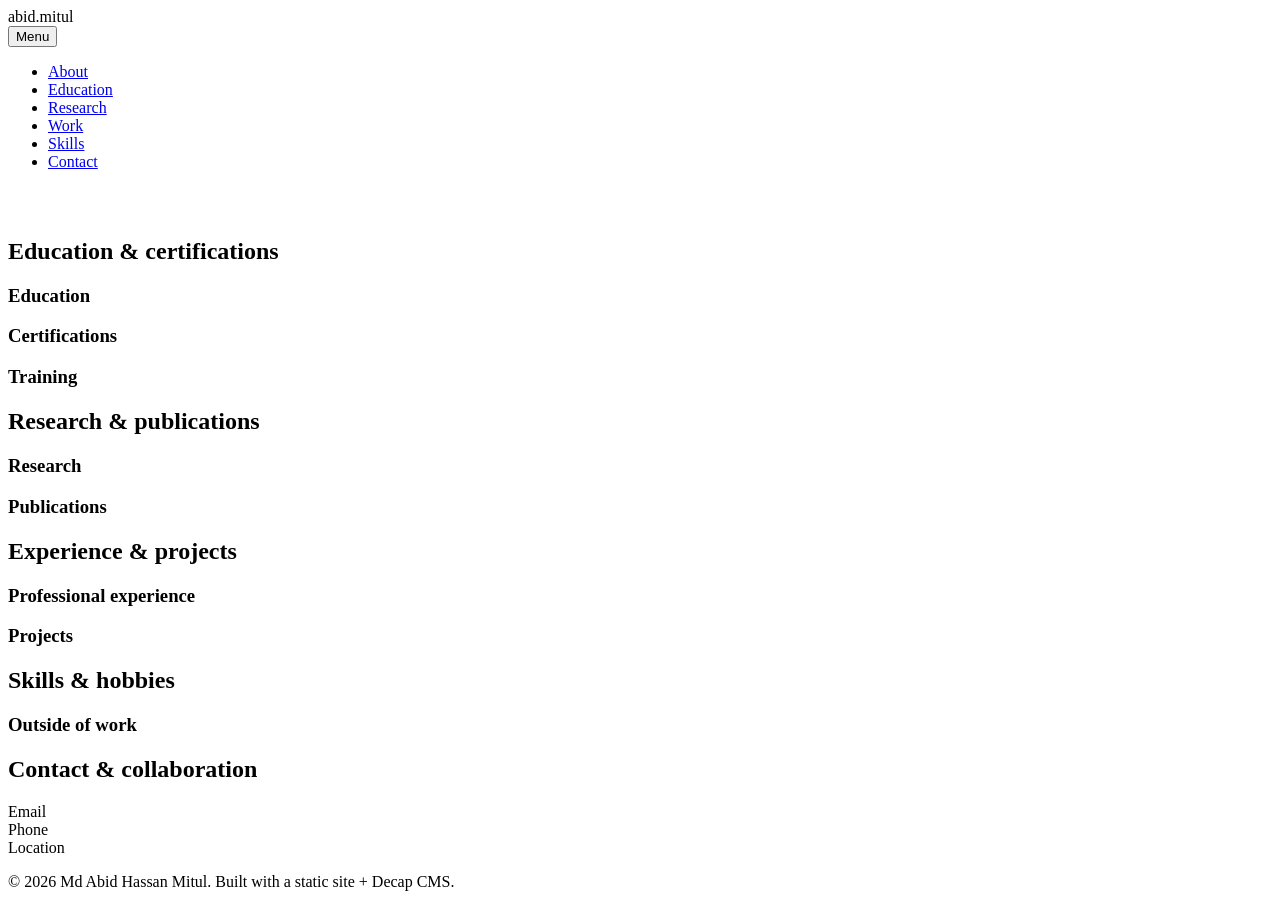
==== index.html @ 125d55c6 "Initial Site" ====
<!doctype html>
<html lang="en">
<head>
<meta charset="utf-8" />
<title>Md Abid Hassan Mitul — Automation Engineer</title>
<meta name="description" content="Portfolio of Md Abid Hassan Mitul — Automation Engineer working across Power Platform, enterprise automation, and applied machine learning." />
<meta name="viewport" content="width=device-width, initial-scale=1" />
<link rel="preconnect" href="https://fonts.googleapis.com">
<link rel="preconnect" href="https://fonts.gstatic.com" crossorigin>
<link href="https://fonts.googleapis.com/css2?family=Archivo:wght@500;600;700&family=IBM+Plex+Sans:wght@400;500;600&display=swap" rel="stylesheet">
<link rel="stylesheet" href="assets/css/style.css" />
</head>
<body>

<nav class="topnav">
  <div class="mark">abid<span>.</span>mitul</div>
  <button class="nav-toggle" id="navToggle" aria-label="Toggle menu">Menu</button>
  <ul id="navList">
    <li><a href="#home-about-section">About</a></li>
    <li><a href="#education-certifications-section">Education</a></li>
    <li><a href="#research-publications-section">Research</a></li>
    <li><a href="#experience-projects-section">Work</a></li>
    <li><a href="#skills-hobbies-section">Skills</a></li>
    <li><a href="#contact-section">Contact</a></li>
  </ul>
</nav>

<div class="wire-track" id="wireTrack" aria-hidden="true">
  <div class="wire-fill"></div>
</div>

<main>

  <!-- ================= 1. HOME & ABOUT ME ================= -->
  <section id="home-about-section" class="hero">
    <span class="node-dot lit" style="top: 96px;" aria-hidden="true"></span>
    <div class="hero-copy">
      <h1 id="about-name">&nbsp;</h1>
      <p class="tagline" id="about-tagline"></p>
      <div class="summary" id="about-summary"></div>
      <div class="hero-links" id="about-social-links">
        <a id="about-resume-link" href="#" style="display:none;">Download résumé</a>
      </div>
    </div>
    <div class="hero-photo-frame">
      <img id="about-photo" src="" alt="Profile photo" onerror="this.parentElement.style.display='none'" />
    </div>
  </section>

  <!-- ================= 2. EDUCATION & CERTIFICATIONS ================= -->
  <section id="education-certifications-section">
    <span class="node-dot" aria-hidden="true"></span>
    <h2 class="section-heading">Education &amp; certifications</h2>

    <div class="subsection">
      <h3 class="group-title">Education</h3>
      <div class="stack" id="education-list"></div>
    </div>

    <div class="subsection">
      <h3 class="group-title">Certifications</h3>
      <div class="panel-grid" id="certifications-list"></div>
    </div>

    <div class="subsection" id="training-subsection">
      <h3 class="group-title">Training</h3>
      <div class="stack" id="training-list"></div>
    </div>
  </section>

  <!-- ================= 3. RESEARCH & PUBLICATIONS ================= -->
  <section id="research-publications-section">
    <span class="node-dot" aria-hidden="true"></span>
    <h2 class="section-heading">Research &amp; publications</h2>

    <div class="subsection">
      <h3 class="group-title">Research</h3>
      <div class="stack" id="research-list"></div>
    </div>

    <div class="subsection">
      <h3 class="group-title">Publications</h3>
      <div class="stack" id="publications-list"></div>
    </div>
  </section>

  <!-- ================= 4. EXPERIENCE & PROJECTS ================= -->
  <section id="experience-projects-section">
    <span class="node-dot" aria-hidden="true"></span>
    <h2 class="section-heading">Experience &amp; projects</h2>

    <div class="subsection">
      <h3 class="group-title">Professional experience</h3>
      <div class="stack" id="experience-list"></div>
    </div>

    <div class="subsection">
      <h3 class="group-title">Projects</h3>
      <div class="panel-grid" id="projects-list"></div>
    </div>
  </section>

  <!-- ================= 5. SKILLS & HOBBIES ================= -->
  <section id="skills-hobbies-section">
    <span class="node-dot" aria-hidden="true"></span>
    <h2 class="section-heading">Skills &amp; hobbies</h2>

    <div class="subsection">
      <div id="skills-list"></div>
    </div>

    <div class="subsection" id="hobbies-subsection">
      <h3 class="group-title">Outside of work</h3>
      <div id="hobbies-list"></div>
    </div>
  </section>

  <!-- ================= 6. CONTACT & COLLABORATION ================= -->
  <section id="contact-section">
    <span class="node-dot" aria-hidden="true"></span>
    <h2 class="section-heading">Contact &amp; collaboration</h2>

    <div class="contact-grid">
      <div class="contact-block">
        <div class="field">
          <div class="field-label">Email</div>
          <a class="field-value" id="contact-email"></a>
        </div>
        <div class="field">
          <div class="field-label">Phone</div>
          <div class="field-value" id="contact-phone"></div>
        </div>
        <div class="field">
          <div class="field-label">Location</div>
          <div class="field-value" id="contact-location"></div>
        </div>
      </div>
      <div class="contact-block">
        <p id="contact-availability"></p>
        <div id="contact-collaboration-note"></div>
        <div id="contact-links"></div>
      </div>
    </div>
  </section>

</main>

<footer>
  <p>&copy; <span id="year"></span> Md Abid Hassan Mitul. Built with a static site + Decap CMS.</p>
</footer>

<script>
  document.getElementById('year').textContent = new Date().getFullYear();
  document.getElementById('navToggle').addEventListener('click', () => {
    document.getElementById('navList').classList.toggle('open');
  });
  // position node dots relative to their section tops
  window.addEventListener('load', () => {
    document.querySelectorAll('section').forEach(sec => {
      const dot = sec.querySelector('.node-dot');
      if (dot && !dot.style.top) {
        dot.style.top = (sec.offsetTop - (document.querySelector('main').offsetTop || 0) + 68) + 'px';
      }
    });
  });
</script>
<script src="assets/js/content-loader.js"></script>
</body>
</html>
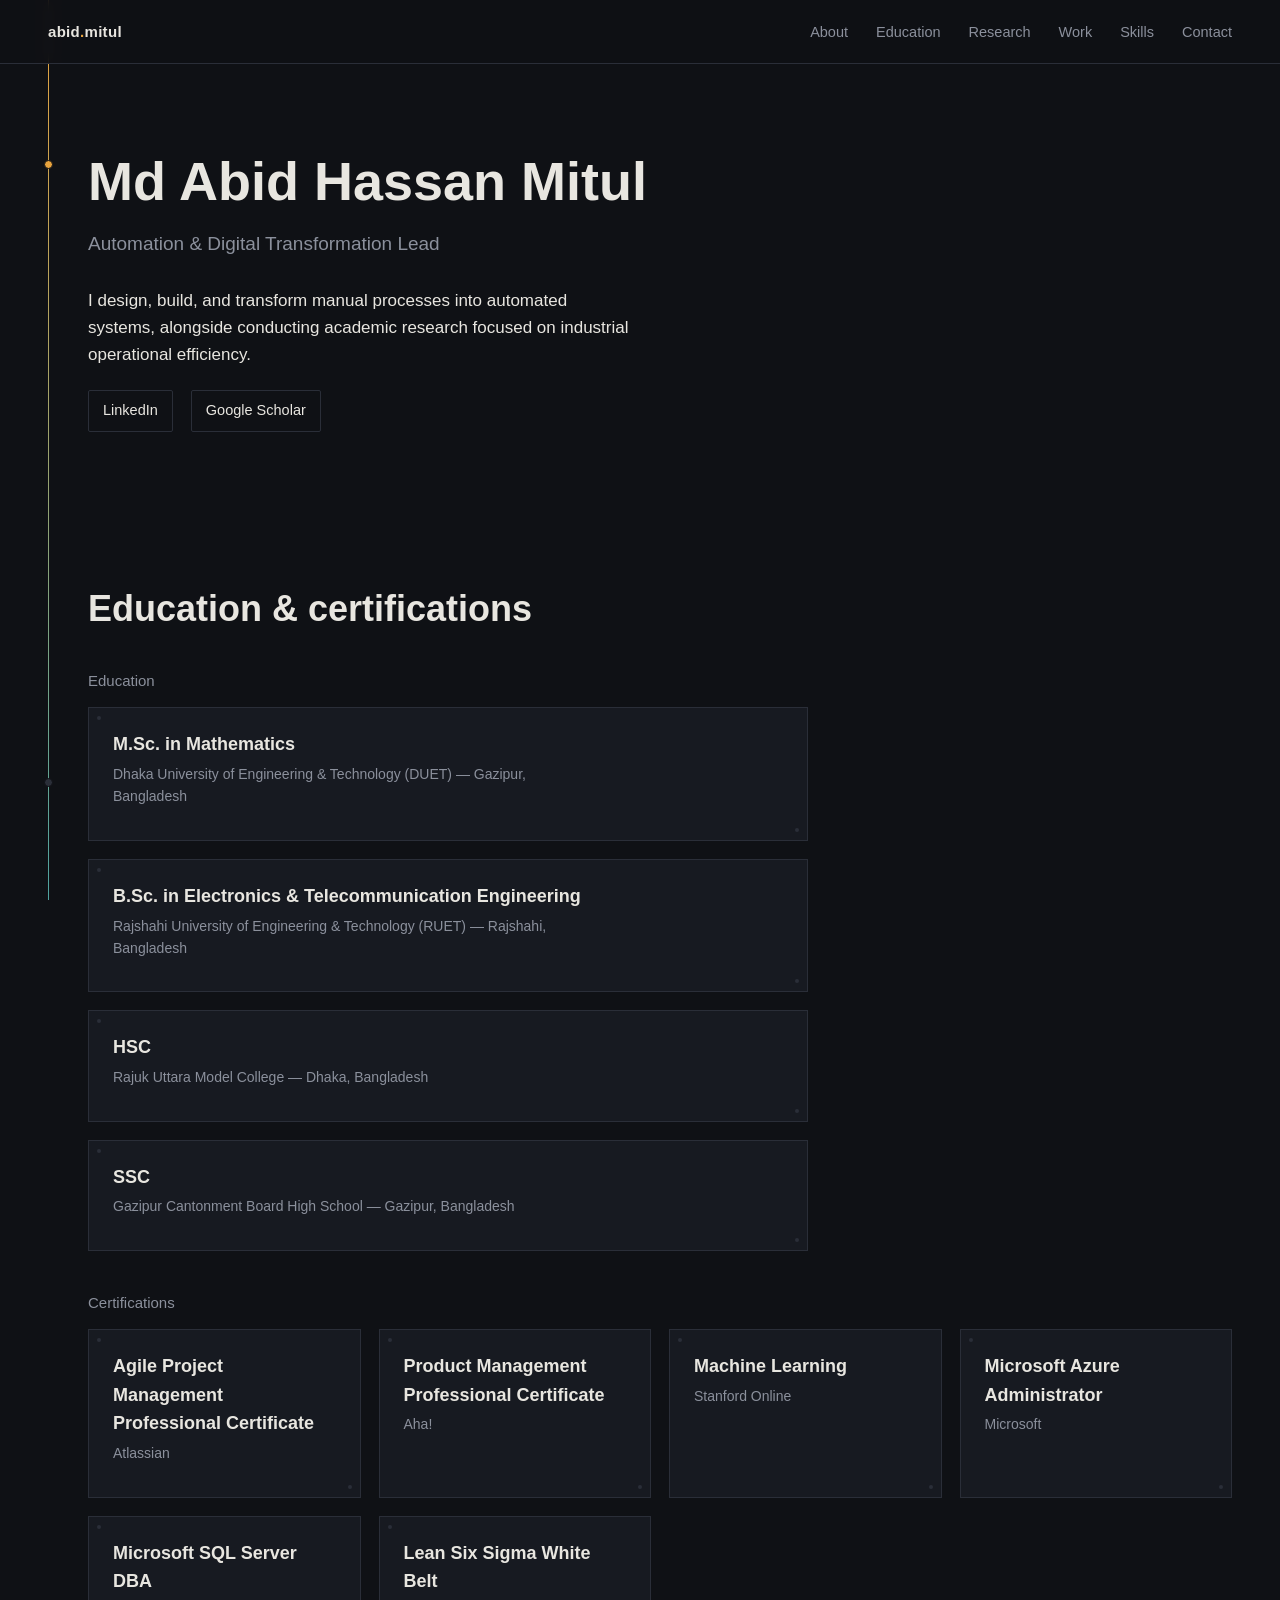
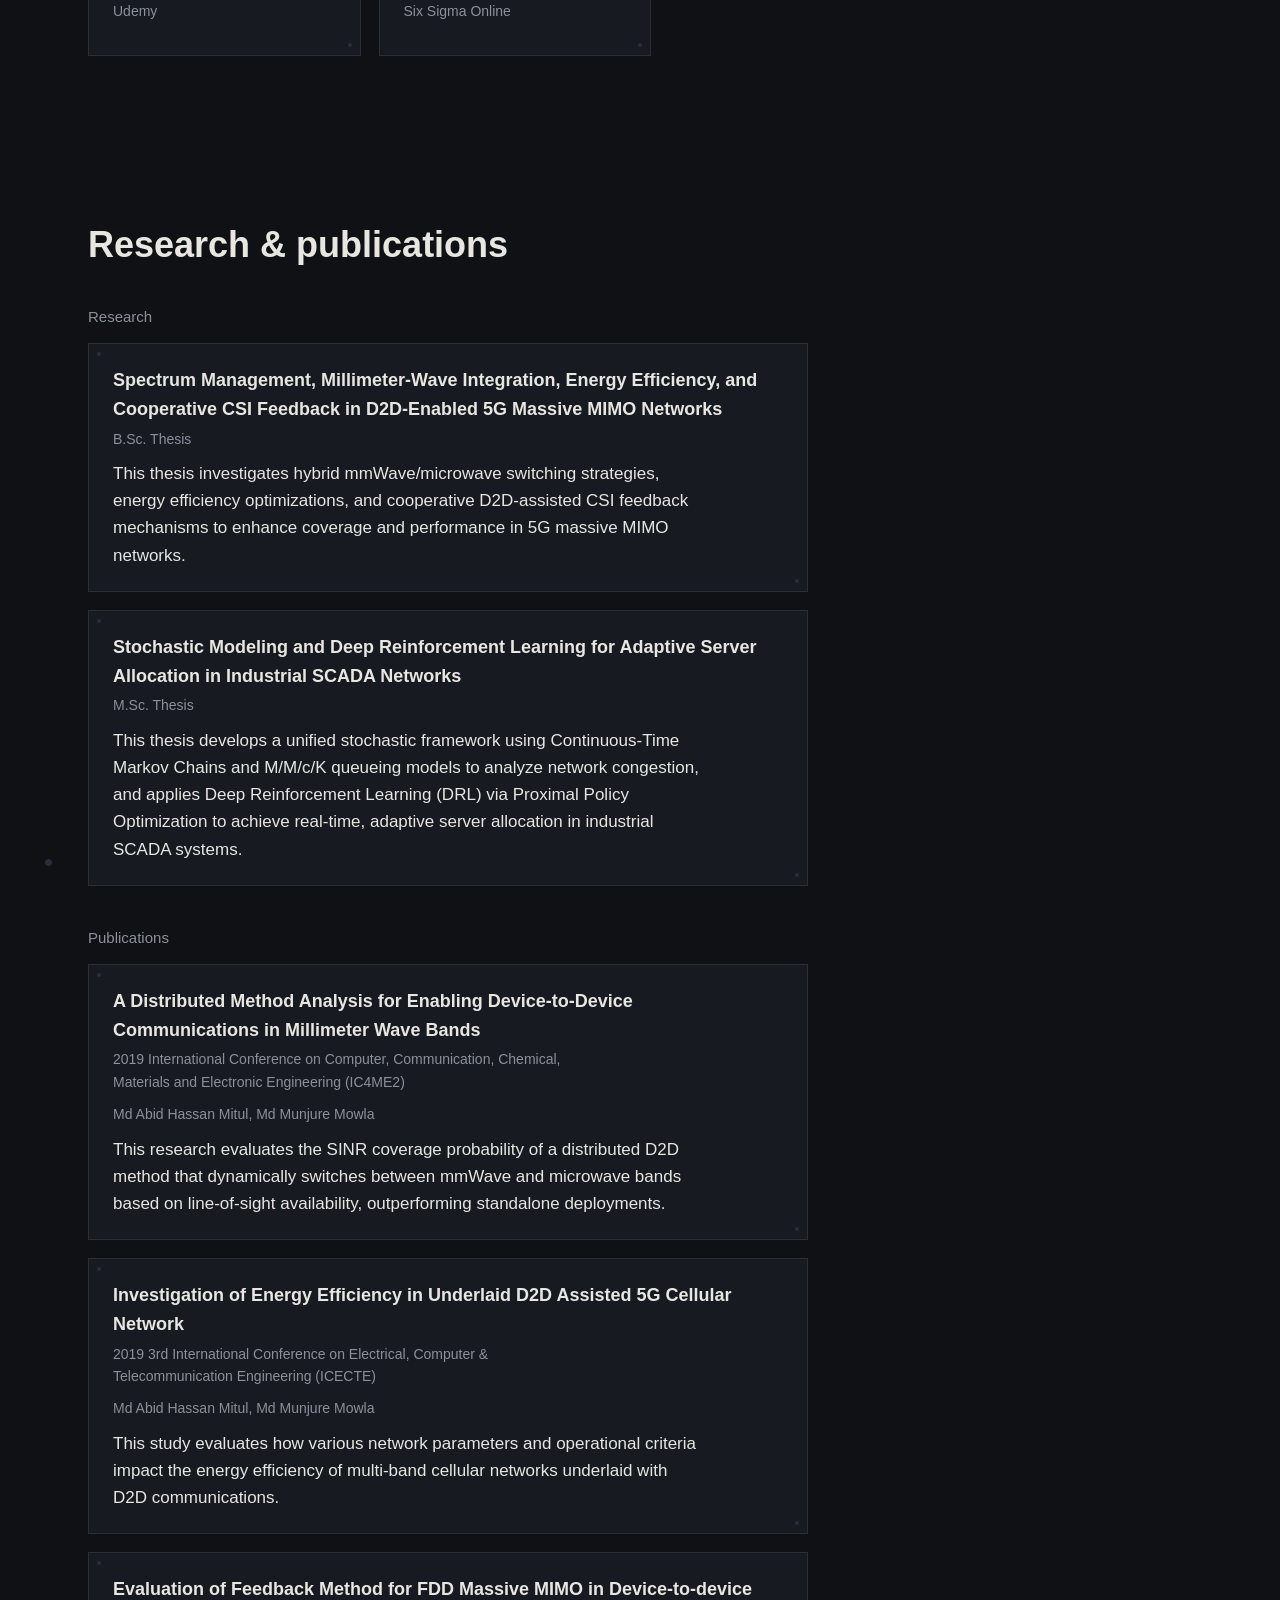
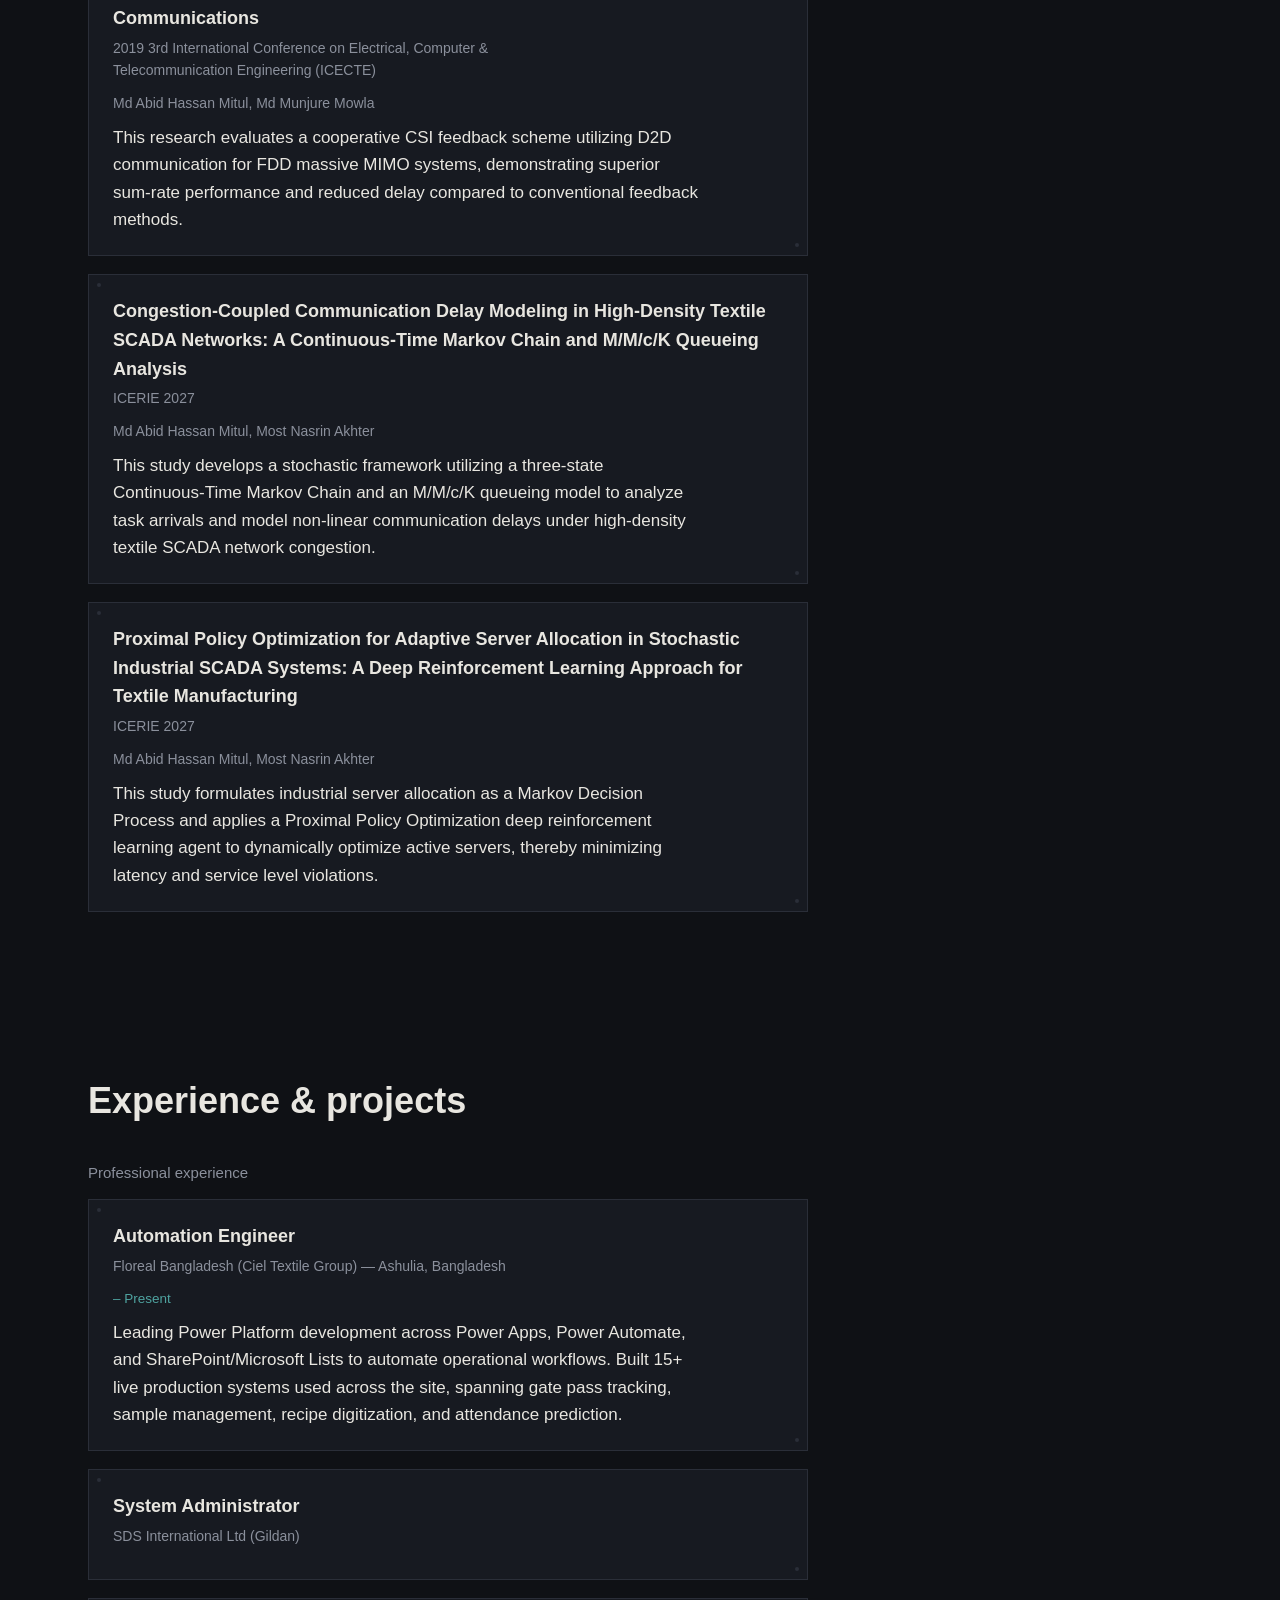
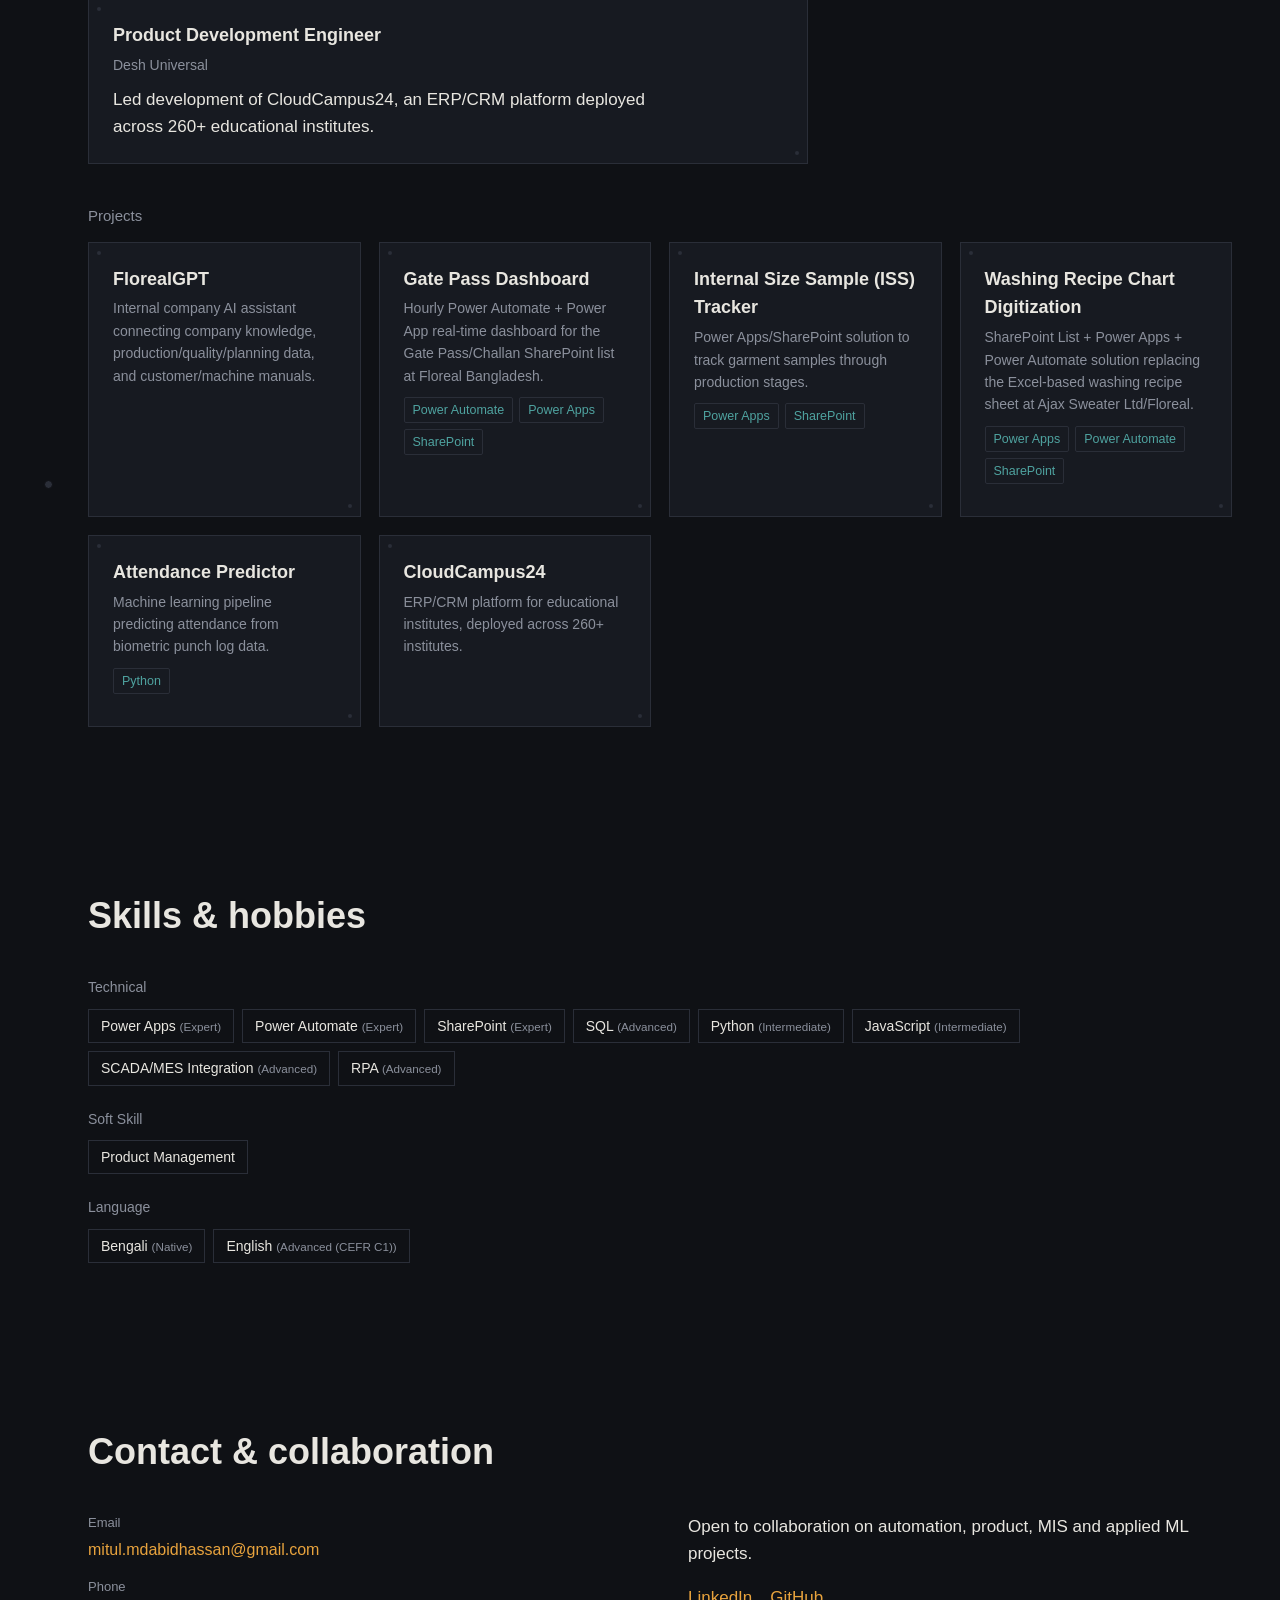
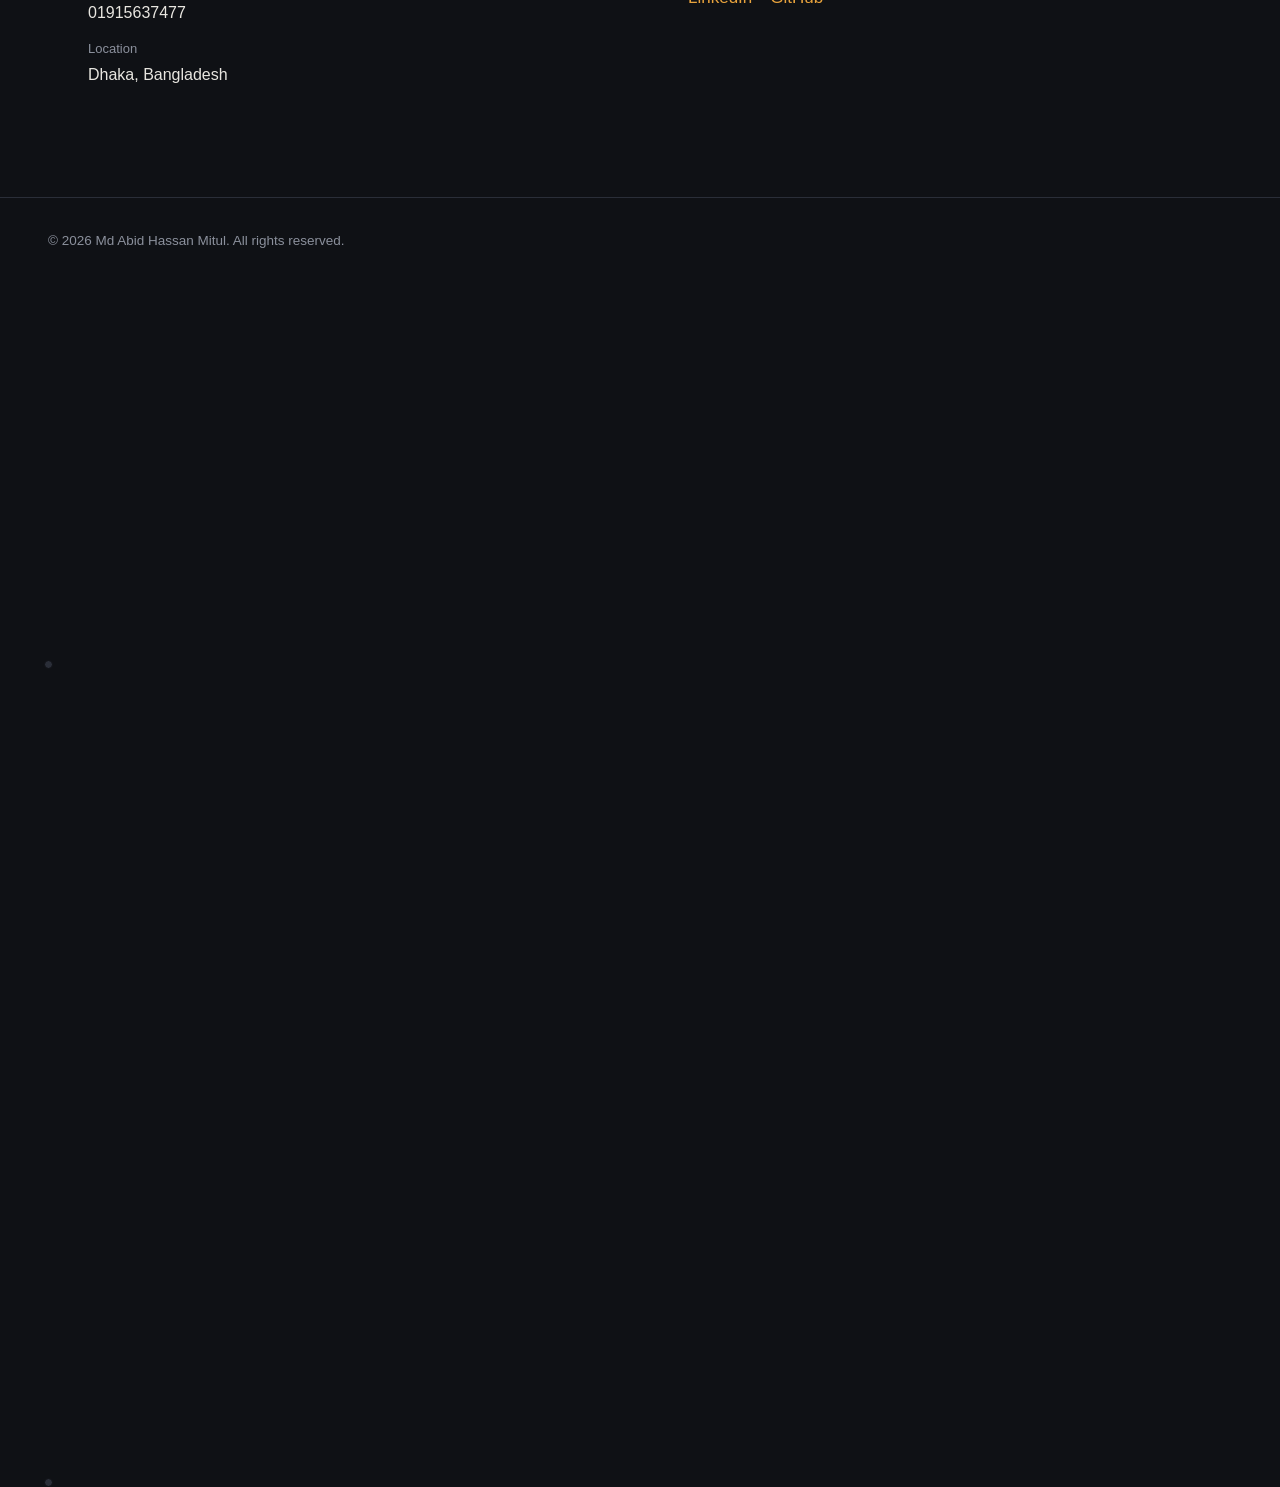
==== commit a6afad29: "Update index.html" ====
--- a/index.html
+++ b/index.html
@@ -146,7 +146,7 @@
 </main>
 
 <footer>
-  <p>&copy; <span id="year"></span> Md Abid Hassan Mitul. Built with a static site + Decap CMS.</p>
+  <p>&copy; <span id="year"></span> Md Abid Hassan Mitul. All rights reserved. </p>
 </footer>
 
 <script>
--- a/assets/css/style.css
+++ b/assets/css/style.css
@@ -0,0 +1,407 @@
+/* =========================================================
+   DESIGN TOKENS
+========================================================= */
+:root {
+  --bg: #0F1115;
+  --panel: #171A21;
+  --border: #2A2E38;
+  --text: #E8E6E0;
+  --text-muted: #8B909C;
+  --accent: #E8A33D;
+  --accent-teal: #4FA3A0;
+
+  --font-display: 'Archivo', sans-serif;
+  --font-body: 'IBM Plex Sans', sans-serif;
+
+  --spine-x: 48px;
+  --content-max: 720px;
+  --section-gap: 96px;
+}
+
+@media (max-width: 640px) {
+  :root {
+    --spine-x: 22px;
+    --section-gap: 64px;
+  }
+}
+
+* { box-sizing: border-box; }
+
+html { scroll-behavior: smooth; }
+
+body {
+  margin: 0;
+  background: var(--bg);
+  color: var(--text);
+  font-family: var(--font-body);
+  font-size: 17px;
+  line-height: 1.6;
+  -webkit-font-smoothing: antialiased;
+}
+
+@media (prefers-reduced-motion: reduce) {
+  html { scroll-behavior: auto; }
+  * { animation: none !important; transition: none !important; }
+}
+
+a {
+  color: var(--accent);
+  text-decoration: none;
+}
+a:hover { color: var(--accent-teal); }
+a:focus-visible, button:focus-visible {
+  outline: 2px solid var(--accent-teal);
+  outline-offset: 2px;
+}
+
+h1, h2, h3, h4 {
+  font-family: var(--font-display);
+  font-weight: 600;
+  margin: 0;
+  color: var(--text);
+}
+
+p { margin: 0 0 1em 0; max-width: 62ch; }
+
+/* =========================================================
+   NAV
+========================================================= */
+.topnav {
+  position: sticky;
+  top: 0;
+  z-index: 50;
+  display: flex;
+  align-items: center;
+  justify-content: space-between;
+  padding: 18px var(--spine-x);
+  background: rgba(15, 17, 21, 0.88);
+  backdrop-filter: blur(6px);
+  border-bottom: 1px solid var(--border);
+}
+
+.topnav .mark {
+  font-family: var(--font-display);
+  font-weight: 700;
+  font-size: 15px;
+  letter-spacing: 0.02em;
+}
+
+.topnav .mark span { color: var(--accent); }
+
+.topnav ul {
+  list-style: none;
+  display: flex;
+  gap: 28px;
+  margin: 0;
+  padding: 0;
+}
+
+.topnav a {
+  color: var(--text-muted);
+  font-size: 14.5px;
+}
+.topnav a:hover { color: var(--text); }
+
+.nav-toggle {
+  display: none;
+  background: none;
+  border: 1px solid var(--border);
+  color: var(--text);
+  padding: 6px 10px;
+  border-radius: 3px;
+}
+
+@media (max-width: 760px) {
+  .topnav ul {
+    position: fixed;
+    top: 58px; left: 0; right: 0;
+    flex-direction: column;
+    background: var(--panel);
+    border-bottom: 1px solid var(--border);
+    padding: 12px var(--spine-x) 20px;
+    gap: 14px;
+    display: none;
+  }
+  .topnav ul.open { display: flex; }
+  .nav-toggle { display: inline-block; }
+}
+
+/* =========================================================
+   SPINE / WIRE MOTIF
+========================================================= */
+.wire-track {
+  position: absolute;
+  left: var(--spine-x);
+  top: 0;
+  bottom: 0;
+  width: 1px;
+  z-index: 0;
+}
+.wire-track::before {
+  content: "";
+  position: absolute;
+  left: 0; top: 0;
+  width: 1px; height: 100%;
+  background: var(--border);
+}
+.wire-track .wire-fill {
+  position: absolute;
+  left: 0; top: 0;
+  width: 1px; height: 0%;
+  background: linear-gradient(var(--accent), var(--accent-teal));
+  animation: draw-wire 1.8s ease-out forwards;
+}
+@keyframes draw-wire {
+  to { height: 100%; }
+}
+@media (prefers-reduced-motion: reduce) {
+  .wire-track .wire-fill { height: 100%; animation: none; }
+}
+
+.node-dot {
+  position: absolute;
+  left: calc(var(--spine-x) - 4px);
+  width: 9px; height: 9px;
+  border-radius: 50%;
+  background: var(--border);
+  border: 1px solid var(--bg);
+}
+.node-dot.lit { background: var(--accent); }
+
+/* =========================================================
+   LAYOUT SHELL
+========================================================= */
+main { position: relative; }
+
+section {
+  position: relative;
+  padding: 64px var(--spine-x) 0 calc(var(--spine-x) + 40px);
+  margin-bottom: var(--section-gap);
+}
+
+.section-label {
+  font-family: var(--font-display);
+  font-size: 14px;
+  color: var(--accent);
+  margin-bottom: 8px;
+}
+
+.section-heading {
+  font-size: clamp(26px, 3.4vw, 36px);
+  margin-bottom: 32px;
+  max-width: var(--content-max);
+}
+
+/* =========================================================
+   HERO
+========================================================= */
+.hero {
+  padding-top: 88px;
+  padding-bottom: 20px;
+  margin-bottom: 64px;
+  display: flex;
+  flex-wrap: wrap;
+  gap: 48px;
+  align-items: flex-start;
+  justify-content: space-between;
+}
+
+.hero-copy { flex: 1 1 420px; max-width: 640px; }
+
+.hero-copy h1 {
+  font-size: clamp(34px, 5.5vw, 54px);
+  line-height: 1.08;
+  margin-bottom: 18px;
+}
+
+.hero-copy .tagline {
+  font-size: 19px;
+  color: var(--text-muted);
+  max-width: 46ch;
+  margin-bottom: 28px;
+}
+
+.hero-copy .summary {
+  color: var(--text);
+  max-width: 58ch;
+}
+
+.hero-links {
+  display: flex;
+  gap: 18px;
+  margin-top: 22px;
+  flex-wrap: wrap;
+}
+.hero-links a {
+  font-size: 14.5px;
+  border: 1px solid var(--border);
+  padding: 8px 14px;
+  border-radius: 2px;
+  color: var(--text);
+}
+.hero-links a:hover {
+  border-color: var(--accent-teal);
+  color: var(--accent-teal);
+}
+
+.hero-photo-frame {
+  flex: 0 0 auto;
+  width: 168px;
+  height: 168px;
+  border: 1px solid var(--border);
+  padding: 6px;
+  position: relative;
+}
+.hero-photo-frame img {
+  width: 100%; height: 100%;
+  object-fit: cover;
+  display: block;
+  filter: grayscale(0.4);
+}
+.hero-photo-frame::before,
+.hero-photo-frame::after {
+  content: "";
+  position: absolute;
+  width: 5px; height: 5px;
+  background: var(--border);
+  border-radius: 50%;
+}
+.hero-photo-frame::before { top: 4px; left: 4px; }
+.hero-photo-frame::after { bottom: 4px; right: 4px; }
+
+@media (max-width: 640px) {
+  .hero { padding-top: 60px; }
+  .hero-photo-frame { display: none; }
+}
+
+/* =========================================================
+   PANELS (replace default "cards")
+========================================================= */
+.panel {
+  position: relative;
+  background: var(--panel);
+  border: 1px solid var(--border);
+  padding: 22px 24px;
+}
+.panel::before, .panel::after {
+  content: "";
+  position: absolute;
+  width: 4px; height: 4px;
+  background: var(--border);
+  border-radius: 50%;
+}
+.panel::before { top: 8px; left: 8px; }
+.panel::after { bottom: 8px; right: 8px; }
+
+.panel h3, .panel h4 {
+  font-size: 18px;
+  margin-bottom: 4px;
+}
+
+.panel .meta {
+  color: var(--text-muted);
+  font-size: 14px;
+  margin: 2px 0 10px 0;
+}
+.panel .dates {
+  color: var(--accent-teal);
+  font-size: 13.5px;
+  margin: 0 0 10px 0;
+}
+.panel .desc { margin-top: 8px; color: var(--text); }
+.panel .desc p:last-child { margin-bottom: 0; }
+
+.panel-grid {
+  display: grid;
+  grid-template-columns: repeat(auto-fill, minmax(260px, 1fr));
+  gap: 18px;
+}
+
+.stack { display: flex; flex-direction: column; gap: 18px; max-width: var(--content-max); }
+
+/* =========================================================
+   EDUCATION / CERT / TRAINING
+========================================================= */
+.subsection { margin-bottom: 40px; }
+.subsection:last-child { margin-bottom: 0; }
+.subsection h3.group-title {
+  font-size: 15px;
+  color: var(--text-muted);
+  font-weight: 500;
+  margin-bottom: 14px;
+}
+
+.cert-item { display: flex; gap: 14px; align-items: flex-start; }
+.cert-badge { width: 44px; height: 44px; object-fit: contain; flex-shrink: 0; }
+
+/* =========================================================
+   PROJECTS
+========================================================= */
+.project-item .tech-stack {
+  display: flex; flex-wrap: wrap; gap: 6px;
+  margin: 10px 0;
+}
+.project-item .tag {
+  font-size: 12.5px;
+  color: var(--accent-teal);
+  border: 1px solid var(--border);
+  padding: 2px 8px;
+  border-radius: 2px;
+}
+.project-image {
+  width: 100%; max-height: 160px; object-fit: cover;
+  margin-bottom: 12px;
+  border: 1px solid var(--border);
+}
+.project-links { display: flex; gap: 16px; margin-top: 10px; }
+
+/* =========================================================
+   SKILLS
+========================================================= */
+.skill-group { margin-bottom: 22px; }
+.skill-group h4 {
+  font-size: 14px; color: var(--text-muted); font-weight: 500; margin-bottom: 10px;
+}
+.skill-tags { display: flex; flex-wrap: wrap; gap: 8px; }
+.skill-tag {
+  font-size: 14px;
+  border: 1px solid var(--border);
+  padding: 5px 12px;
+  color: var(--text);
+}
+.skill-tag small { color: var(--text-muted); }
+
+.hobby-item { margin-bottom: 14px; }
+.hobby-item h4 { font-size: 15px; margin-bottom: 2px; }
+.hobby-item p { color: var(--text-muted); font-size: 14.5px; margin-bottom: 0; }
+
+/* =========================================================
+   CONTACT
+========================================================= */
+.contact-grid {
+  display: flex; flex-wrap: wrap; gap: 56px;
+}
+.contact-block { flex: 1 1 260px; }
+.contact-block .field { margin-bottom: 14px; }
+.contact-block .field-label {
+  font-size: 13px; color: var(--text-muted); margin-bottom: 2px;
+}
+.contact-block .field-value { font-size: 16px; }
+#contact-links { display: flex; gap: 18px; margin-top: 6px; }
+
+/* =========================================================
+   FOOTER
+========================================================= */
+footer {
+  padding: 32px var(--spine-x) 48px;
+  color: var(--text-muted);
+  font-size: 13.5px;
+  border-top: 1px solid var(--border);
+}
+
+/* Empty-state note (shown when a JSON list is empty) */
+.empty-note {
+  color: var(--text-muted);
+  font-size: 14.5px;
+  font-style: italic;
+}
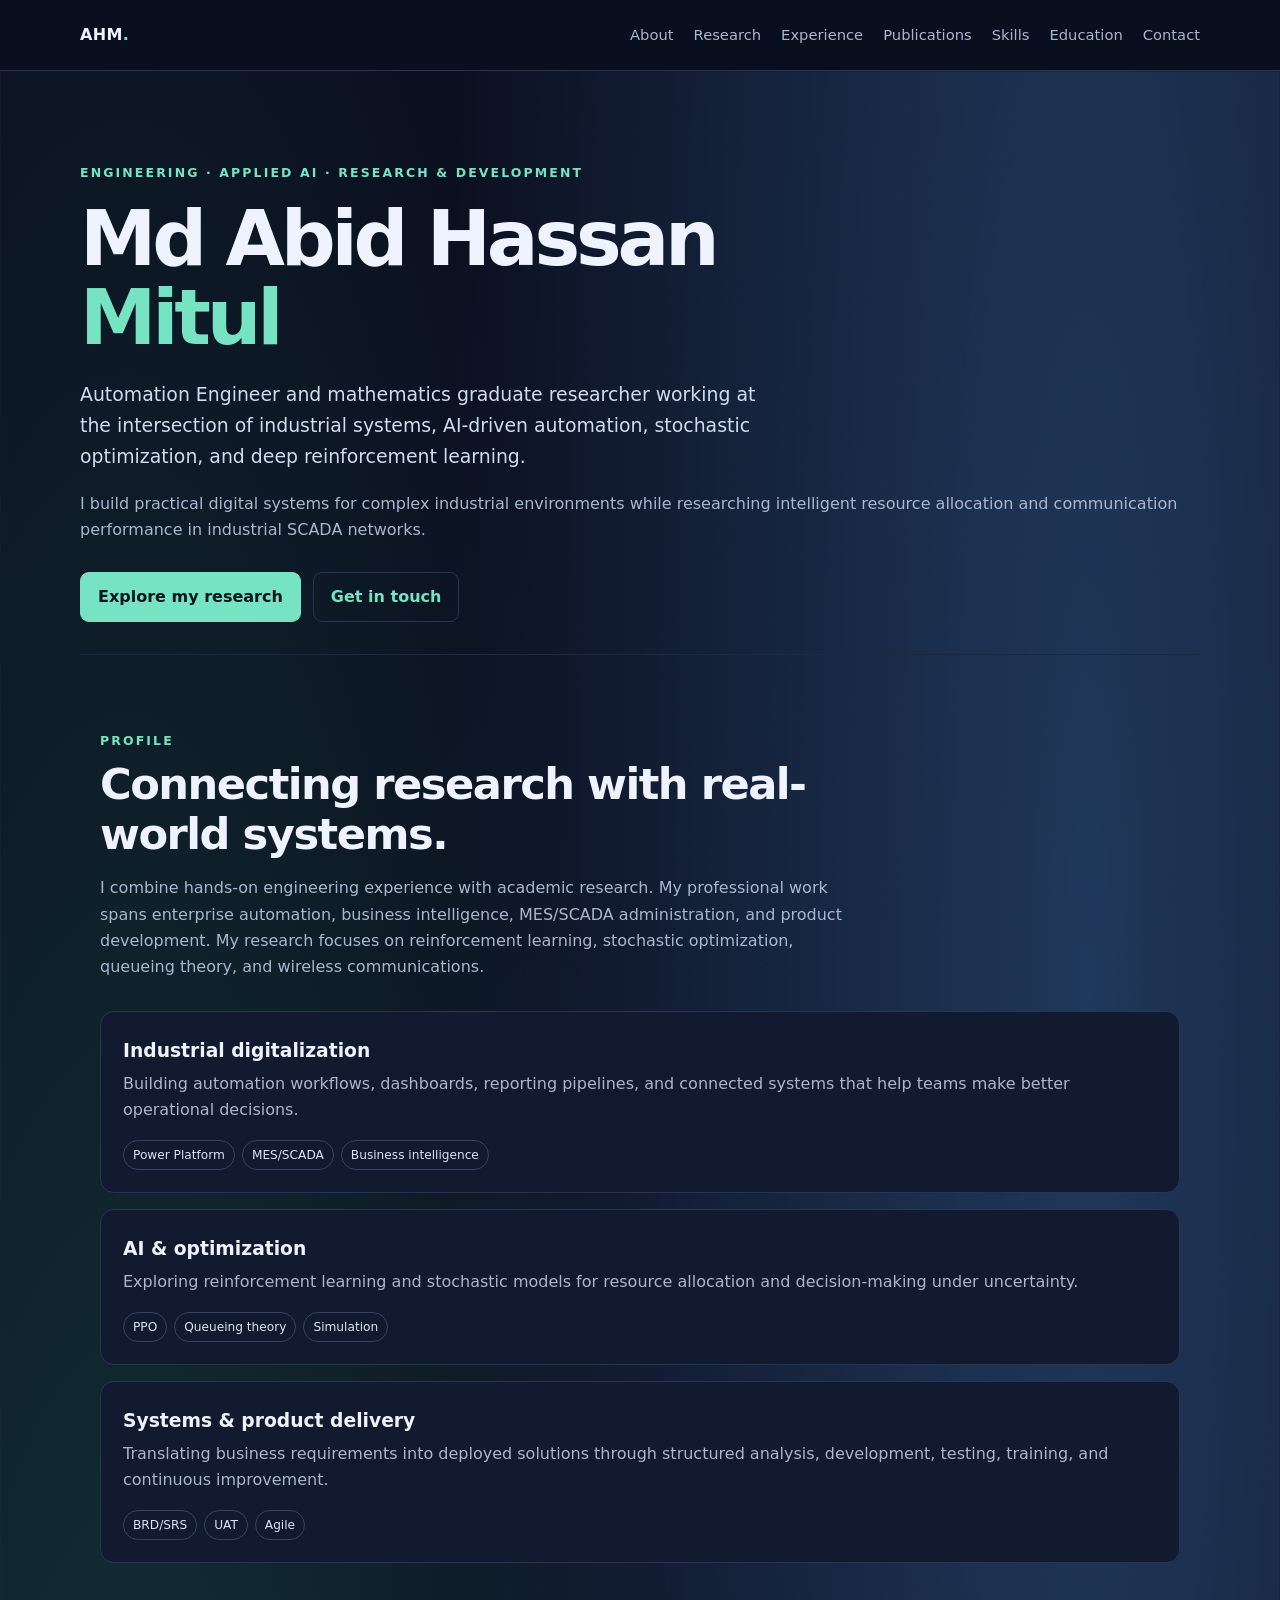
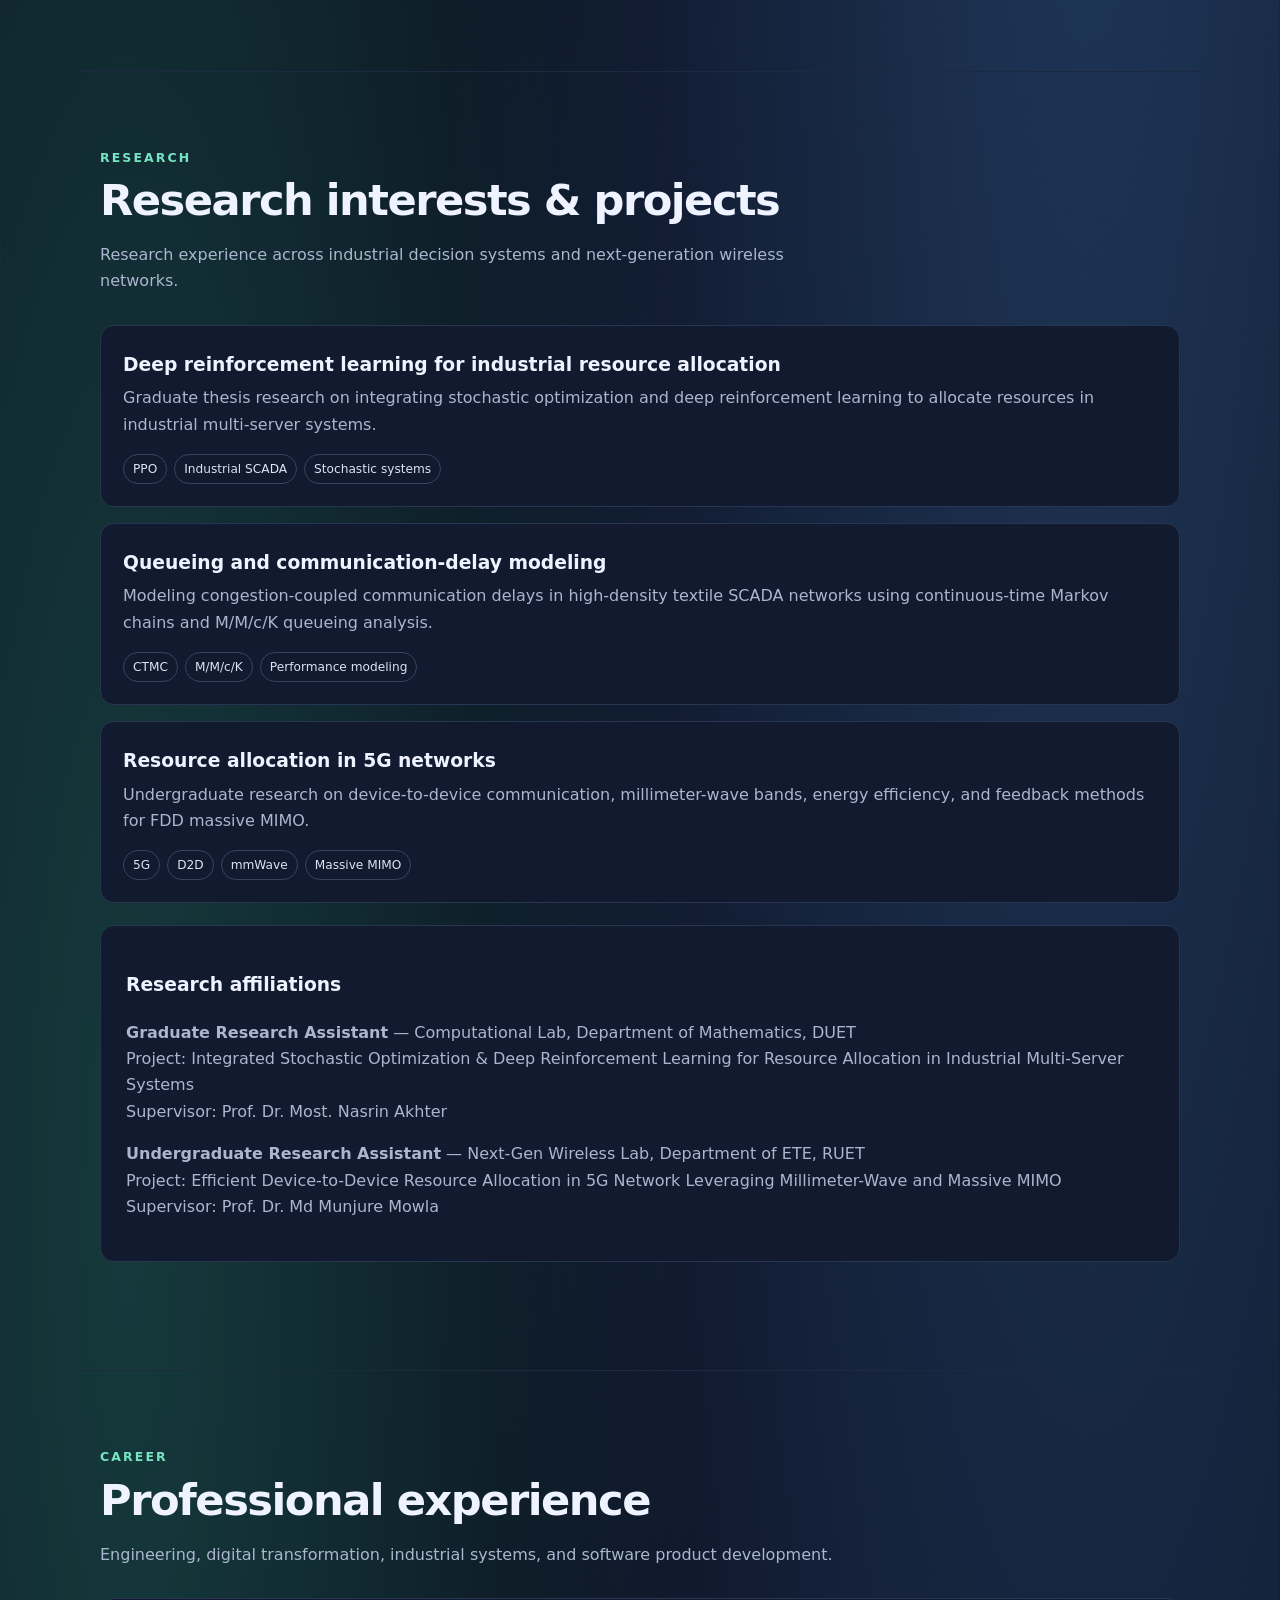
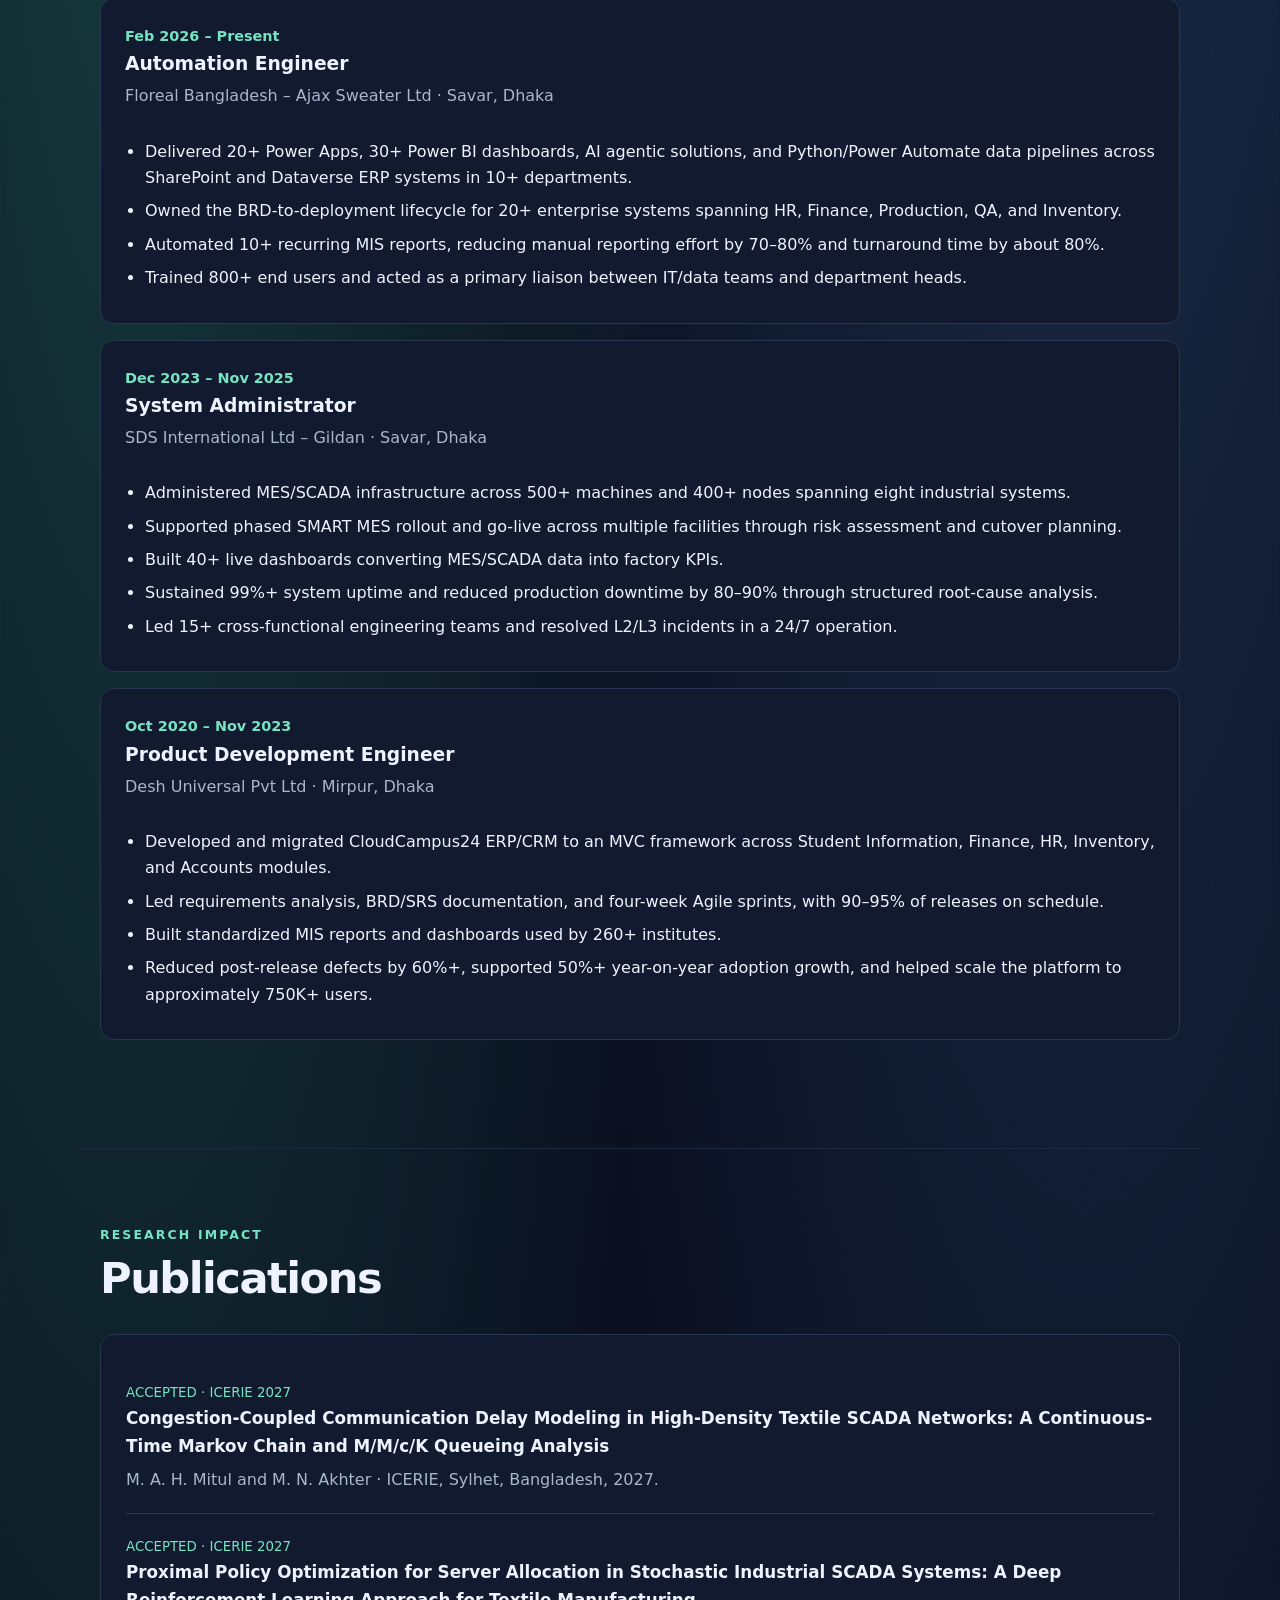
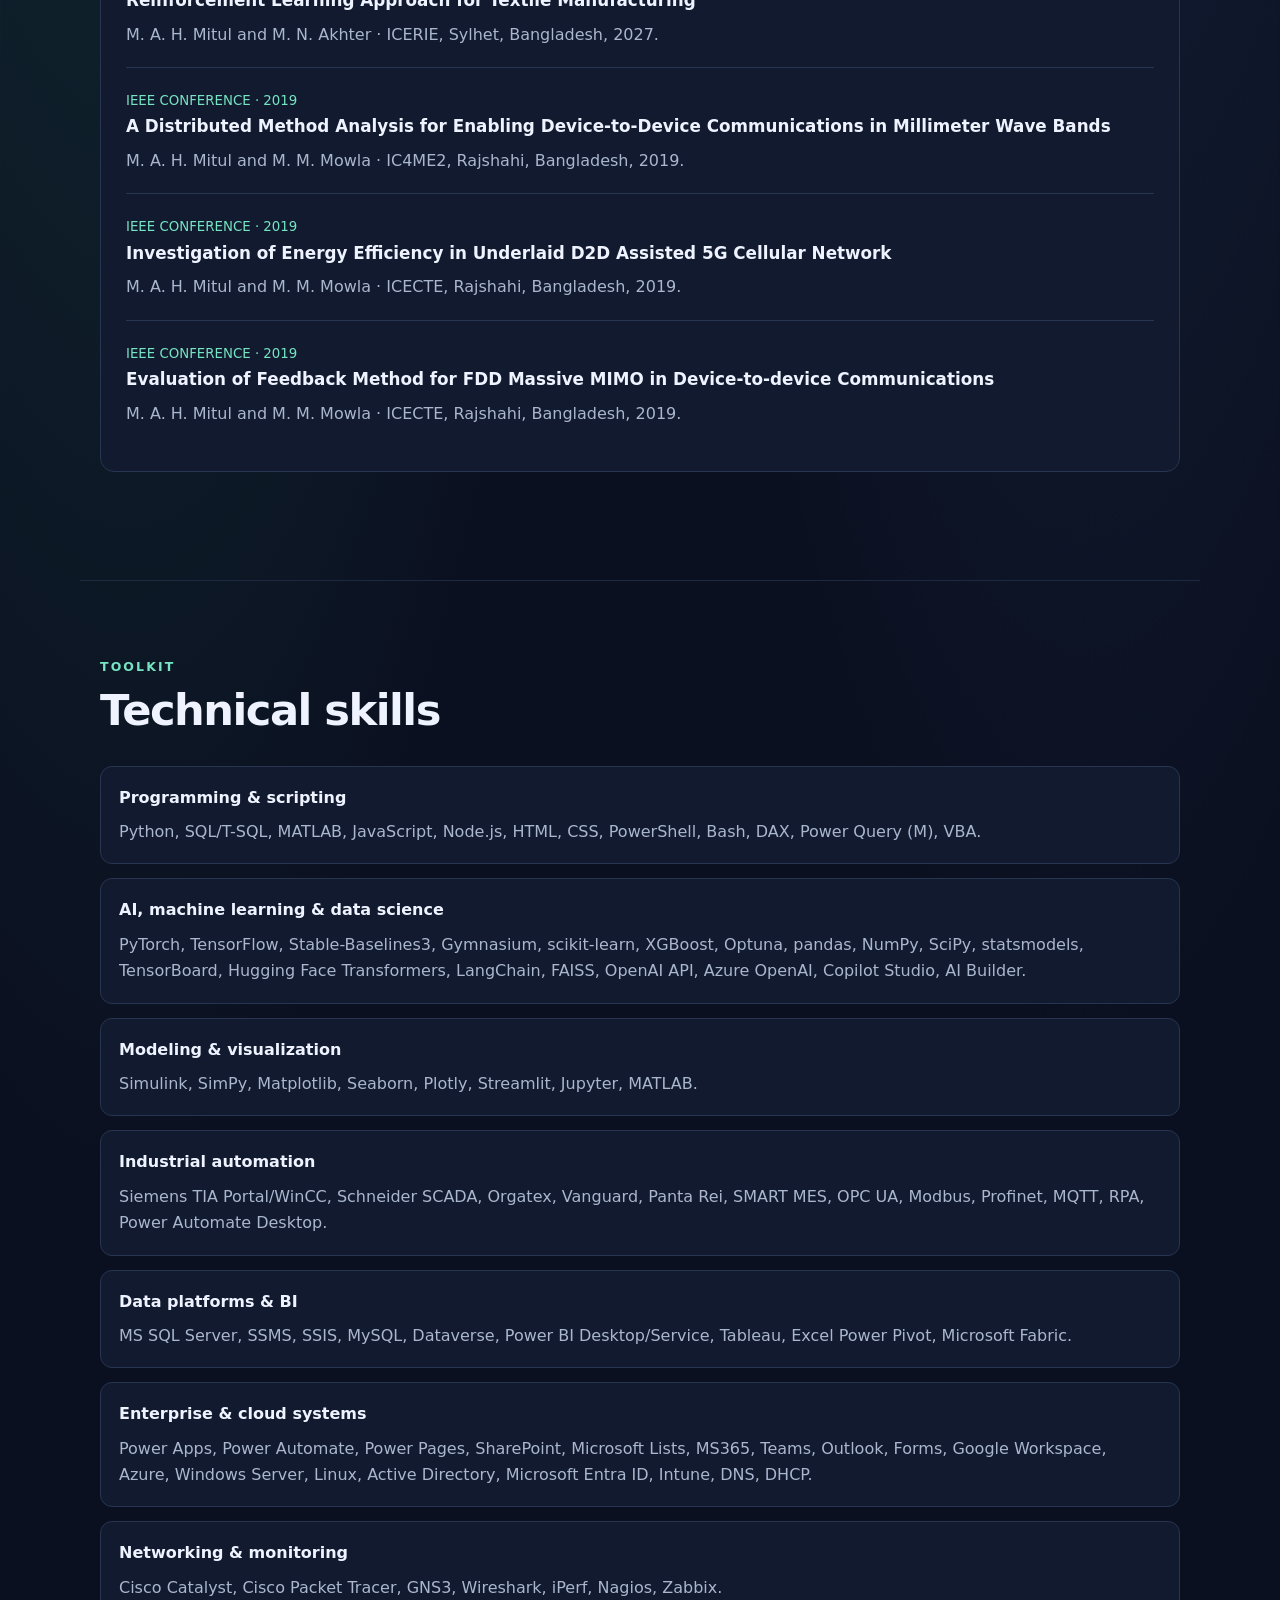
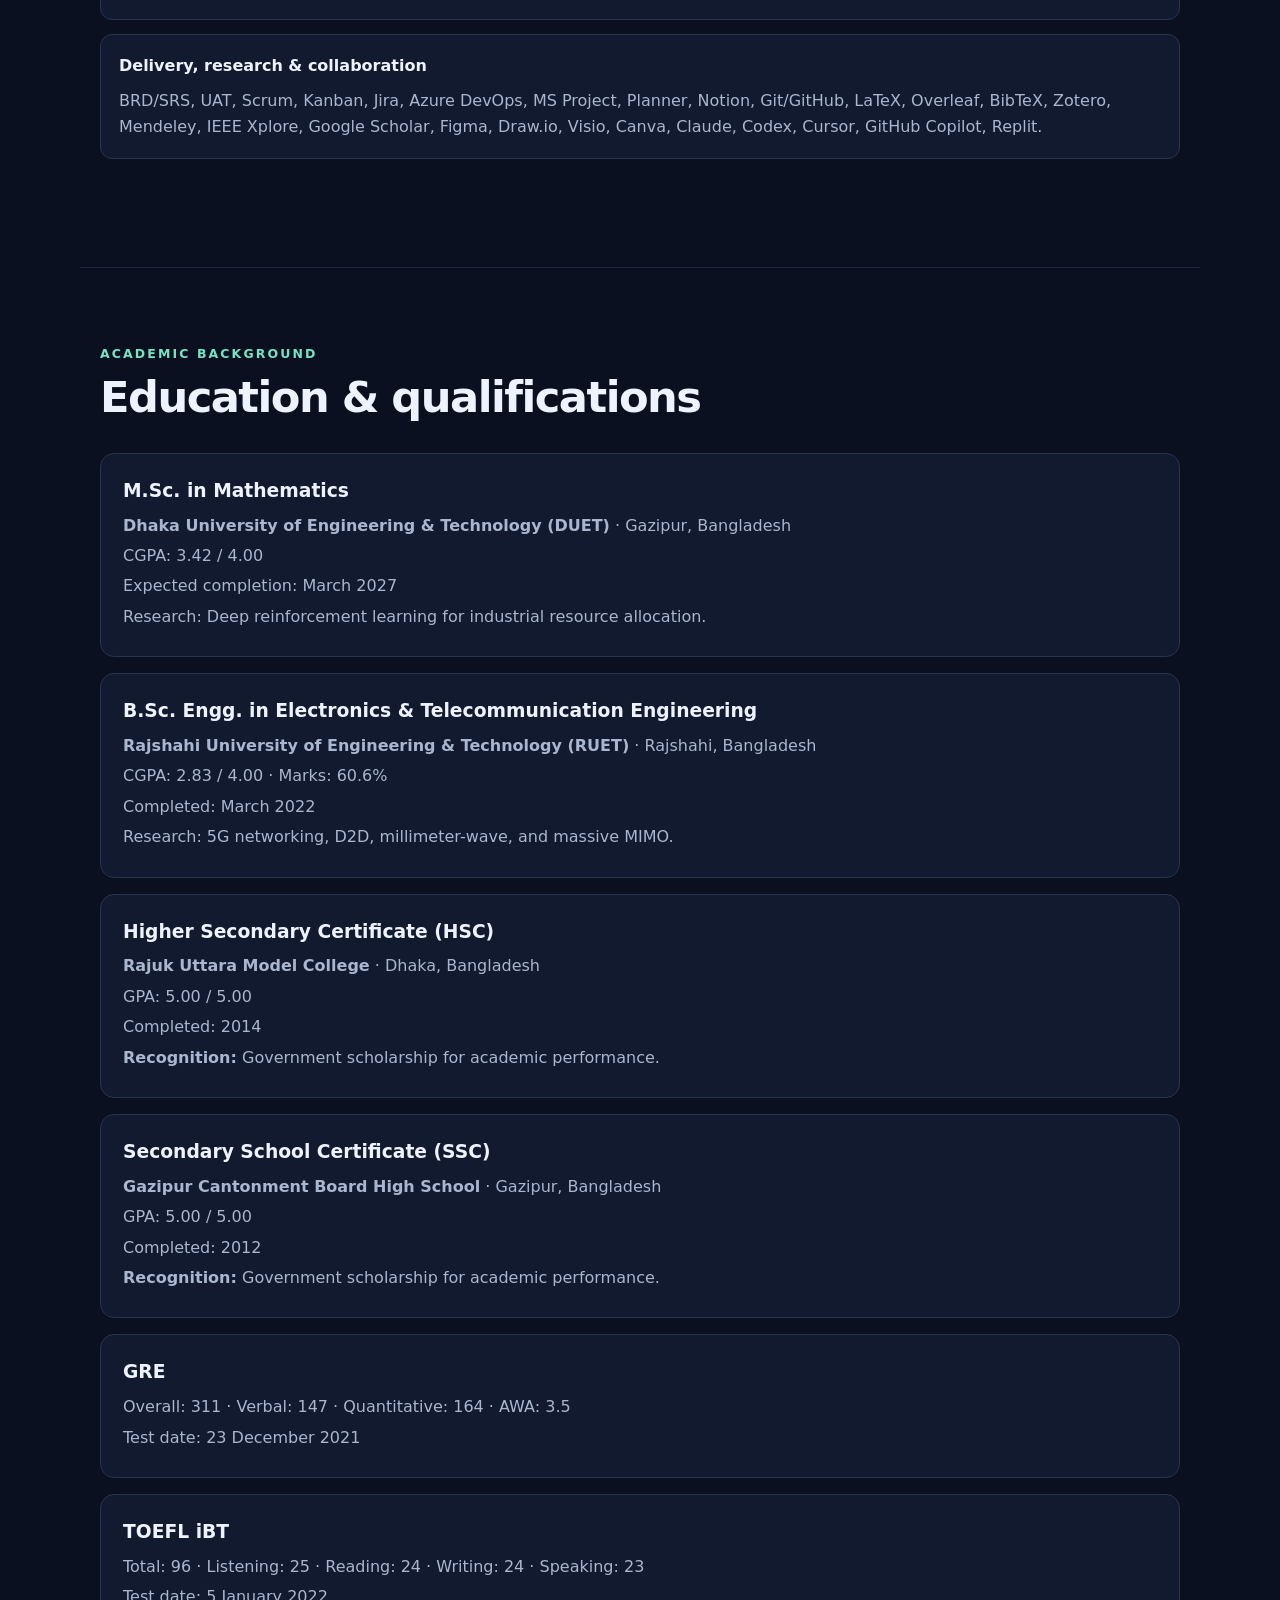
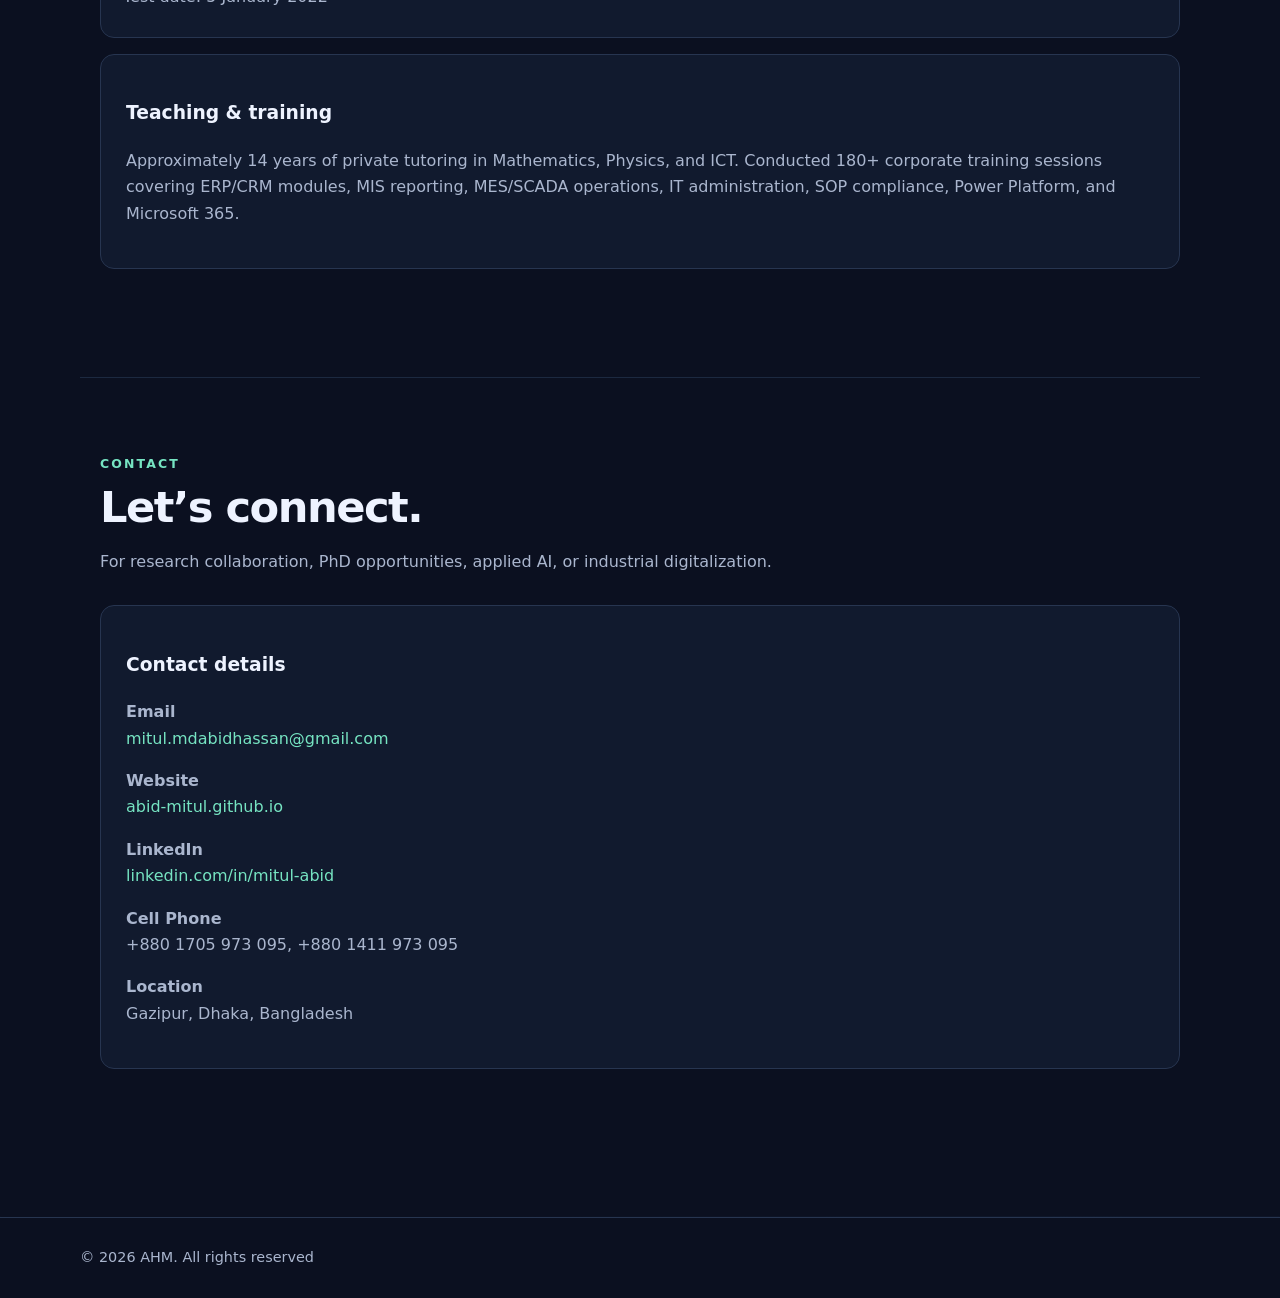
==== commit 96886351: "Update index.html" ====
--- a/index.html
+++ b/index.html
@@ -1,169 +1,88 @@
-<!doctype html>
+<!DOCTYPE html>
 <html lang="en">
 <head>
-<meta charset="utf-8" />
-<title>Md Abid Hassan Mitul — Automation Engineer</title>
-<meta name="description" content="Portfolio of Md Abid Hassan Mitul — Automation Engineer working across Power Platform, enterprise automation, and applied machine learning." />
-<meta name="viewport" content="width=device-width, initial-scale=1" />
-<link rel="preconnect" href="https://fonts.googleapis.com">
-<link rel="preconnect" href="https://fonts.gstatic.com" crossorigin>
-<link href="https://fonts.googleapis.com/css2?family=Archivo:wght@500;600;700&family=IBM+Plex+Sans:wght@400;500;600&display=swap" rel="stylesheet">
-<link rel="stylesheet" href="assets/css/style.css" />
+<meta charset="UTF-8">
+<meta name="viewport" content="width=device-width, initial-scale=1.0">
+<meta name="description" content="Portfolio of Abid Hassan Mitul — automation engineering, applied AI, industrial systems, and research in reinforcement learning and stochastic optimization.">
+<title>Abid Hassan Mitul | Engineering & Research Portfolio</title>
+<style>
+:root{--bg:#0b1020;--panel:#111a2e;--panel2:#151f35;--text:#eef3ff;--muted:#aab6ce;--line:#273550;--accent:#76e4c2;--accent2:#8db5ff;--max:1120px}
+*{box-sizing:border-box}html{scroll-behavior:smooth;scroll-padding-top:88px}body{margin:0;background:var(--bg);color:var(--text);font:16px/1.65 Inter,ui-sans-serif,system-ui,-apple-system,BlinkMacSystemFont,"Segoe UI",sans-serif}a{color:var(--accent);text-decoration:none}a:hover{text-decoration:underline}.wrap{width:min(var(--max),calc(100% - 40px));margin:auto}.nav{position:sticky;top:0;z-index:10;background:rgba(11,16,32,.9);backdrop-filter:blur(14px);border-bottom:1px solid var(--line)}.navin{display:flex;align-items:center;justify-content:space-between;gap:20px;min-height:70px}.brand{font-weight:800;letter-spacing:.02em;color:var(--text)}.brand span{color:var(--accent)}.navlinks{display:flex;gap:20px;flex-wrap:wrap;font-size:.92rem}.navlinks a{color:var(--muted)}.hero{padding:92px 0 72px;background:radial-gradient(ellipse at 85% 10%,#20385b 0,transparent 42%),radial-gradient(ellipse at 10% 30%,#153a3c 0,transparent 35%)}.eyebrow{color:var(--accent);text-transform:uppercase;letter-spacing:.17em;font-weight:750;font-size:.78rem}.hero-grid{display:grid;grid-template-columns:1fr;gap:32px;align-items:start}.hero h1{font-size:clamp(2.5rem,6vw,5rem);line-height:1.03;letter-spacing:-.055em;margin:15px 0 22px}.hero h1 span{color:var(--accent)}.lead{font-size:1.18rem;color:#d1dbee;max-width:700px}.hero-actions{display:flex;gap:12px;flex-wrap:wrap;margin-top:28px}.btn{display:inline-flex;align-items:center;justify-content:center;padding:11px 17px;border:1px solid var(--line);border-radius:9px;font-weight:700}.btn.primary{background:var(--accent);color:#07151a;border-color:var(--accent)}.profile-card{padding:26px;border:1px solid #31435e;background:linear-gradient(145deg,rgba(25,41,65,.95),rgba(14,23,41,.94));border-radius:18px;box-shadow:0 22px 65px #0003}.profile-mark{height:100px;width:100px;border-radius:22px;display:grid;place-items:center;font-size:2.2rem;font-weight:900;color:#07151a;background:linear-gradient(135deg,var(--accent),var(--accent2));margin-bottom:22px}.profile-card h2{margin:0;font-size:1.3rem}.profile-card p{color:var(--muted);margin:5px 0 18px}.stat-grid{display:grid;grid-template-columns:1fr 1fr;gap:10px}.stat{padding:13px;background:#0b1325;border:1px solid var(--line);border-radius:10px}.stat strong{display:block;font-size:1.55rem;color:var(--accent);line-height:1.2}.stat span{font-size:.8rem;color:var(--muted)}section{padding:76px 0;border-top:1px solid #1c2940}.section-head{max-width:760px;margin-bottom:30px}.section-head h2{font-size:clamp(1.8rem,4vw,2.7rem);letter-spacing:-.035em;line-height:1.15;margin:8px 0 12px}.section-head p,.muted{color:var(--muted)}.cards{display:grid;grid-template-columns:1fr;gap:16px}.card{padding:22px;border:1px solid var(--line);border-radius:14px;background:var(--panel)}.card h3{margin:5px 0 8px;line-height:1.3}.card p{margin:0;color:var(--muted)}.tagrow{display:flex;gap:7px;flex-wrap:wrap;margin-top:16px}.tag{font-size:.76rem;color:#d8e4f7;border:1px solid #344562;border-radius:100px;padding:4px 9px}.timeline{display:grid;gap:16px}.job{display:grid;grid-template-columns:1fr;gap:10px;padding:24px;border:1px solid var(--line);background:var(--panel);border-radius:14px}.job time{color:var(--accent);font-size:.9rem;font-weight:700}.job h3{margin:0}.job h4{margin:3px 0 12px;color:var(--muted);font-weight:500}.job ul{margin:0;padding-left:20px}.job li{margin:7px 0}.pub{padding:19px 0;border-bottom:1px solid var(--line)}.pub:last-child{border-bottom:0}.pub h3{margin:0 0 7px;font-size:1.05rem}.pub p{margin:0;color:var(--muted)}.pub small{color:var(--accent)}.skills{display:grid;grid-template-columns:1fr;gap:14px}.skill{padding:18px;border:1px solid var(--line);border-radius:12px;background:var(--panel)}.skill h3{margin:0 0 8px;font-size:1rem}.skill p{margin:0;color:var(--muted)}.edu-grid{display:grid;grid-template-columns:1fr;gap:16px}.edu{padding:22px;background:var(--panel);border:1px solid var(--line);border-radius:14px}.edu h3{margin:0 0 6px}.edu p{margin:4px 0;color:var(--muted)}.contact-grid{display:grid;grid-template-columns:1fr;gap:20px}.contact-card{padding:25px;border:1px solid var(--line);background:var(--panel);border-radius:14px}.contact-card p{color:var(--muted)}footer{padding:28px 0;border-top:1px solid var(--line);color:var(--muted);font-size:.9rem}.footin{display:flex;justify-content:space-between;gap:20px;flex-wrap:wrap}.note{font-size:.88rem;color:var(--muted)}@media(max-width:820px){.hero-grid{grid-template-columns:1fr;gap:28px}.profile-card{max-width:500px}.job{grid-template-columns:1fr;gap:8px}.navin{align-items:flex-start;padding:15px 0;flex-direction:column}.navlinks{gap:12px}.hero{padding-top:60px}}@media(max-width:560px){.wrap{width:min(100% - 28px,var(--max))}section{padding:55px 0}.hero h1{font-size:2.8rem}.profile-card{padding:20px}}
+@media print{body{background:white;color:#111}.nav,.hero-actions{display:none}.hero{padding:30px 0;background:white}.profile-card,.card,.job,.skill,.edu,.contact-card{background:white;color:#111;border-color:#bbb;box-shadow:none}.muted,.card p,.job h4,.pub p,.skill p,.edu p,.contact-card p{color:#444}.tag{color:#222;border-color:#aaa}section{padding:30px 0;break-inside:avoid}a{color:#111}}
+</style>
 </head>
 <body>
-
-<nav class="topnav">
-  <div class="mark">abid<span>.</span>mitul</div>
-  <button class="nav-toggle" id="navToggle" aria-label="Toggle menu">Menu</button>
-  <ul id="navList">
-    <li><a href="#home-about-section">About</a></li>
-    <li><a href="#education-certifications-section">Education</a></li>
-    <li><a href="#research-publications-section">Research</a></li>
-    <li><a href="#experience-projects-section">Work</a></li>
-    <li><a href="#skills-hobbies-section">Skills</a></li>
-    <li><a href="#contact-section">Contact</a></li>
-  </ul>
-</nav>
-
-<div class="wire-track" id="wireTrack" aria-hidden="true">
-  <div class="wire-fill"></div>
+<header class="nav"><div class="wrap navin">
+<a class="brand" href="#home">AHM<span>.</span></a>
+<nav class="navlinks" aria-label="Main navigation">
+<a href="#about">About</a><a href="#research">Research</a><a href="#experience">Experience</a><a href="#publications">Publications</a><a href="#skills">Skills</a><a href="#education">Education</a><a href="#contact">Contact</a>
+</nav></div></header>
+<main id="home">
+<div class="hero"><div class="wrap hero-grid">
+<div><div class="eyebrow">Engineering · Applied AI · Research & Development</div>
+<h1>Md Abid Hassan<br><span>Mitul</span></h1>
+<p class="lead">Automation Engineer and mathematics graduate researcher working at the intersection of industrial systems, AI-driven automation, stochastic optimization, and deep reinforcement learning.</p>
+<p class="muted">I build practical digital systems for complex industrial environments while researching intelligent resource allocation and communication performance in industrial SCADA networks.</p>
+<div class="hero-actions"><a class="btn primary" href="#research">Explore my research</a><a class="btn" href="#contact">Get in touch</a></div>
 </div>
 
-<main>
+<section id="about"><div class="wrap"><div class="section-head"><div class="eyebrow">Profile</div><h2>Connecting research with real-world systems.</h2><p>I combine hands-on engineering experience with academic research. My professional work spans enterprise automation, business intelligence, MES/SCADA administration, and product development. My research focuses on reinforcement learning, stochastic optimization, queueing theory, and wireless communications.</p></div>
+<div class="cards"><article class="card"><h3>Industrial digitalization</h3><p>Building automation workflows, dashboards, reporting pipelines, and connected systems that help teams make better operational decisions.</p><div class="tagrow"><span class="tag">Power Platform</span><span class="tag">MES/SCADA</span><span class="tag">Business intelligence</span></div></article>
+<article class="card"><h3>AI & optimization</h3><p>Exploring reinforcement learning and stochastic models for resource allocation and decision-making under uncertainty.</p><div class="tagrow"><span class="tag">PPO</span><span class="tag">Queueing theory</span><span class="tag">Simulation</span></div></article>
+<article class="card"><h3>Systems & product delivery</h3><p>Translating business requirements into deployed solutions through structured analysis, development, testing, training, and continuous improvement.</p><div class="tagrow"><span class="tag">BRD/SRS</span><span class="tag">UAT</span><span class="tag">Agile</span></div></article></div></div></section>
 
-  <!-- ================= 1. HOME & ABOUT ME ================= -->
-  <section id="home-about-section" class="hero">
-    <span class="node-dot lit" style="top: 96px;" aria-hidden="true"></span>
-    <div class="hero-copy">
-      <h1 id="about-name">&nbsp;</h1>
-      <p class="tagline" id="about-tagline"></p>
-      <div class="summary" id="about-summary"></div>
-      <div class="hero-links" id="about-social-links">
-        <a id="about-resume-link" href="#" style="display:none;">Download résumé</a>
-      </div>
-    </div>
-    <div class="hero-photo-frame">
-      <img id="about-photo" src="" alt="Profile photo" onerror="this.parentElement.style.display='none'" />
-    </div>
-  </section>
+<section id="research"><div class="wrap"><div class="section-head"><div class="eyebrow">Research</div><h2>Research interests & projects</h2><p>Research experience across industrial decision systems and next-generation wireless networks.</p></div>
+<div class="cards"><article class="card"><h3>Deep reinforcement learning for industrial resource allocation</h3><p>Graduate thesis research on integrating stochastic optimization and deep reinforcement learning to allocate resources in industrial multi-server systems.</p><div class="tagrow"><span class="tag">PPO</span><span class="tag">Industrial SCADA</span><span class="tag">Stochastic systems</span></div></article>
+<article class="card"><h3>Queueing and communication-delay modeling</h3><p>Modeling congestion-coupled communication delays in high-density textile SCADA networks using continuous-time Markov chains and M/M/c/K queueing analysis.</p><div class="tagrow"><span class="tag">CTMC</span><span class="tag">M/M/c/K</span><span class="tag">Performance modeling</span></div></article>
+<article class="card"><h3>Resource allocation in 5G networks</h3><p>Undergraduate research on device-to-device communication, millimeter-wave bands, energy efficiency, and feedback methods for FDD massive MIMO.</p><div class="tagrow"><span class="tag">5G</span><span class="tag">D2D</span><span class="tag">mmWave</span><span class="tag">Massive MIMO</span></div></article></div>
+<div style="margin-top:22px" class="contact-card"><h3>Research affiliations</h3><p><strong>Graduate Research Assistant</strong> — Computational Lab, Department of Mathematics, DUET<br>Project: Integrated Stochastic Optimization & Deep Reinforcement Learning for Resource Allocation in Industrial Multi-Server Systems<br>Supervisor: Prof. Dr. Most. Nasrin Akhter</p><p><strong>Undergraduate Research Assistant</strong> — Next-Gen Wireless Lab, Department of ETE, RUET<br>Project: Efficient Device-to-Device Resource Allocation in 5G Network Leveraging Millimeter-Wave and Massive MIMO<br>Supervisor: Prof. Dr. Md Munjure Mowla</p></div>
+</div></section>
 
-  <!-- ================= 2. EDUCATION & CERTIFICATIONS ================= -->
-  <section id="education-certifications-section">
-    <span class="node-dot" aria-hidden="true"></span>
-    <h2 class="section-heading">Education &amp; certifications</h2>
+<section id="experience"><div class="wrap"><div class="section-head"><div class="eyebrow">Career</div><h2>Professional experience</h2><p>Engineering, digital transformation, industrial systems, and software product development.</p></div>
+<div class="timeline">
+<article class="job"><div><time>Feb 2026 – Present</time><h3>Automation Engineer</h3><h4>Floreal Bangladesh – Ajax Sweater Ltd · Savar, Dhaka</h4></div><div><ul><li>Delivered 20+ Power Apps, 30+ Power BI dashboards, AI agentic solutions, and Python/Power Automate data pipelines across SharePoint and Dataverse ERP systems in 10+ departments.</li><li>Owned the BRD-to-deployment lifecycle for 20+ enterprise systems spanning HR, Finance, Production, QA, and Inventory.</li><li>Automated 10+ recurring MIS reports, reducing manual reporting effort by 70–80% and turnaround time by about 80%.</li><li>Trained 800+ end users and acted as a primary liaison between IT/data teams and department heads.</li></ul></div></article>
+<article class="job"><div><time>Dec 2023 – Nov 2025</time><h3>System Administrator</h3><h4>SDS International Ltd – Gildan · Savar, Dhaka</h4></div><div><ul><li>Administered MES/SCADA infrastructure across 500+ machines and 400+ nodes spanning eight industrial systems.</li><li>Supported phased SMART MES rollout and go-live across multiple facilities through risk assessment and cutover planning.</li><li>Built 40+ live dashboards converting MES/SCADA data into factory KPIs.</li><li>Sustained 99%+ system uptime and reduced production downtime by 80–90% through structured root-cause analysis.</li><li>Led 15+ cross-functional engineering teams and resolved L2/L3 incidents in a 24/7 operation.</li></ul></div></article>
+<article class="job"><div><time>Oct 2020 – Nov 2023</time><h3>Product Development Engineer</h3><h4>Desh Universal Pvt Ltd · Mirpur, Dhaka</h4></div><div><ul><li>Developed and migrated CloudCampus24 ERP/CRM to an MVC framework across Student Information, Finance, HR, Inventory, and Accounts modules.</li><li>Led requirements analysis, BRD/SRS documentation, and four-week Agile sprints, with 90–95% of releases on schedule.</li><li>Built standardized MIS reports and dashboards used by 260+ institutes.</li><li>Reduced post-release defects by 60%+, supported 50%+ year-on-year adoption growth, and helped scale the platform to approximately 750K+ users.</li></ul></div></article>
+</div></div></section>
 
-    <div class="subsection">
-      <h3 class="group-title">Education</h3>
-      <div class="stack" id="education-list"></div>
-    </div>
+<section id="publications"><div class="wrap"><div class="section-head"><div class="eyebrow">Research Impact</div><h2>Publications</h2></div>
+<div class="contact-card">
+<div class="pub"><small>ACCEPTED · ICERIE 2027</small><h3>Congestion-Coupled Communication Delay Modeling in High-Density Textile SCADA Networks: A Continuous-Time Markov Chain and M/M/c/K Queueing Analysis</h3><p>M. A. H. Mitul and M. N. Akhter · ICERIE, Sylhet, Bangladesh, 2027.</p></div>
+<div class="pub"><small>ACCEPTED · ICERIE 2027</small><h3>Proximal Policy Optimization for Server Allocation in Stochastic Industrial SCADA Systems: A Deep Reinforcement Learning Approach for Textile Manufacturing</h3><p>M. A. H. Mitul and M. N. Akhter · ICERIE, Sylhet, Bangladesh, 2027.</p></div>
+<div class="pub"><small>IEEE CONFERENCE · 2019</small><h3>A Distributed Method Analysis for Enabling Device-to-Device Communications in Millimeter Wave Bands</h3><p>M. A. H. Mitul and M. M. Mowla · IC4ME2, Rajshahi, Bangladesh, 2019.</p></div>
+<div class="pub"><small>IEEE CONFERENCE · 2019</small><h3>Investigation of Energy Efficiency in Underlaid D2D Assisted 5G Cellular Network</h3><p>M. A. H. Mitul and M. M. Mowla · ICECTE, Rajshahi, Bangladesh, 2019.</p></div>
+<div class="pub"><small>IEEE CONFERENCE · 2019</small><h3>Evaluation of Feedback Method for FDD Massive MIMO in Device-to-device Communications</h3><p>M. A. H. Mitul and M. M. Mowla · ICECTE, Rajshahi, Bangladesh, 2019.</p></div>
+</div></div></section>
 
-    <div class="subsection">
-      <h3 class="group-title">Certifications</h3>
-      <div class="panel-grid" id="certifications-list"></div>
-    </div>
+<section id="skills"><div class="wrap"><div class="section-head"><div class="eyebrow">Toolkit</div><h2>Technical skills</h2></div>
+<div class="skills">
+<div class="skill"><h3>Programming & scripting</h3><p>Python, SQL/T-SQL, MATLAB, JavaScript, Node.js, HTML, CSS, PowerShell, Bash, DAX, Power Query (M), VBA.</p></div>
+<div class="skill"><h3>AI, machine learning & data science</h3><p>PyTorch, TensorFlow, Stable-Baselines3, Gymnasium, scikit-learn, XGBoost, Optuna, pandas, NumPy, SciPy, statsmodels, TensorBoard, Hugging Face Transformers, LangChain, FAISS, OpenAI API, Azure OpenAI, Copilot Studio, AI Builder.</p></div>
+<div class="skill"><h3>Modeling & visualization</h3><p>Simulink, SimPy, Matplotlib, Seaborn, Plotly, Streamlit, Jupyter, MATLAB.</p></div>
+<div class="skill"><h3>Industrial automation</h3><p>Siemens TIA Portal/WinCC, Schneider SCADA, Orgatex, Vanguard, Panta Rei, SMART MES, OPC UA, Modbus, Profinet, MQTT, RPA, Power Automate Desktop.</p></div>
+<div class="skill"><h3>Data platforms & BI</h3><p>MS SQL Server, SSMS, SSIS, MySQL, Dataverse, Power BI Desktop/Service, Tableau, Excel Power Pivot, Microsoft Fabric.</p></div>
+<div class="skill"><h3>Enterprise & cloud systems</h3><p>Power Apps, Power Automate, Power Pages, SharePoint, Microsoft Lists, MS365, Teams, Outlook, Forms, Google Workspace, Azure, Windows Server, Linux, Active Directory, Microsoft Entra ID, Intune, DNS, DHCP.</p></div>
+<div class="skill"><h3>Networking & monitoring</h3><p>Cisco Catalyst, Cisco Packet Tracer, GNS3, Wireshark, iPerf, Nagios, Zabbix.</p></div>
+<div class="skill"><h3>Delivery, research & collaboration</h3><p>BRD/SRS, UAT, Scrum, Kanban, Jira, Azure DevOps, MS Project, Planner, Notion, Git/GitHub, LaTeX, Overleaf, BibTeX, Zotero, Mendeley, IEEE Xplore, Google Scholar, Figma, Draw.io, Visio, Canva, Claude, Codex, Cursor, GitHub Copilot, Replit.</p></div>
+</div></div></section>
 
-    <div class="subsection" id="training-subsection">
-      <h3 class="group-title">Training</h3>
-      <div class="stack" id="training-list"></div>
-    </div>
-  </section>
+<section id="education"><div class="wrap"><div class="section-head"><div class="eyebrow">Academic background</div><h2>Education & qualifications</h2></div>
+<div class="edu-grid">
+<article class="edu"><h3>M.Sc. in Mathematics</h3><p><strong>Dhaka University of Engineering & Technology (DUET)</strong> · Gazipur, Bangladesh</p><p>CGPA: 3.42 / 4.00</p><p>Expected completion: March 2027</p><p>Research: Deep reinforcement learning for industrial resource allocation.</p></article>
+<article class="edu"><h3>B.Sc. Engg. in Electronics & Telecommunication Engineering</h3><p><strong>Rajshahi University of Engineering & Technology (RUET)</strong> · Rajshahi, Bangladesh</p><p>CGPA: 2.83 / 4.00 · Marks: 60.6%</p><p>Completed: March 2022</p><p>Research: 5G networking, D2D, millimeter-wave, and massive MIMO.</p></article>
+<article class="edu"><h3>Higher Secondary Certificate (HSC)</h3><p><strong>Rajuk Uttara Model College</strong> · Dhaka, Bangladesh</p><p>GPA: 5.00 / 5.00</p><p>Completed: 2014</p><p><strong>Recognition:</strong> Government scholarship for academic performance.</p></article>
+<article class="edu"><h3>Secondary School Certificate (SSC)</h3><p><strong>Gazipur Cantonment Board High School</strong> · Gazipur, Bangladesh</p><p>GPA: 5.00 / 5.00</p><p>Completed: 2012</p><p><strong>Recognition:</strong> Government scholarship for academic performance.</p></article>
+<article class="edu"><h3>GRE</h3><p>Overall: 311 · Verbal: 147 · Quantitative: 164 · AWA: 3.5</p><p>Test date: 23 December 2021</p></article>
+<article class="edu"><h3>TOEFL iBT</h3><p>Total: 96 · Listening: 25 · Reading: 24 · Writing: 24 · Speaking: 23</p><p>Test date: 5 January 2022</p></article>
+</div>
+<div class="contact-card" style="margin-top:16px"><h3>Teaching & training</h3><p>Approximately 14 years of private tutoring in Mathematics, Physics, and ICT. Conducted 180+ corporate training sessions covering ERP/CRM modules, MIS reporting, MES/SCADA operations, IT administration, SOP compliance, Power Platform, and Microsoft 365.</p></div>
+</div></section>
 
-  <!-- ================= 3. RESEARCH & PUBLICATIONS ================= -->
-  <section id="research-publications-section">
-    <span class="node-dot" aria-hidden="true"></span>
-    <h2 class="section-heading">Research &amp; publications</h2>
+<section id="contact"><div class="wrap"><div class="section-head"><div class="eyebrow">Contact</div><h2>Let’s connect.</h2><p>For research collaboration, PhD opportunities, applied AI, or industrial digitalization.</p></div>
+<div class="contact-grid"><div class="contact-card"><h3>Contact details</h3><p><strong>Email</strong><br><a href="mailto:mitul.mdabidhassan@gmail.com">mitul.mdabidhassan@gmail.com</a></p><p><strong>Website</strong><br><a href="https://abid-mitul.github.io" target="_blank" rel="noopener">abid-mitul.github.io</a></p><p><strong>LinkedIn</strong><br><a href="https://linkedin.com/in/mitul-abid" target="_blank" rel="noopener">linkedin.com/in/mitul-abid</a></p><p><strong>Cell Phone</strong><br>+880 1705 973 095, +880 1411 973 095</p><p><strong>Location</strong><br>Gazipur, Dhaka, Bangladesh</p></div>
 
-    <div class="subsection">
-      <h3 class="group-title">Research</h3>
-      <div class="stack" id="research-list"></div>
-    </div>
-
-    <div class="subsection">
-      <h3 class="group-title">Publications</h3>
-      <div class="stack" id="publications-list"></div>
-    </div>
-  </section>
-
-  <!-- ================= 4. EXPERIENCE & PROJECTS ================= -->
-  <section id="experience-projects-section">
-    <span class="node-dot" aria-hidden="true"></span>
-    <h2 class="section-heading">Experience &amp; projects</h2>
-
-    <div class="subsection">
-      <h3 class="group-title">Professional experience</h3>
-      <div class="stack" id="experience-list"></div>
-    </div>
-
-    <div class="subsection">
-      <h3 class="group-title">Projects</h3>
-      <div class="panel-grid" id="projects-list"></div>
-    </div>
-  </section>
-
-  <!-- ================= 5. SKILLS & HOBBIES ================= -->
-  <section id="skills-hobbies-section">
-    <span class="node-dot" aria-hidden="true"></span>
-    <h2 class="section-heading">Skills &amp; hobbies</h2>
-
-    <div class="subsection">
-      <div id="skills-list"></div>
-    </div>
-
-    <div class="subsection" id="hobbies-subsection">
-      <h3 class="group-title">Outside of work</h3>
-      <div id="hobbies-list"></div>
-    </div>
-  </section>
-
-  <!-- ================= 6. CONTACT & COLLABORATION ================= -->
-  <section id="contact-section">
-    <span class="node-dot" aria-hidden="true"></span>
-    <h2 class="section-heading">Contact &amp; collaboration</h2>
-
-    <div class="contact-grid">
-      <div class="contact-block">
-        <div class="field">
-          <div class="field-label">Email</div>
-          <a class="field-value" id="contact-email"></a>
-        </div>
-        <div class="field">
-          <div class="field-label">Phone</div>
-          <div class="field-value" id="contact-phone"></div>
-        </div>
-        <div class="field">
-          <div class="field-label">Location</div>
-          <div class="field-value" id="contact-location"></div>
-        </div>
-      </div>
-      <div class="contact-block">
-        <p id="contact-availability"></p>
-        <div id="contact-collaboration-note"></div>
-        <div id="contact-links"></div>
-      </div>
-    </div>
-  </section>
-
+</div></section>
 </main>
-
-<footer>
-  <p>&copy; <span id="year"></span> Md Abid Hassan Mitul. All rights reserved. </p>
-</footer>
-
-<script>
-  document.getElementById('year').textContent = new Date().getFullYear();
-  document.getElementById('navToggle').addEventListener('click', () => {
-    document.getElementById('navList').classList.toggle('open');
-  });
-  // position node dots relative to their section tops
-  window.addEventListener('load', () => {
-    document.querySelectorAll('section').forEach(sec => {
-      const dot = sec.querySelector('.node-dot');
-      if (dot && !dot.style.top) {
-        dot.style.top = (sec.offsetTop - (document.querySelector('main').offsetTop || 0) + 68) + 'px';
-      }
-    });
-  });
-</script>
-<script src="assets/js/content-loader.js"></script>
-</body>
-</html>
+<footer><div class="wrap footin"><span>© <span id="year">2026</span> AHM. All rights reserved</span></div></footer>
+<script>document.getElementById('year').textContent=new Date().getFullYear();</script>
+</body></html>
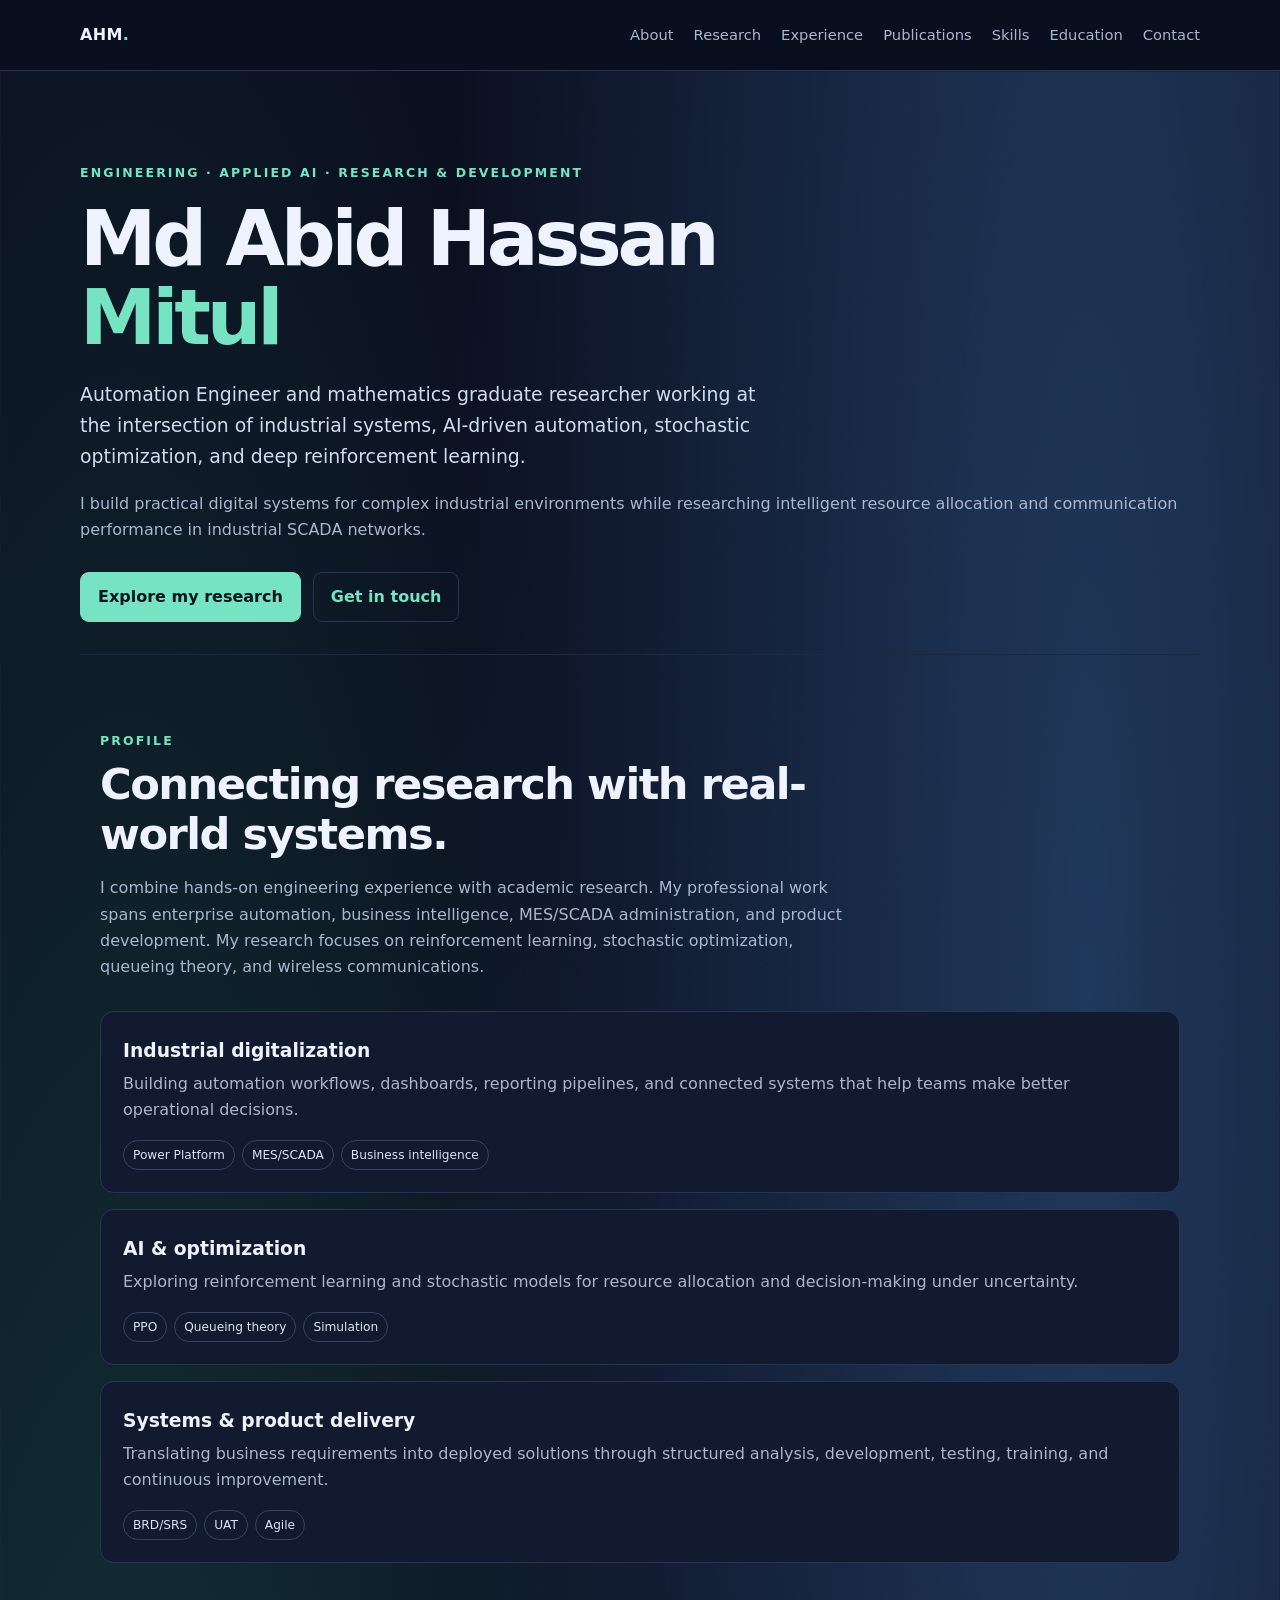
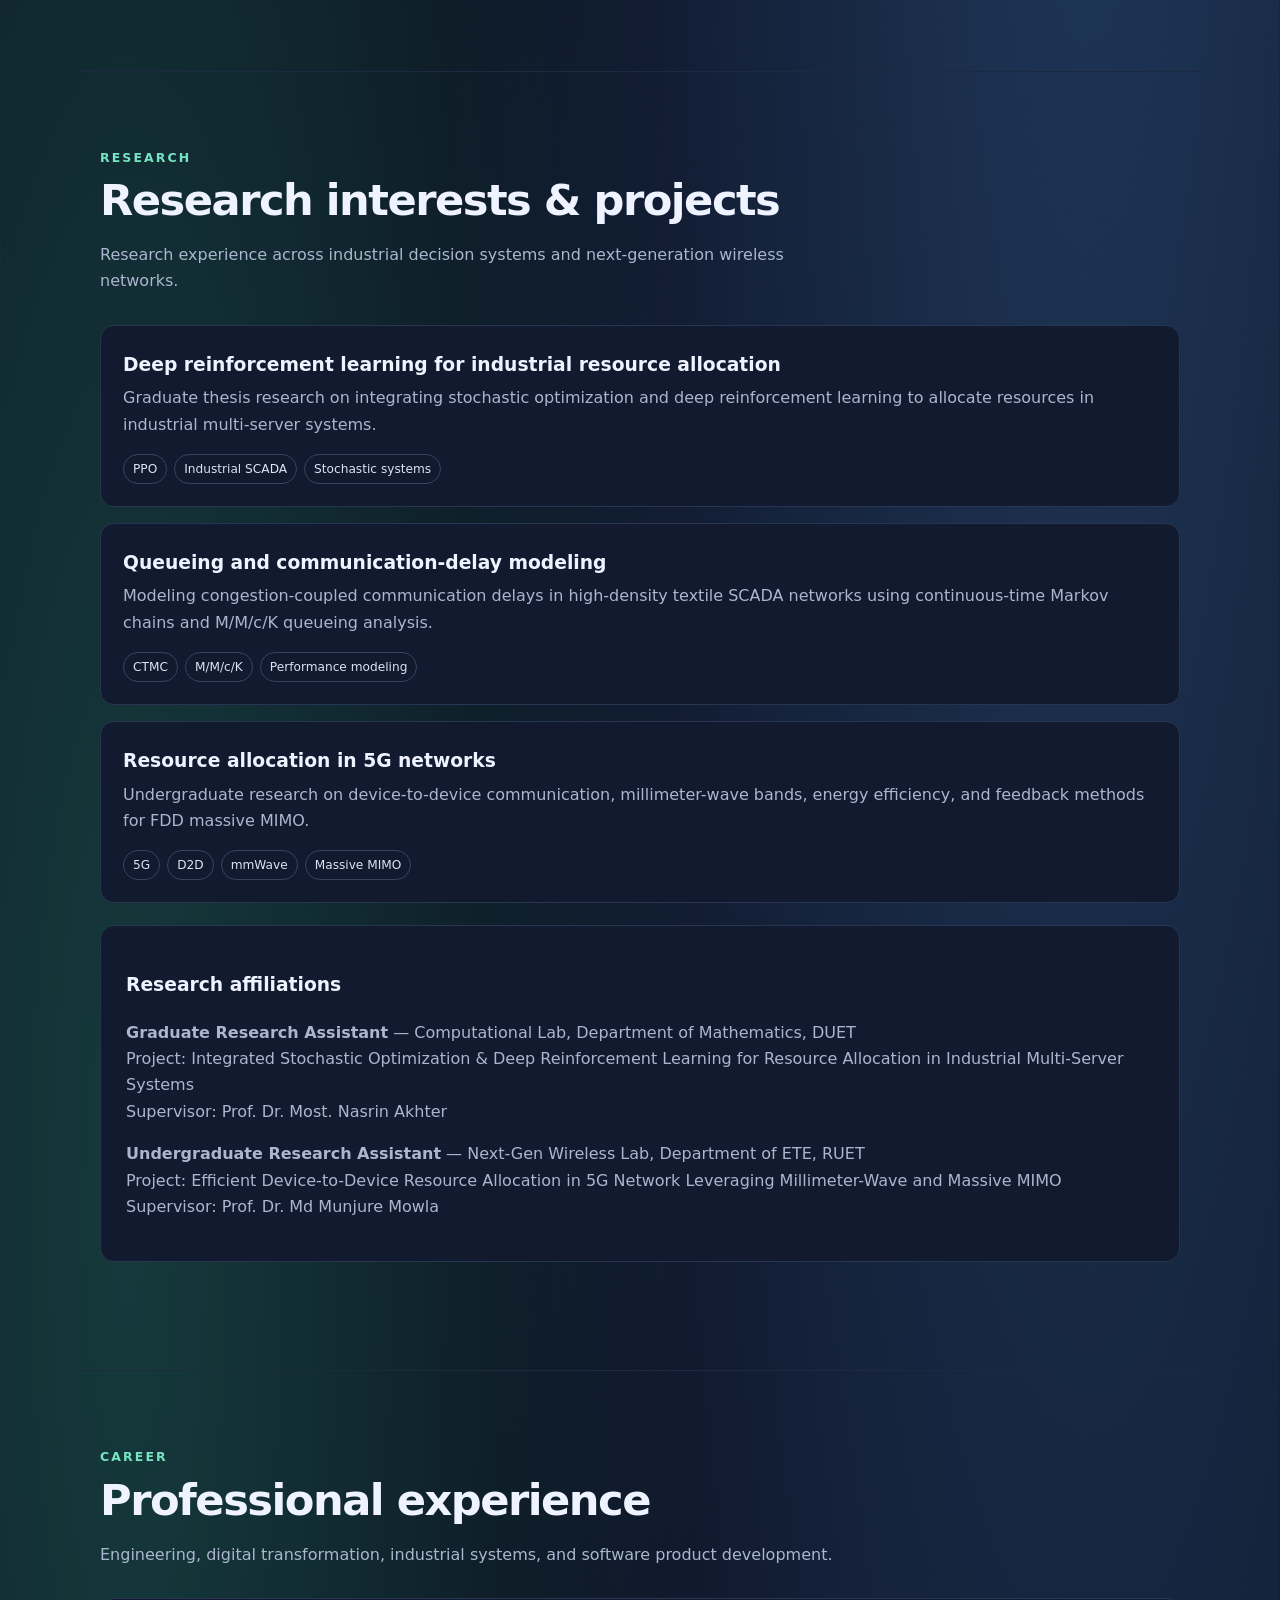
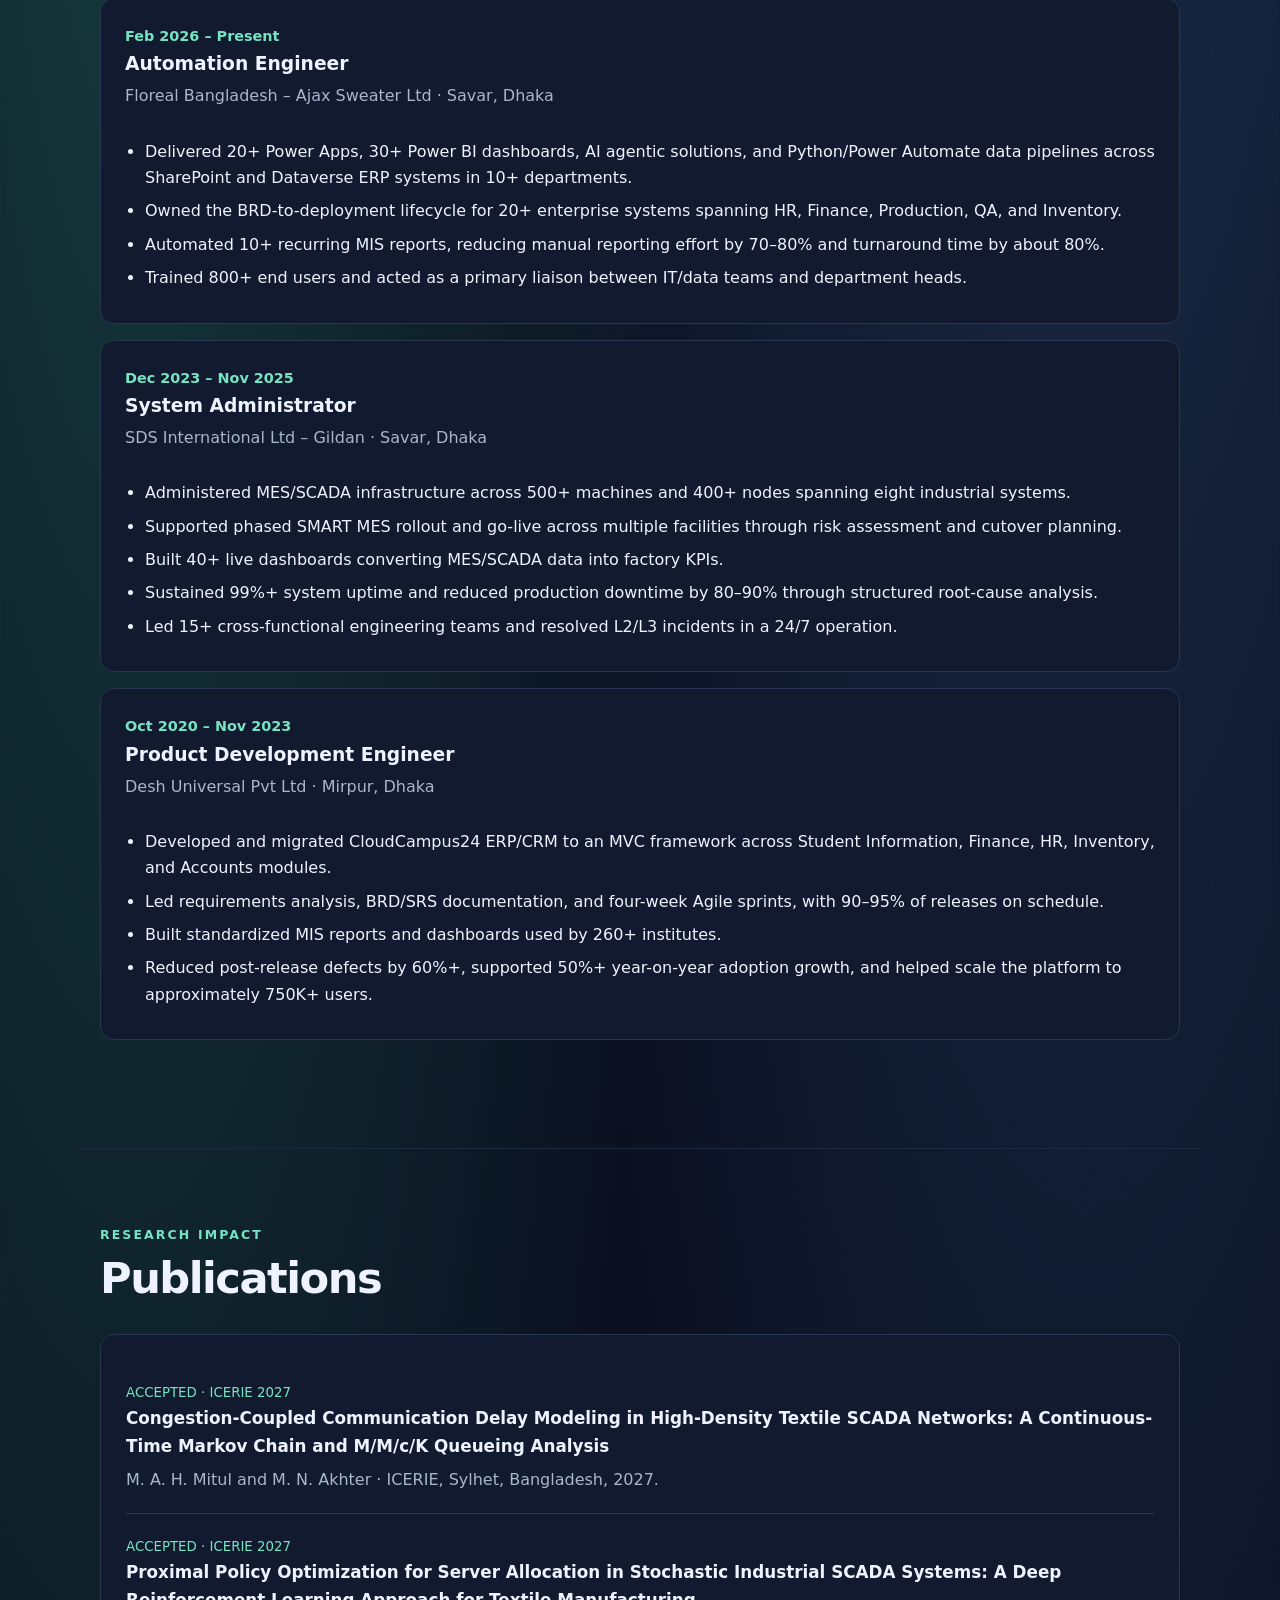
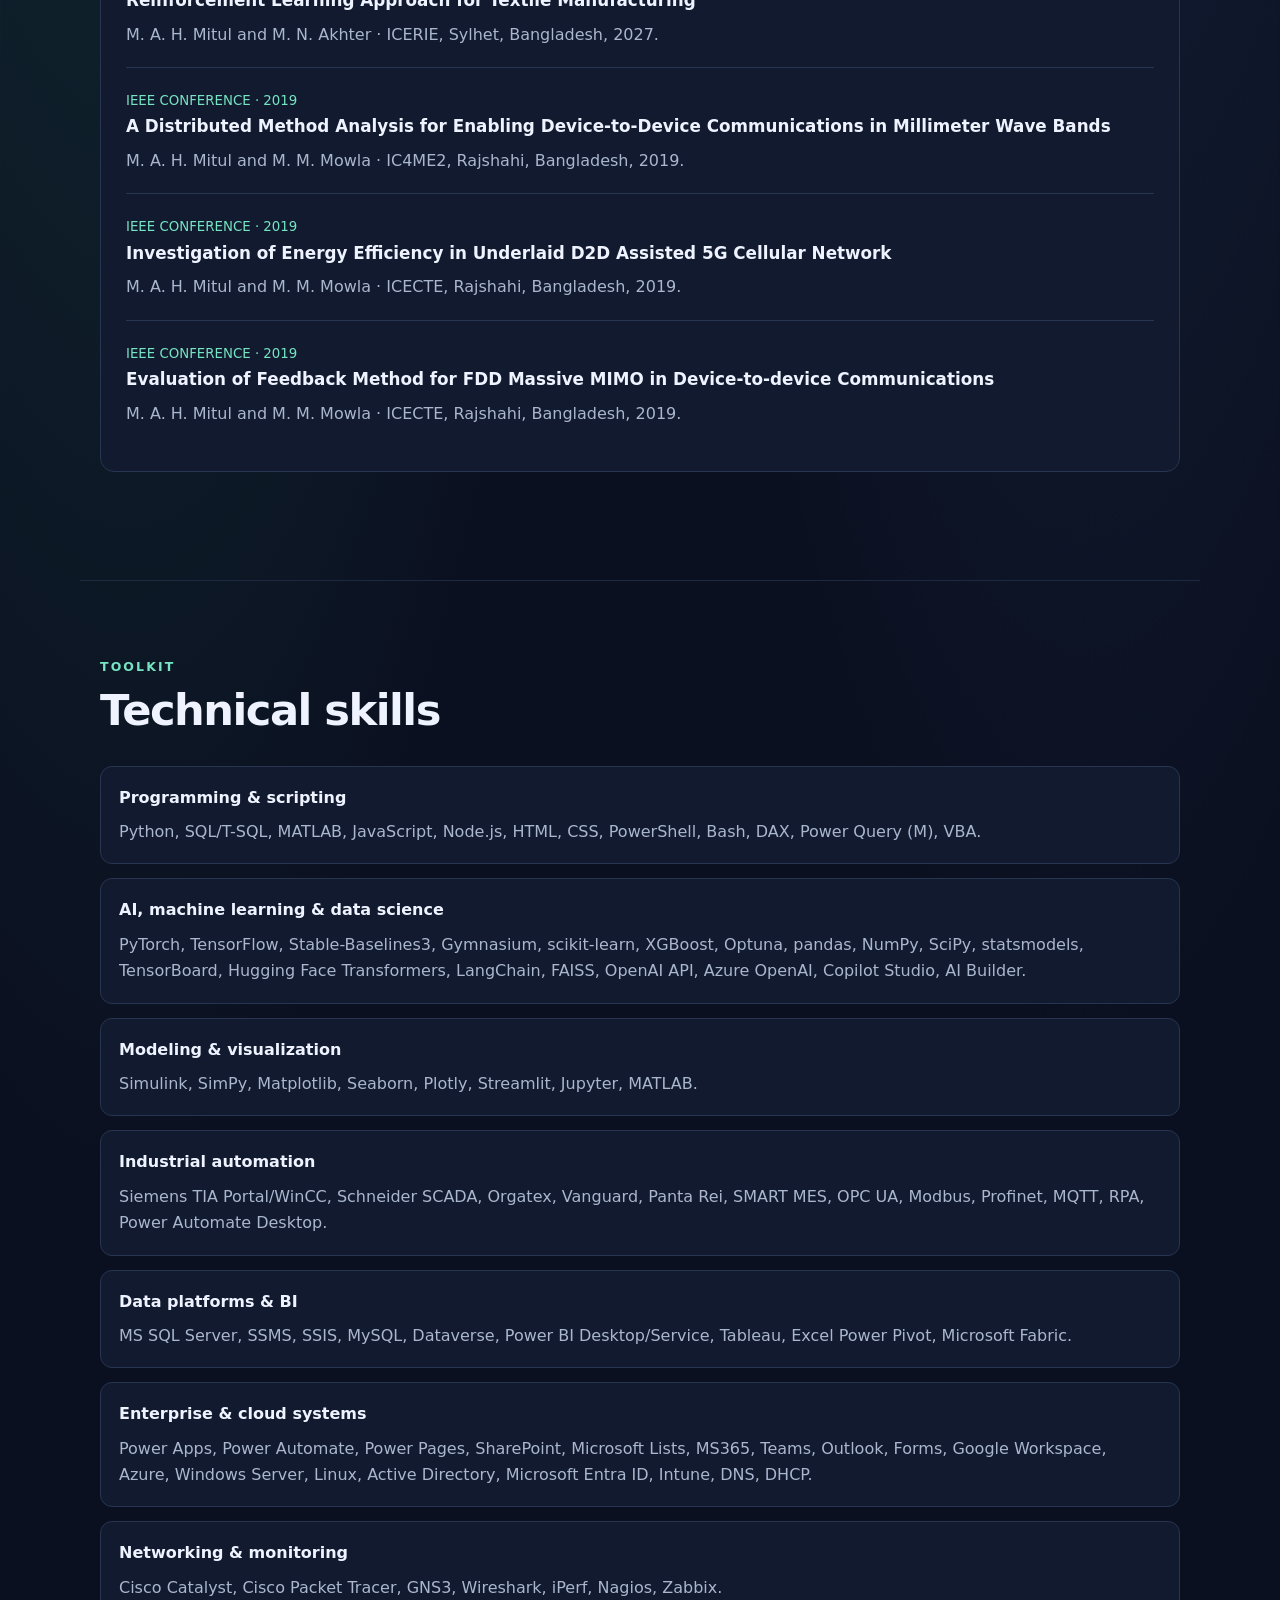
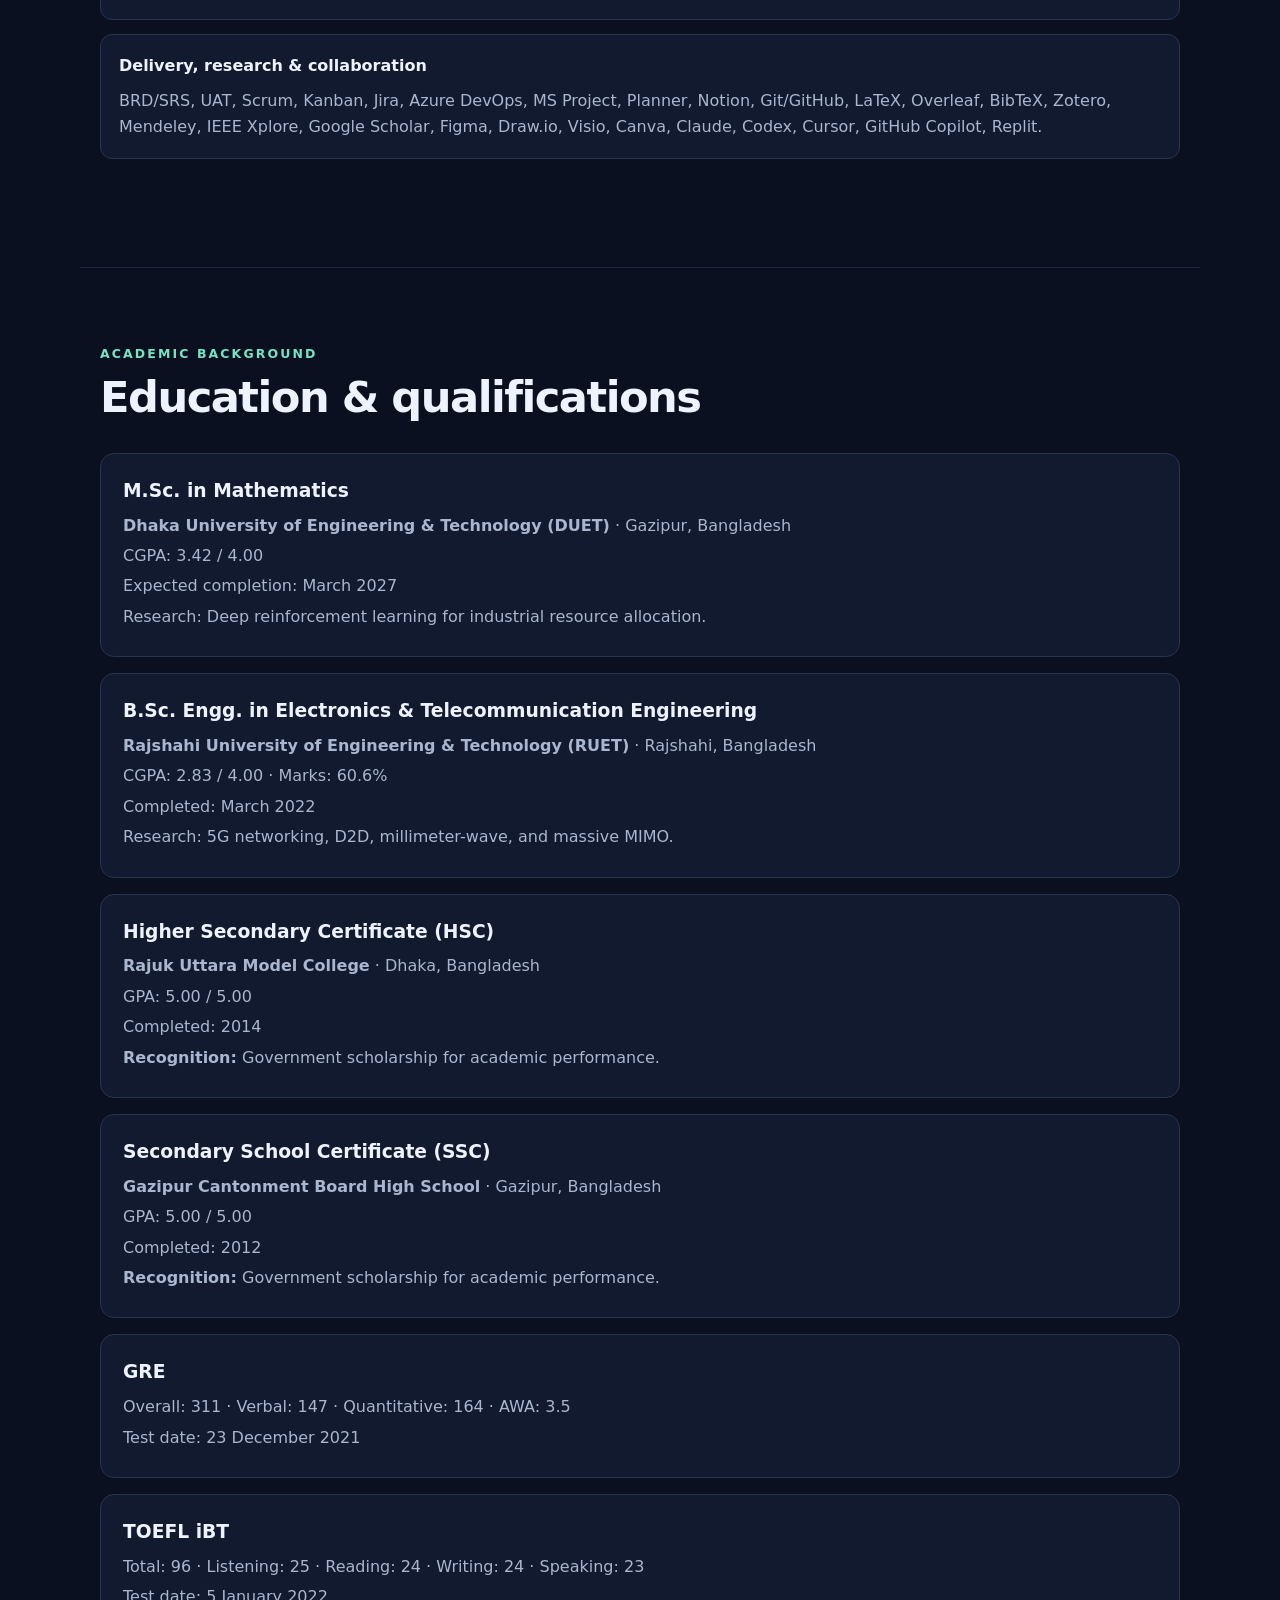
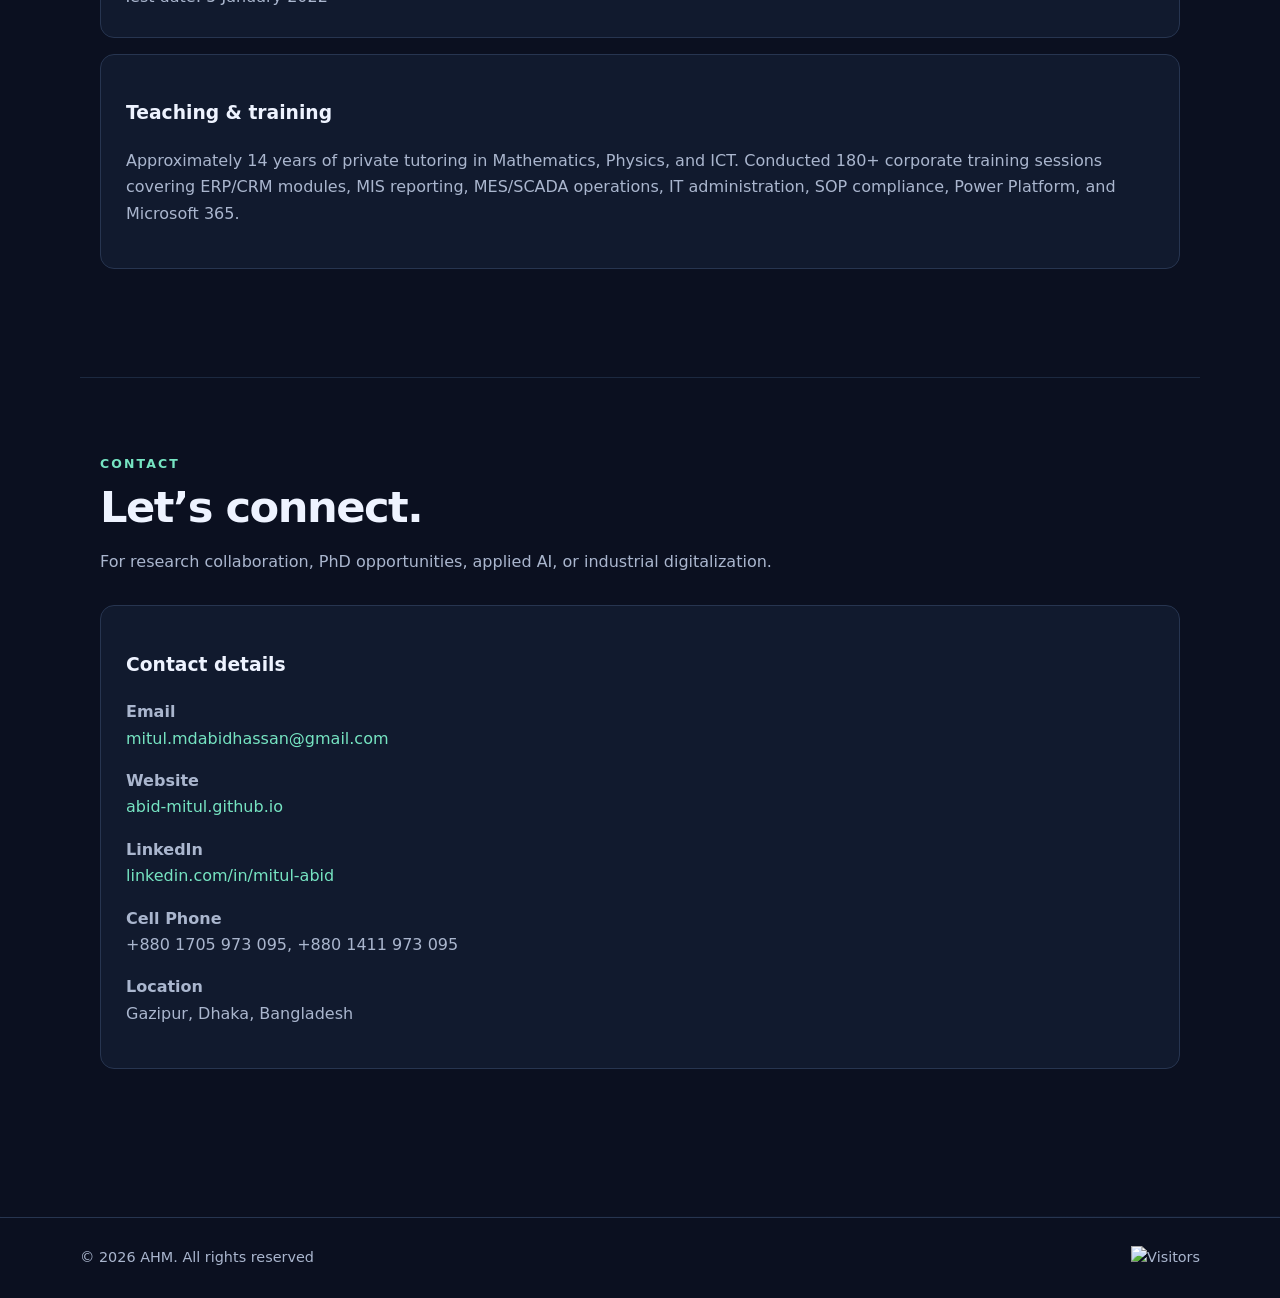
==== commit 3abd7062: "Update index.html" ====
--- a/index.html
+++ b/index.html
@@ -83,6 +83,6 @@
 
 </div></section>
 </main>
-<footer><div class="wrap footin"><span>© <span id="year">2026</span> AHM. All rights reserved</span></div></footer>
+<footer><div class="wrap footin"><span>© <span id="year">2026</span> AHM. All rights reserved</span><img src="https://hits.sh/abid-mitul.github.io.svg?label=Visitors&color=76e4c2" alt="Visitors"></div></footer>
 <script>document.getElementById('year').textContent=new Date().getFullYear();</script>
 </body></html>
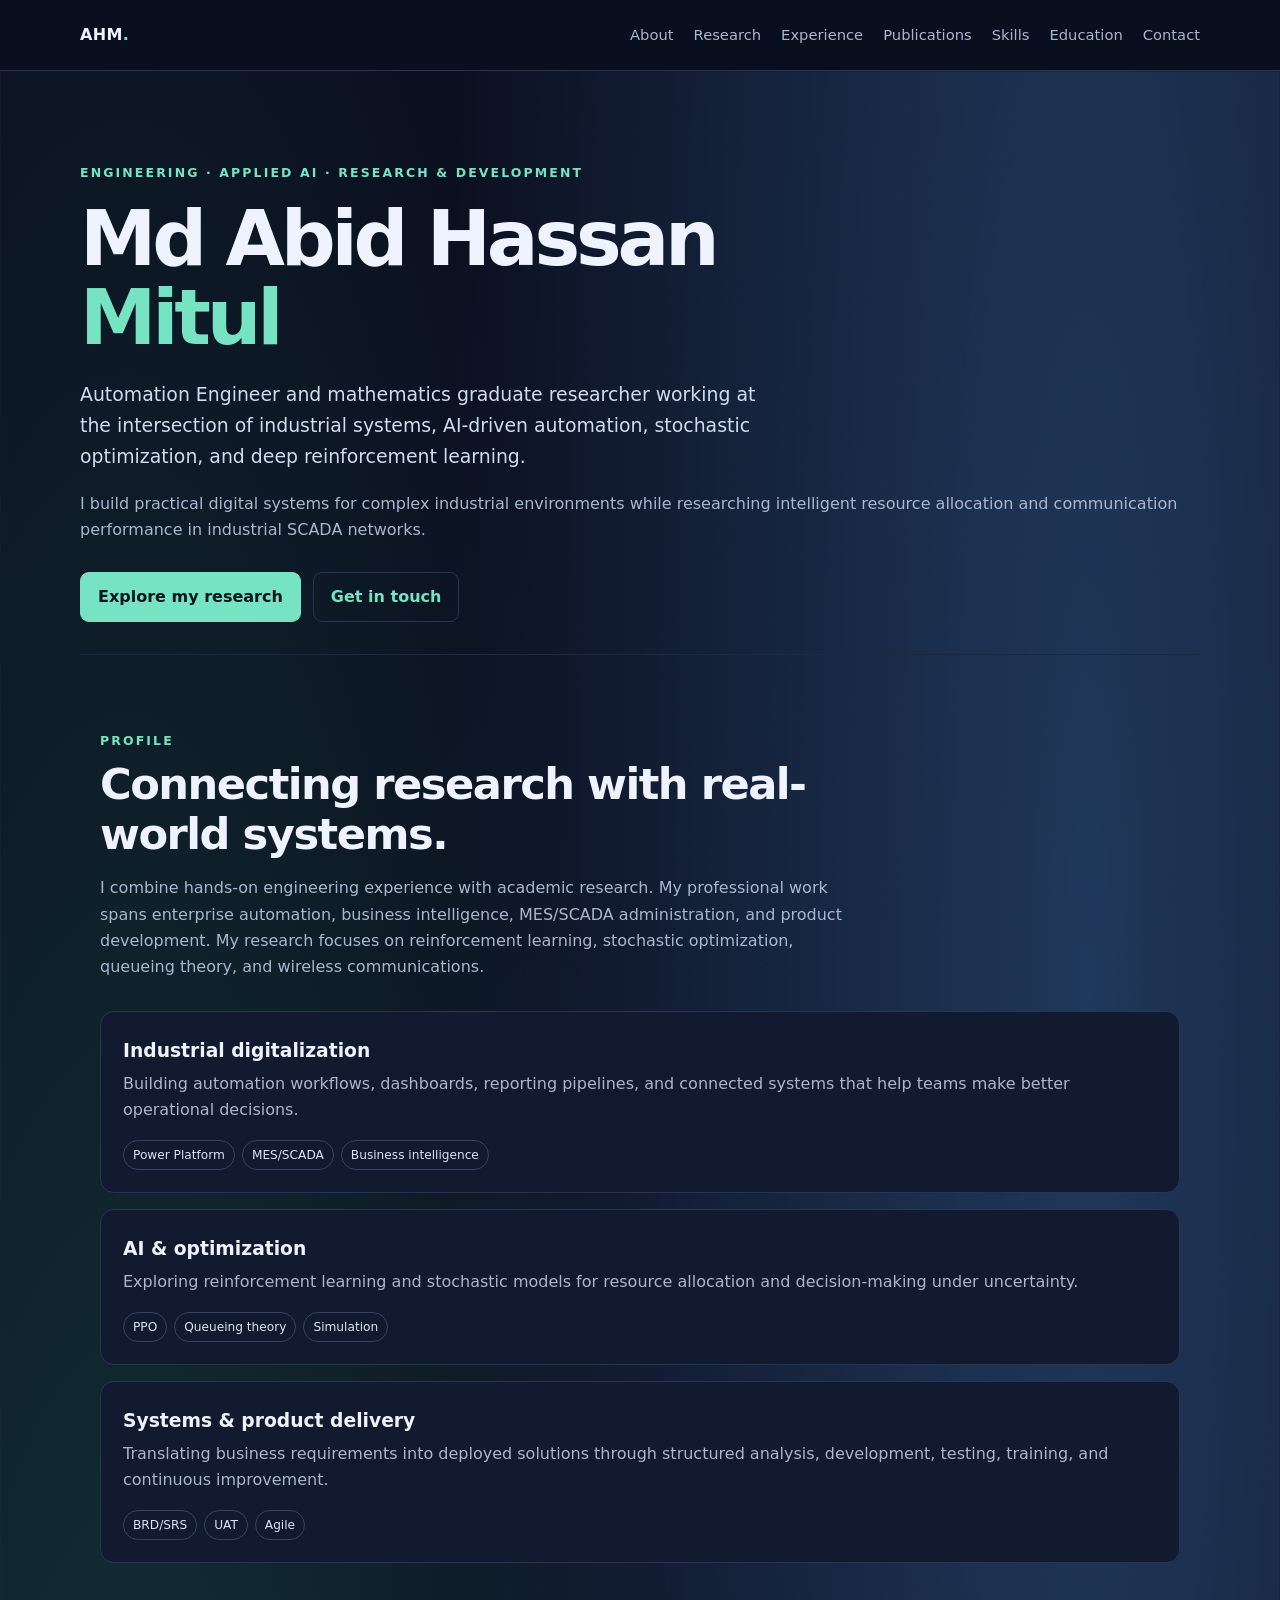
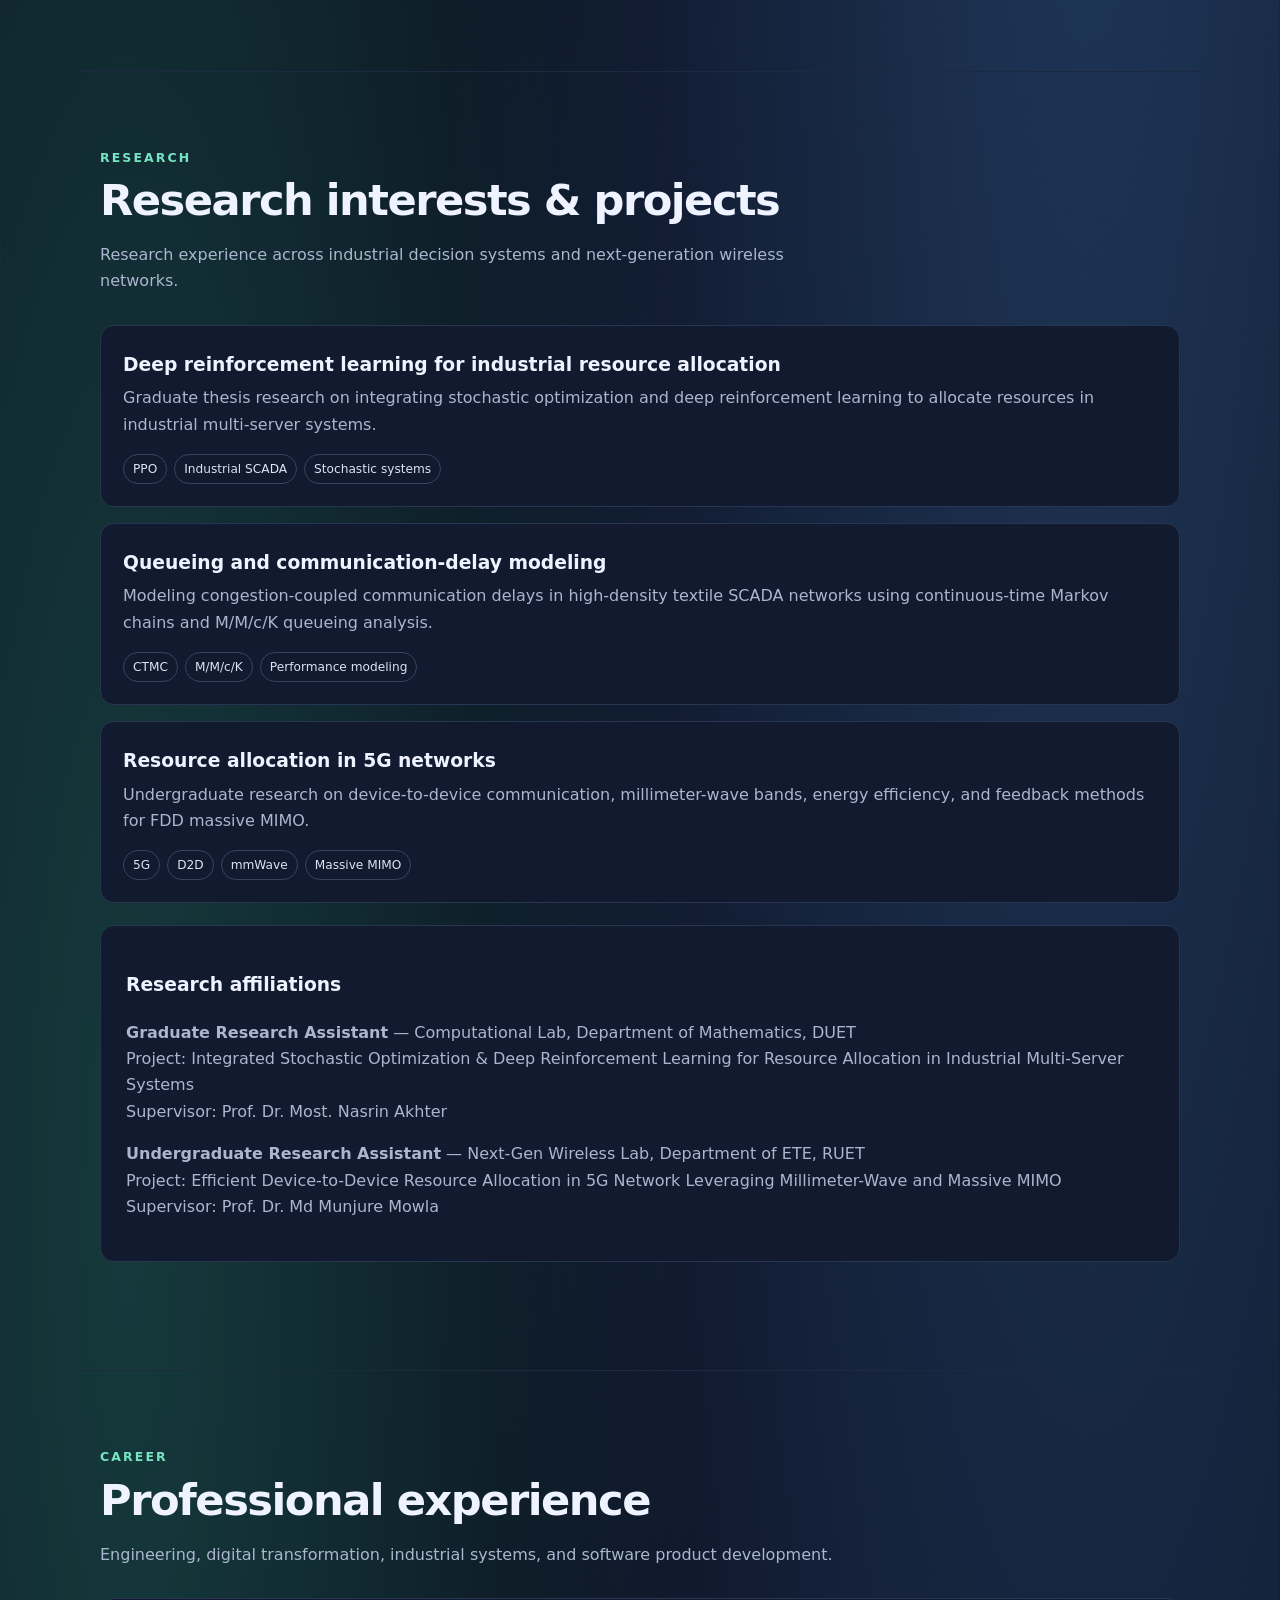
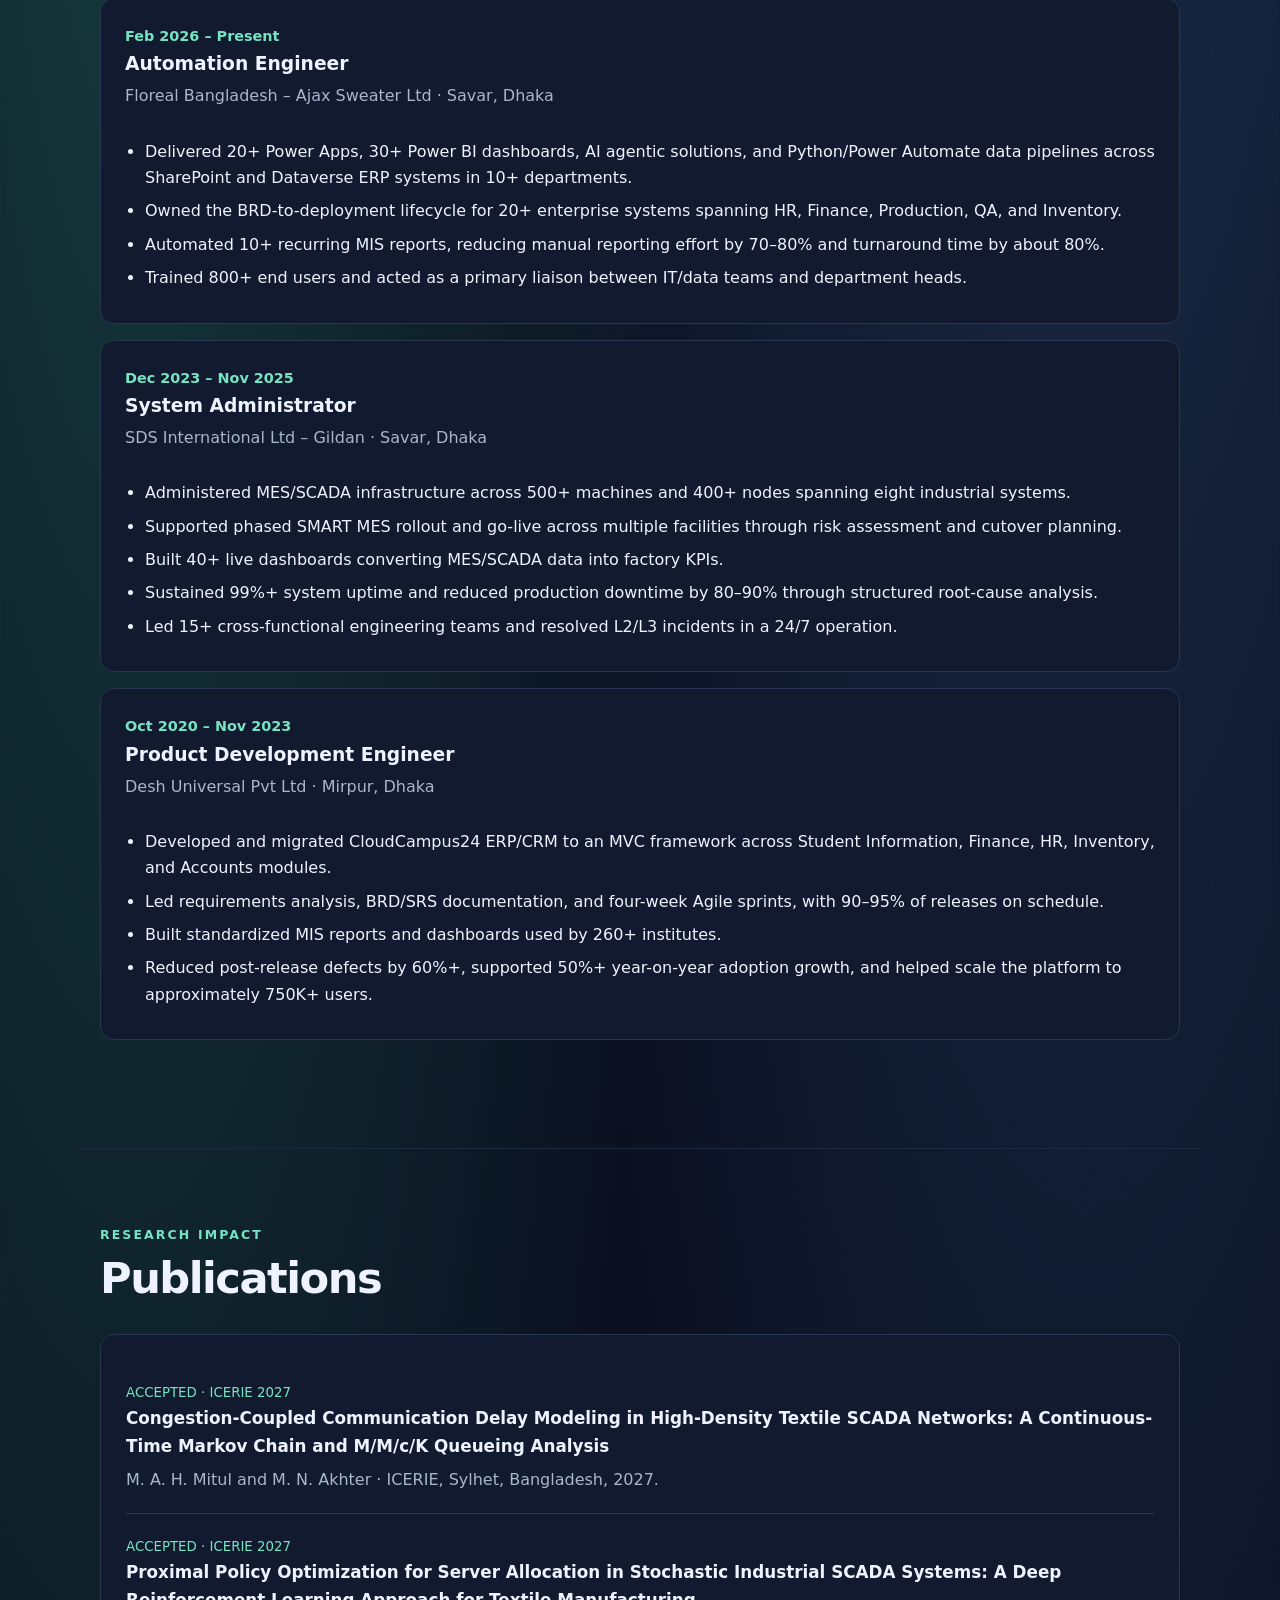
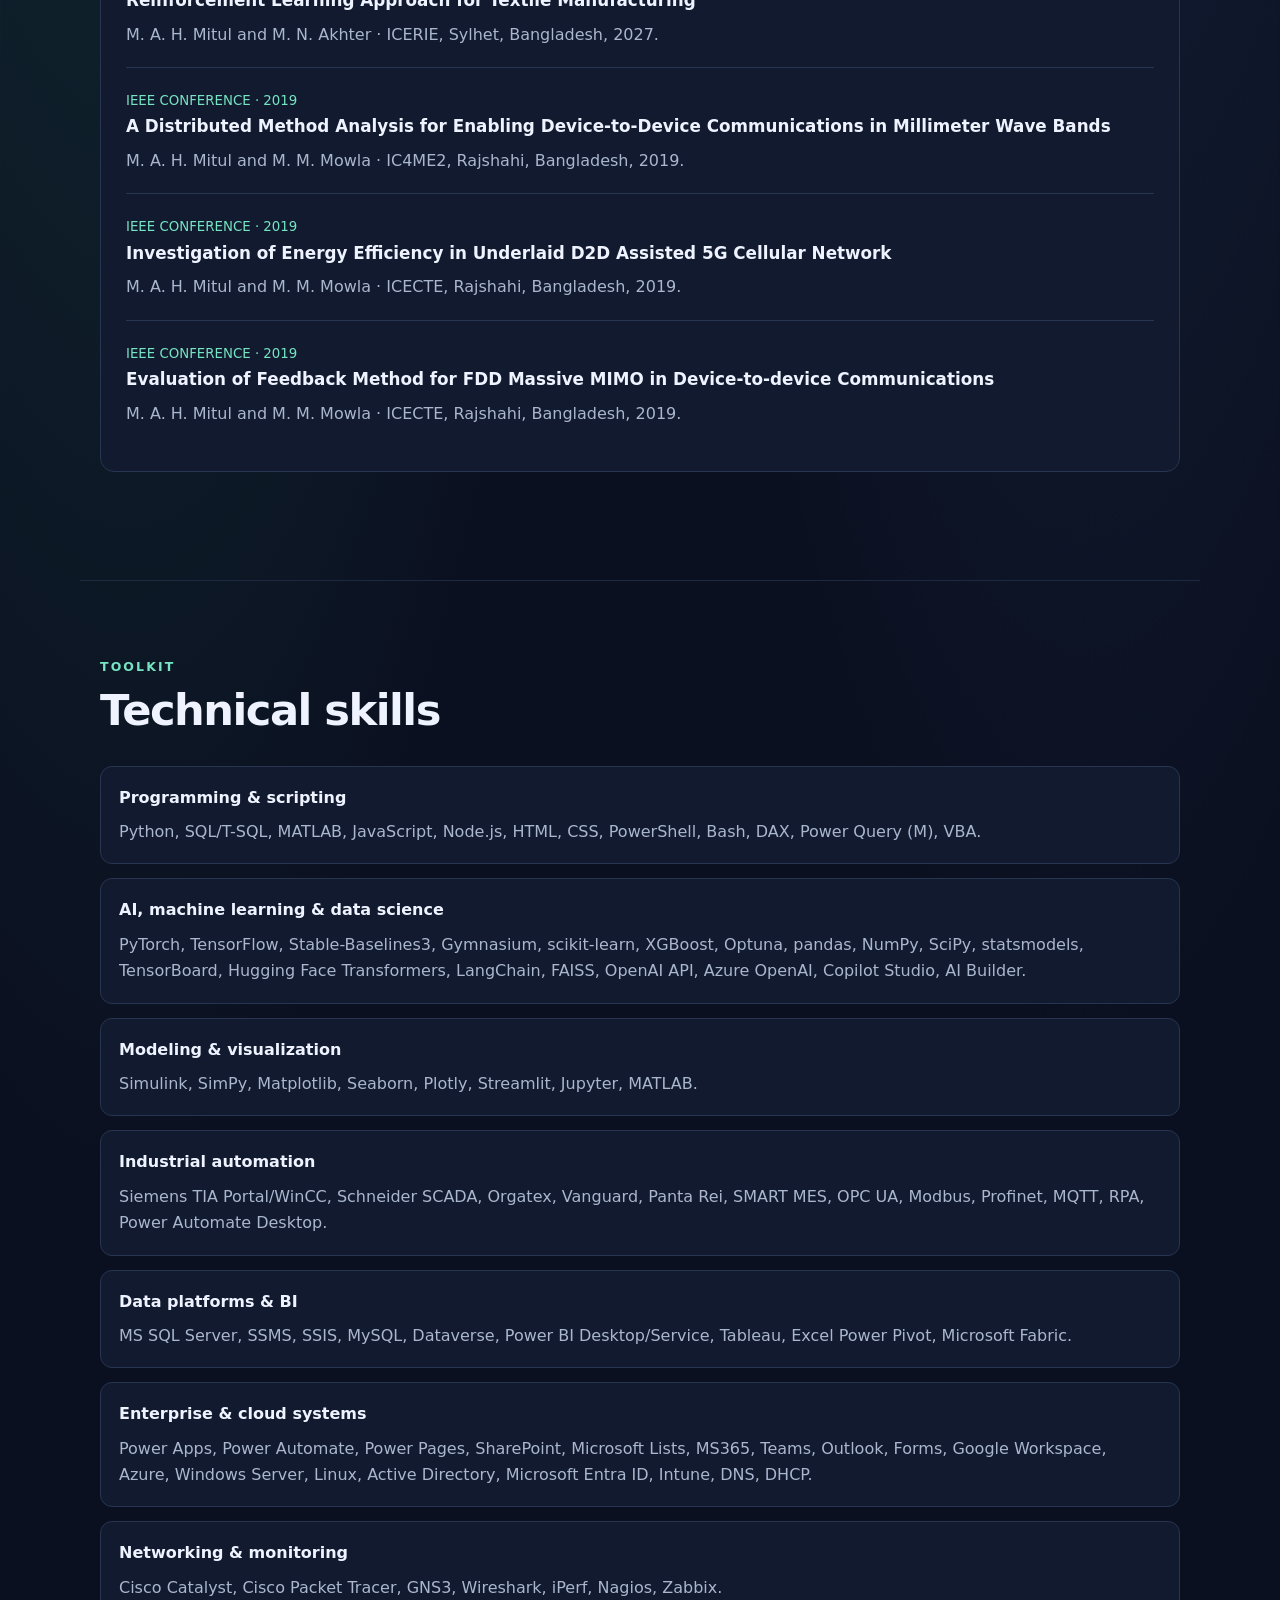
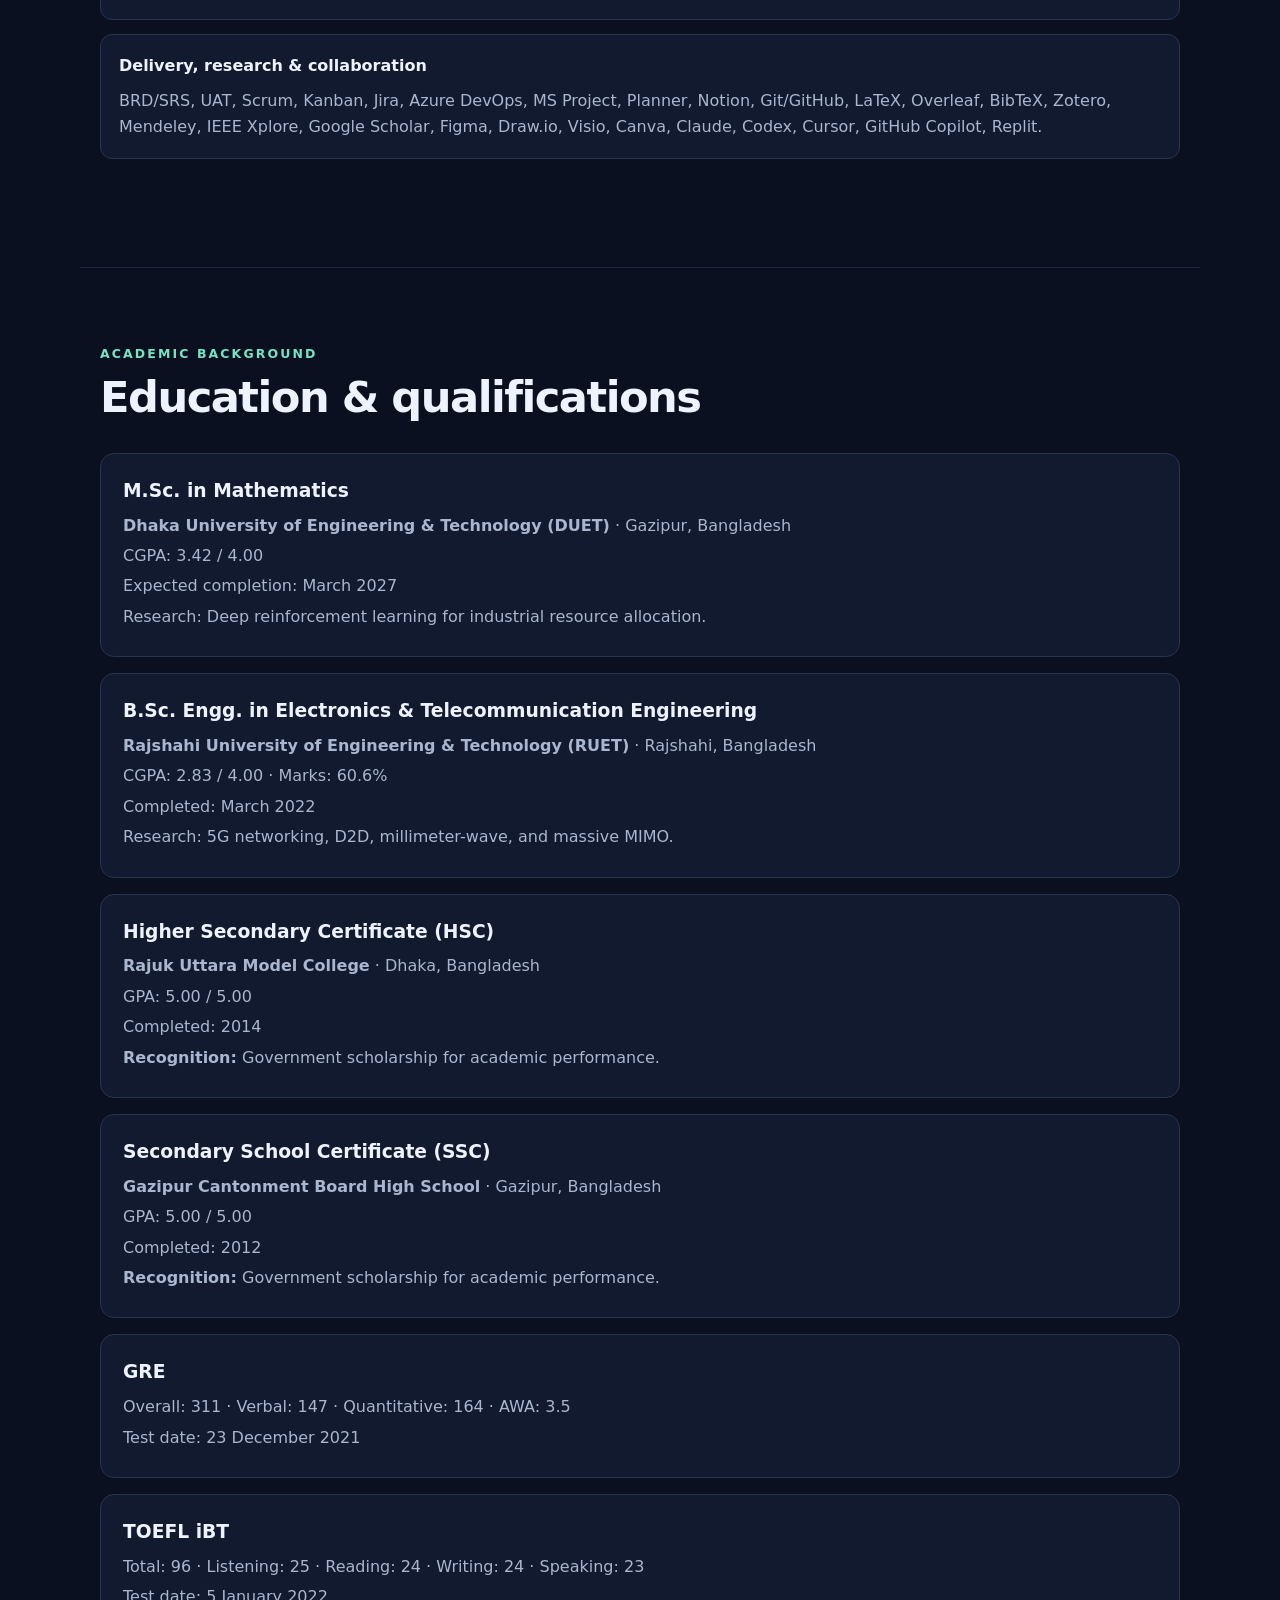
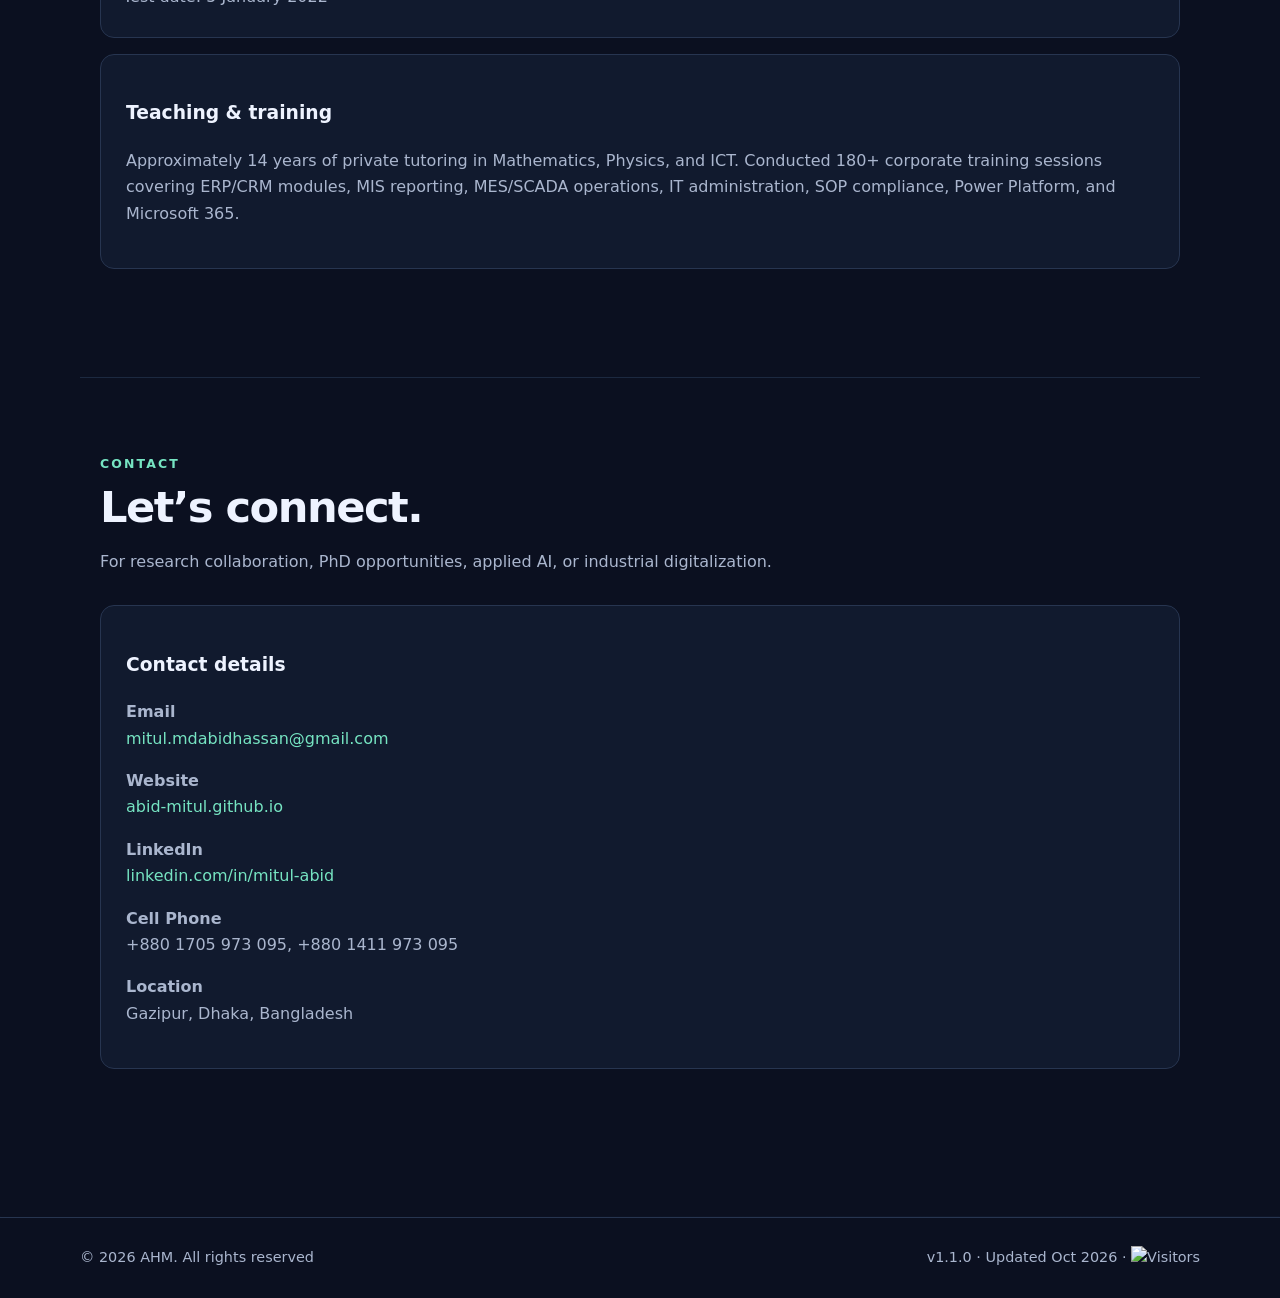
==== commit 073646eb: "Update index.html 1.1.0" ====
--- a/index.html
+++ b/index.html
@@ -83,6 +83,6 @@
 
 </div></section>
 </main>
-<footer><div class="wrap footin"><span>© <span id="year">2026</span> AHM. All rights reserved</span><img src="https://hits.sh/abid-mitul.github.io.svg?label=Visitors&color=76e4c2" alt="Visitors"></div></footer>
+<footer><div class="wrap footin"><span>© <span id="year">2026</span> AHM. All rights reserved</span><span>v1.1.0 · Updated Oct 2026 · <img src="https://hits.sh/abid-mitul.github.io.svg?label=Visitors&color=76e4c2" alt="Visitors"></span></div></footer>
 <script>document.getElementById('year').textContent=new Date().getFullYear();</script>
 </body></html>
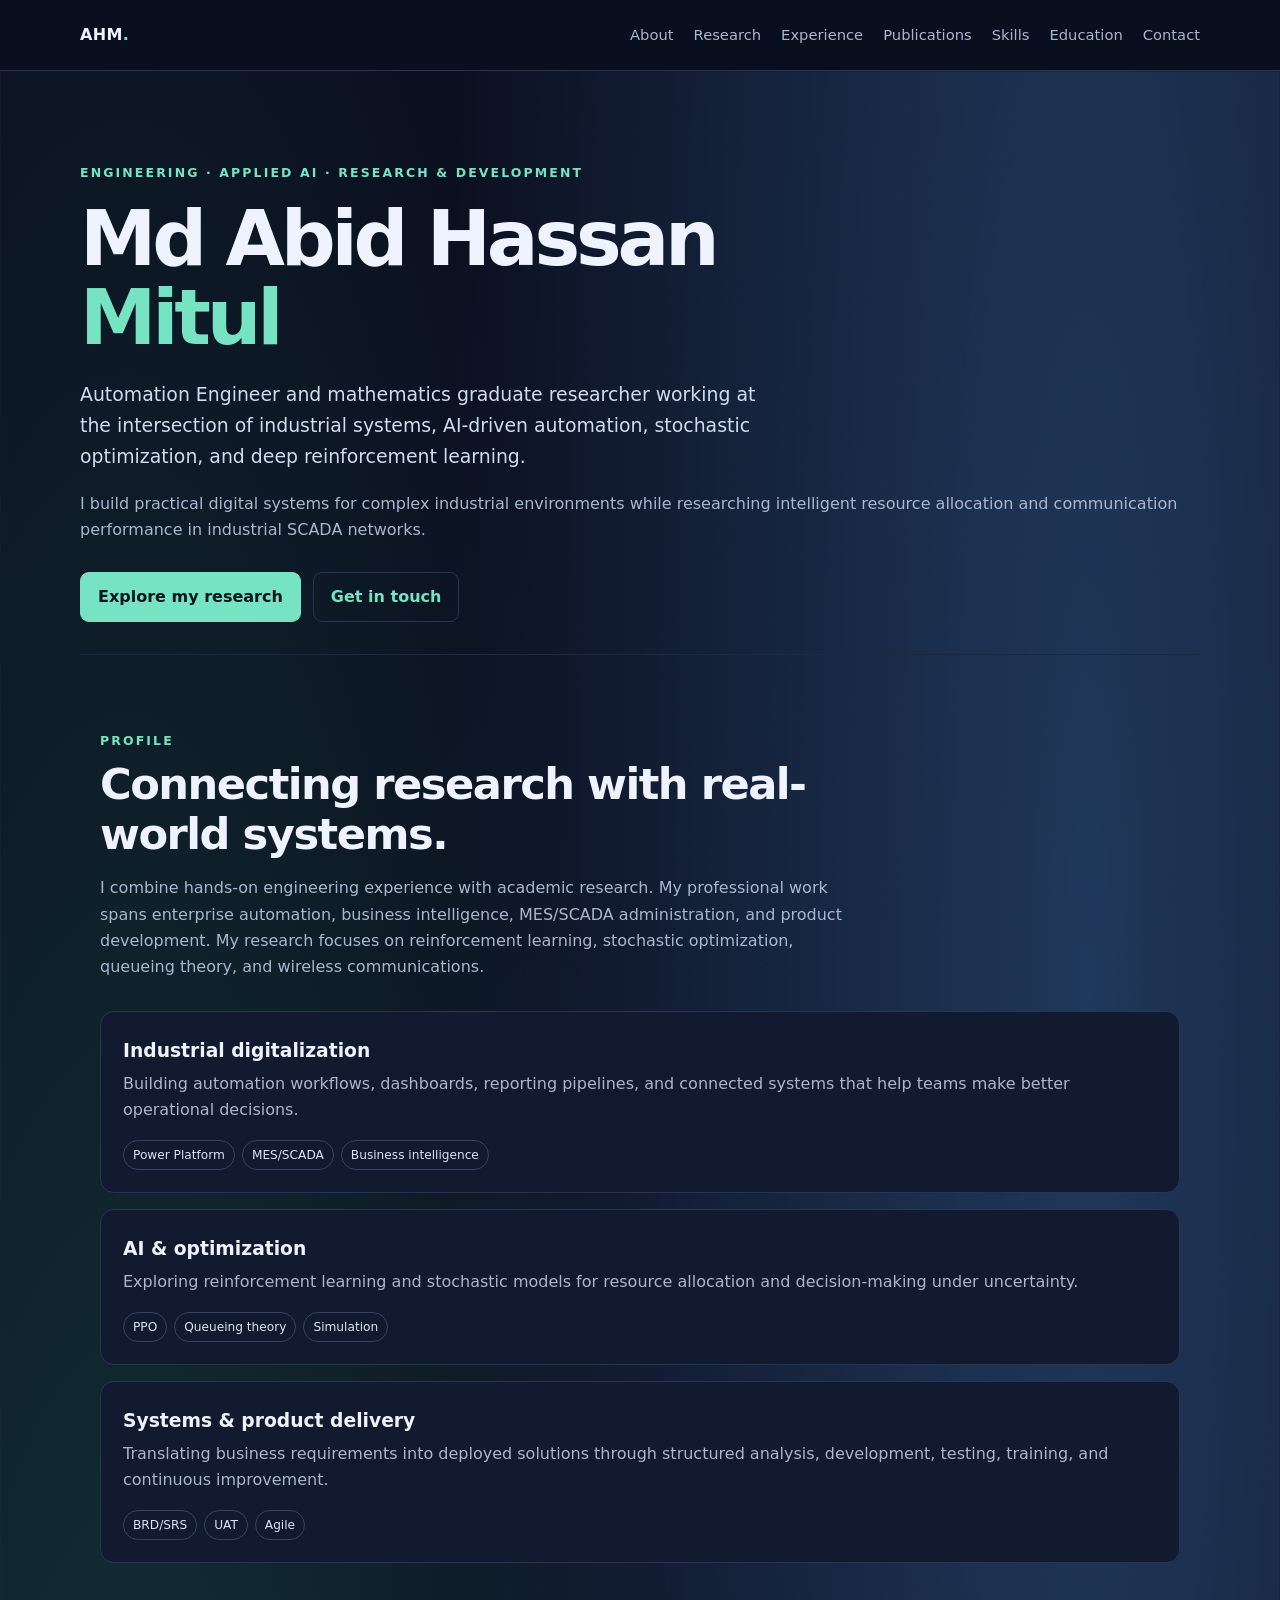
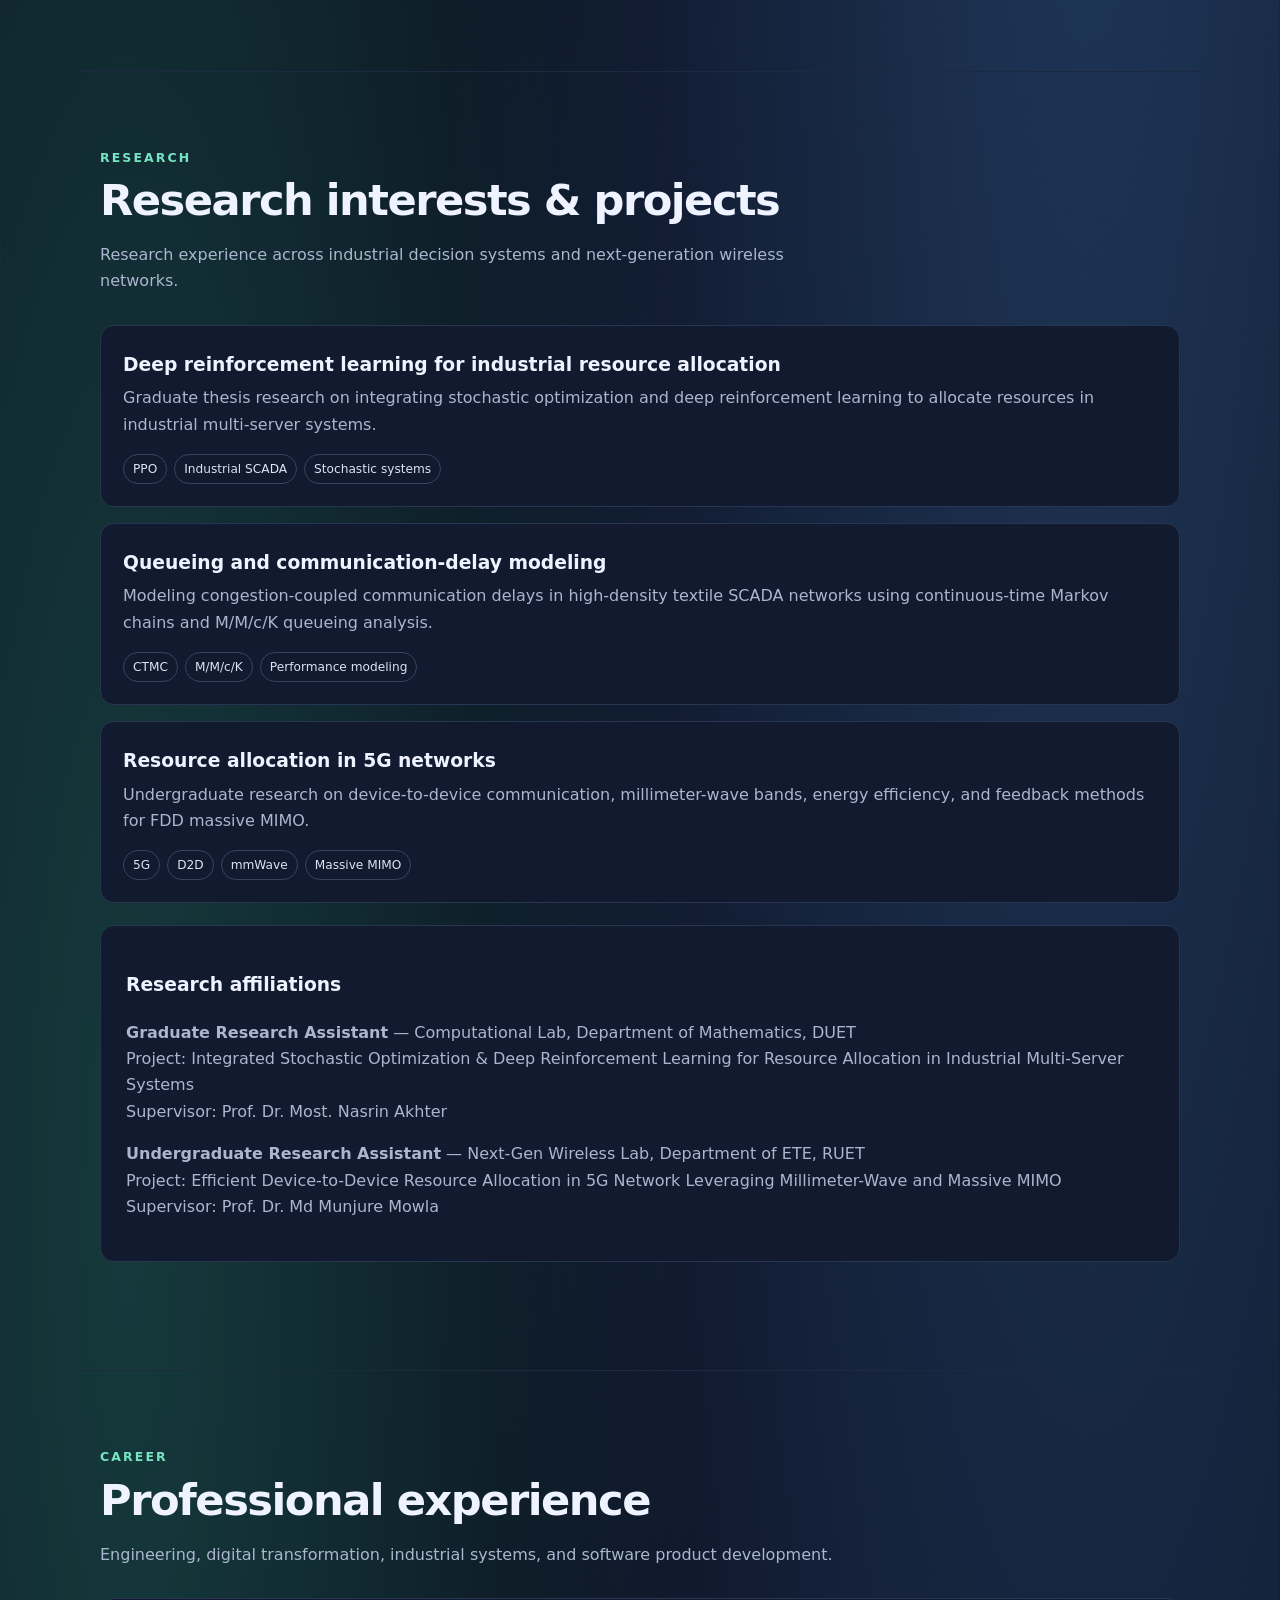
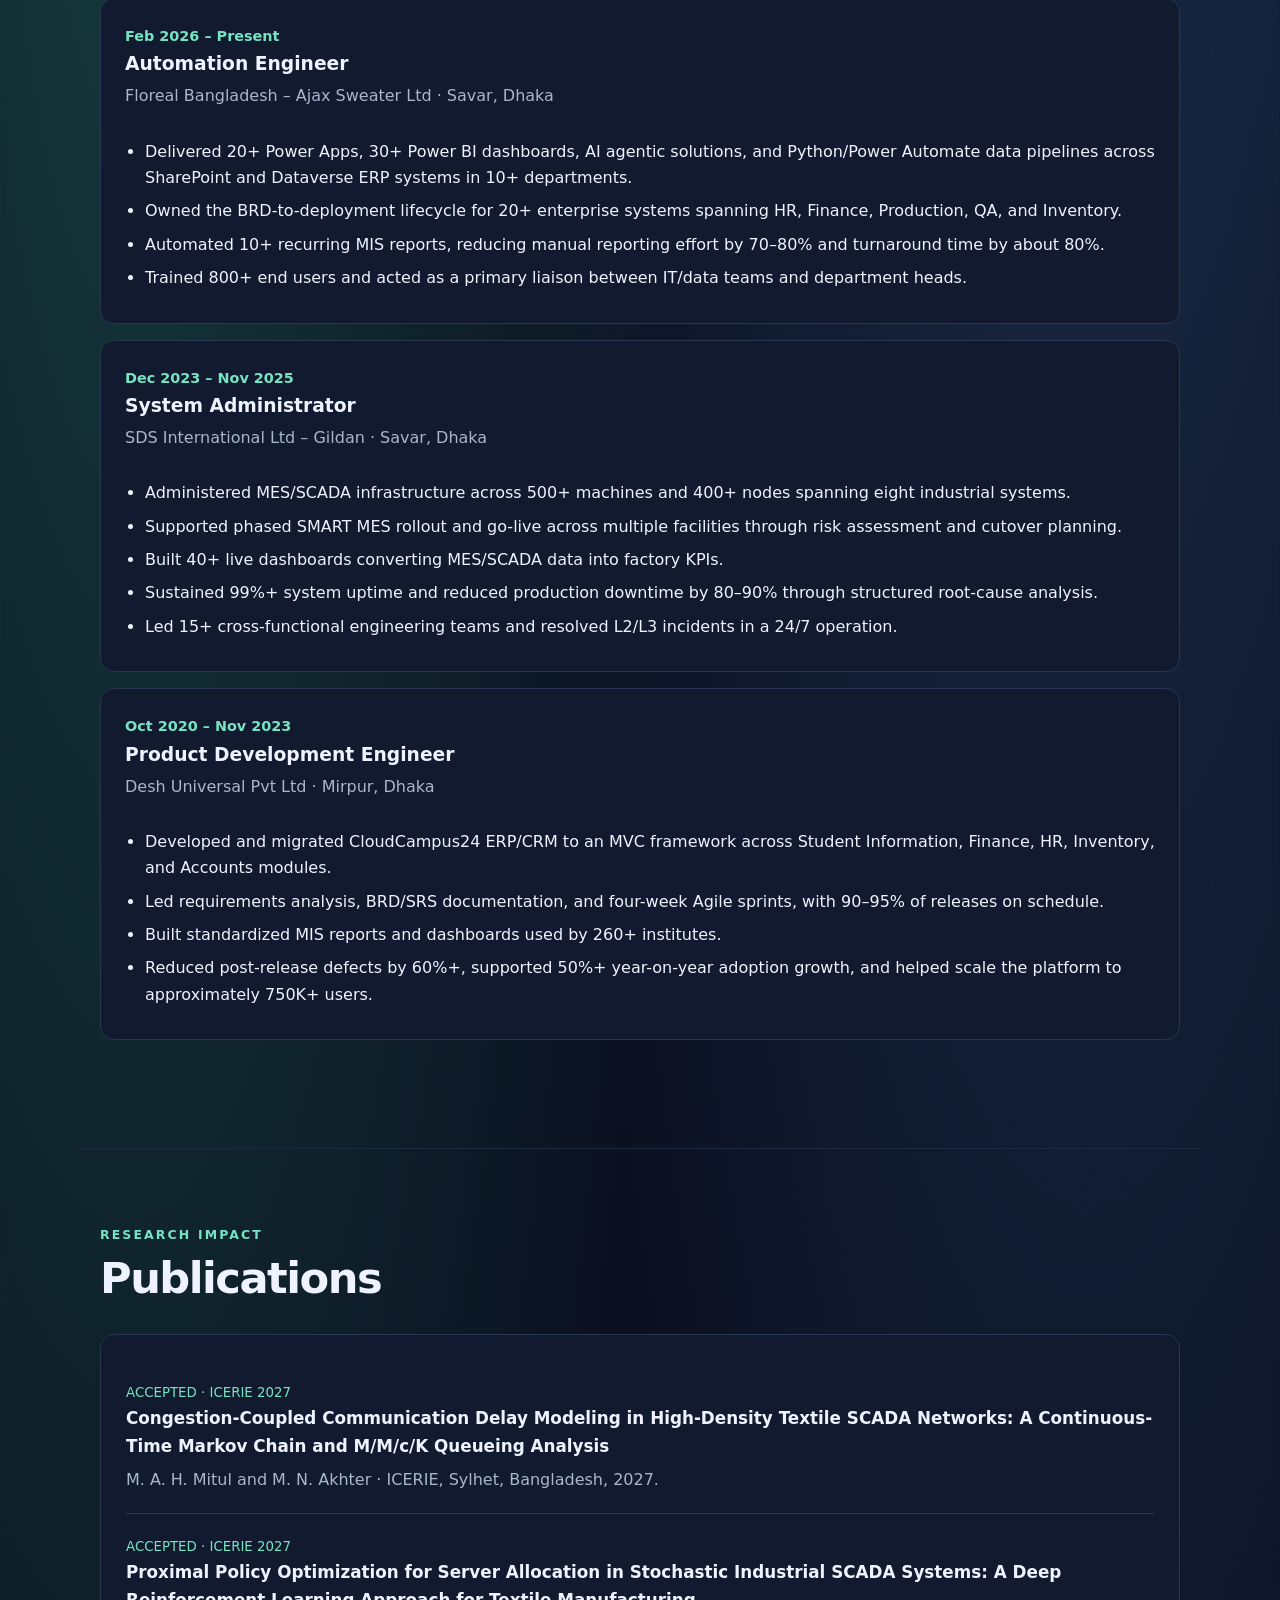
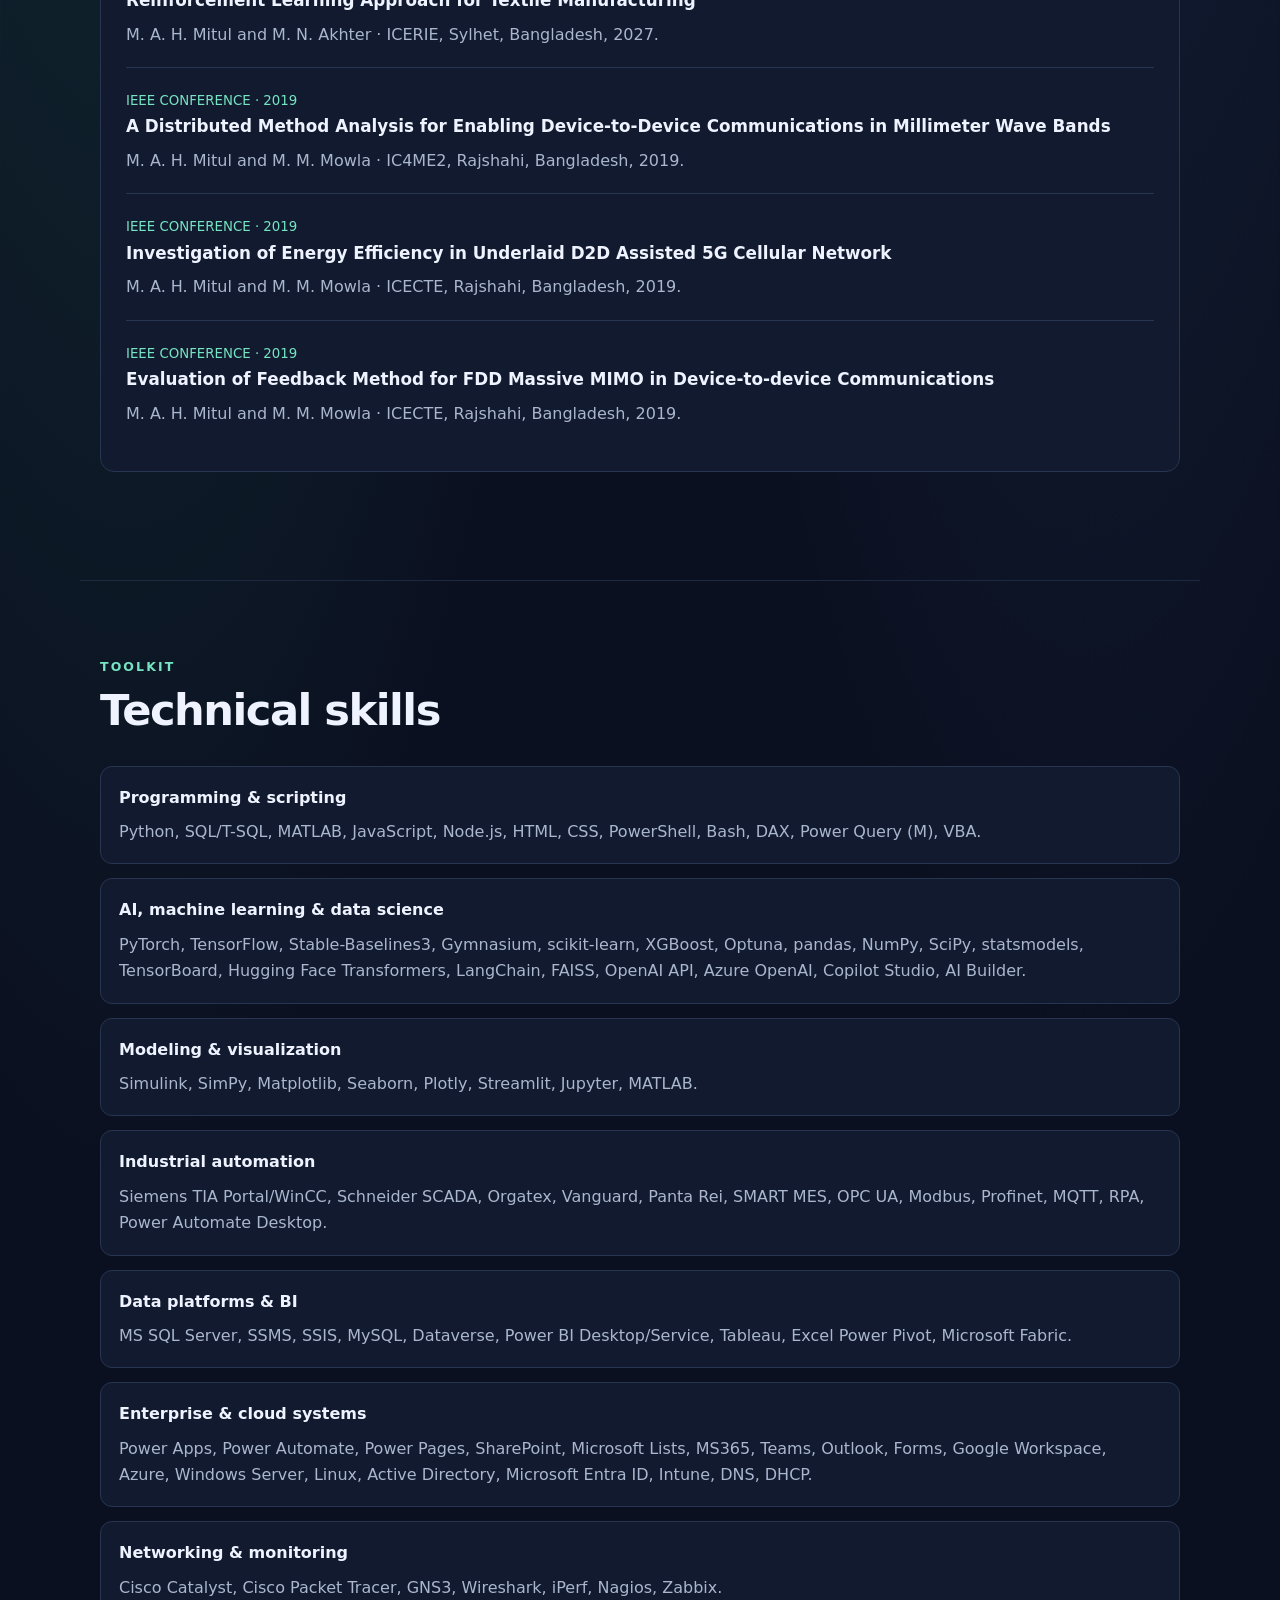
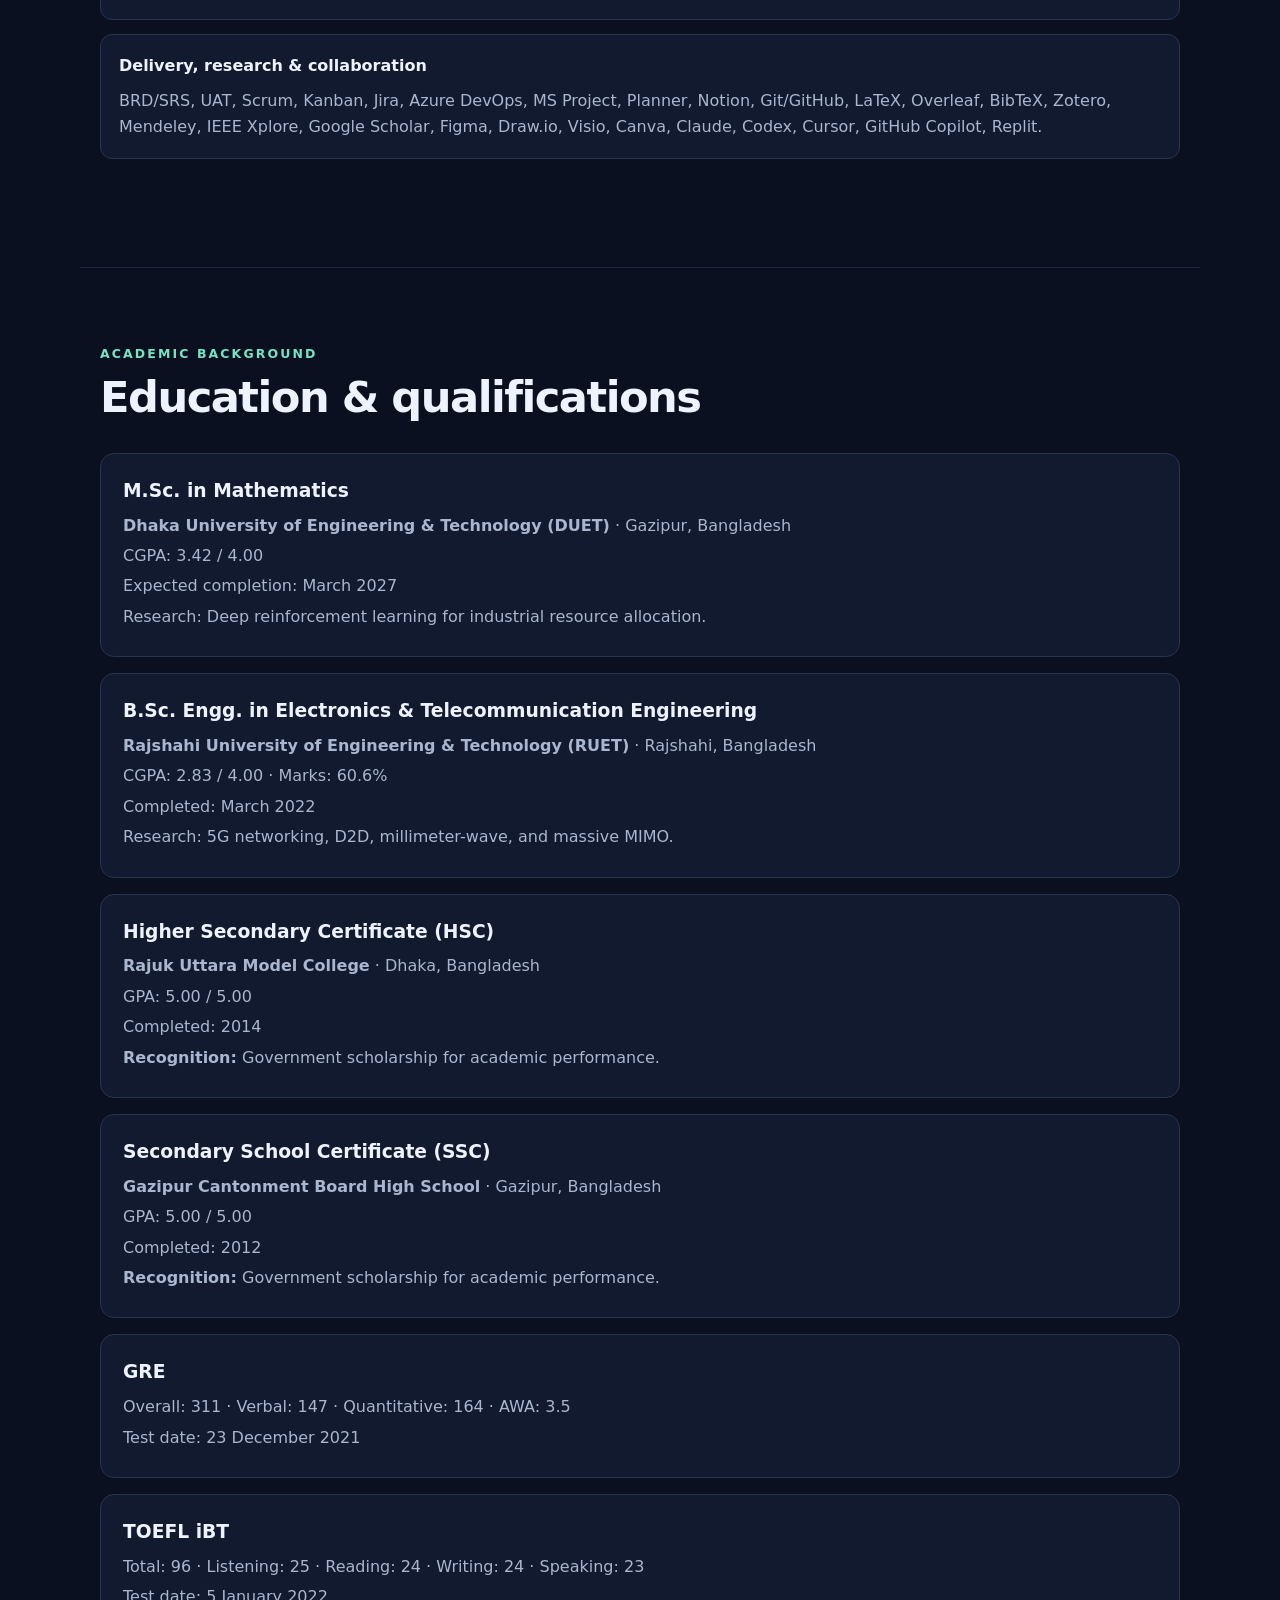
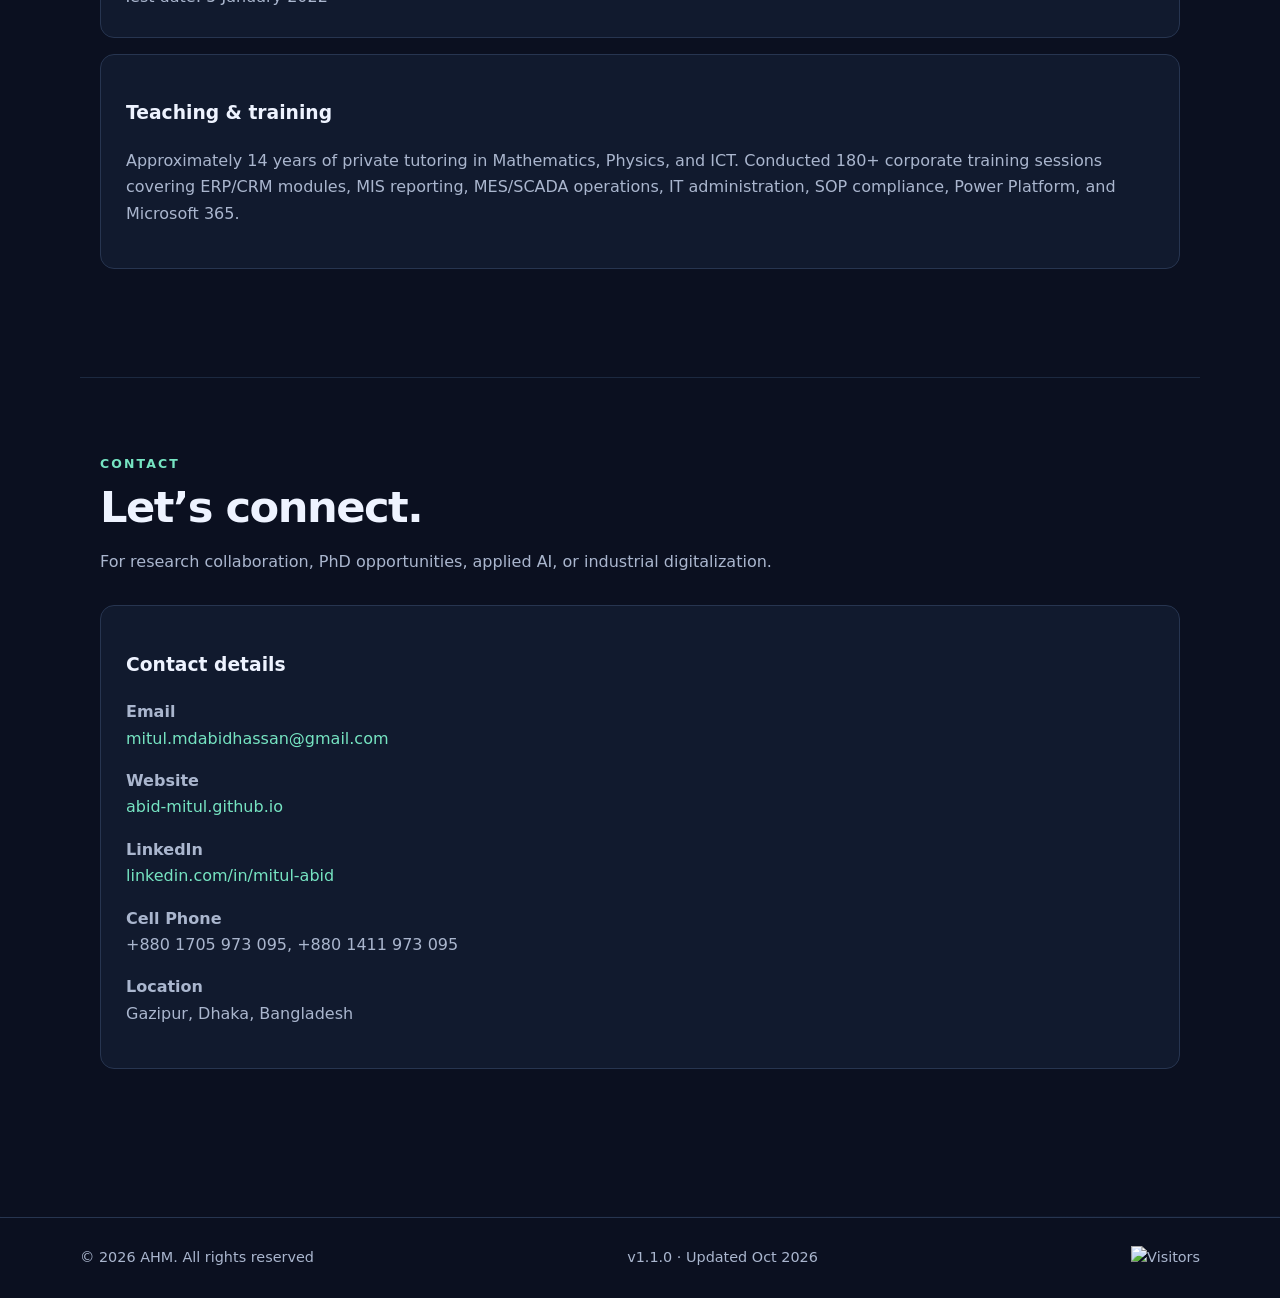
==== commit 6e9e4faa: "Update index.html" ====
--- a/index.html
+++ b/index.html
@@ -83,6 +83,6 @@
 
 </div></section>
 </main>
-<footer><div class="wrap footin"><span>© <span id="year">2026</span> AHM. All rights reserved</span><span>v1.1.0 · Updated Oct 2026 · <img src="https://hits.sh/abid-mitul.github.io.svg?label=Visitors&color=76e4c2" alt="Visitors"></span></div></footer>
+<footer><div class="wrap footin" style="align-items:center"><span>© <span id="year">2026</span> AHM. All rights reserved</span><span>v1.1.0 · Updated Oct 2026</span><img src="https://hits.sh/abid-mitul.github.io.svg?label=Visitors&color=76e4c2" alt="Visitors"></div></footer>
 <script>document.getElementById('year').textContent=new Date().getFullYear();</script>
 </body></html>
